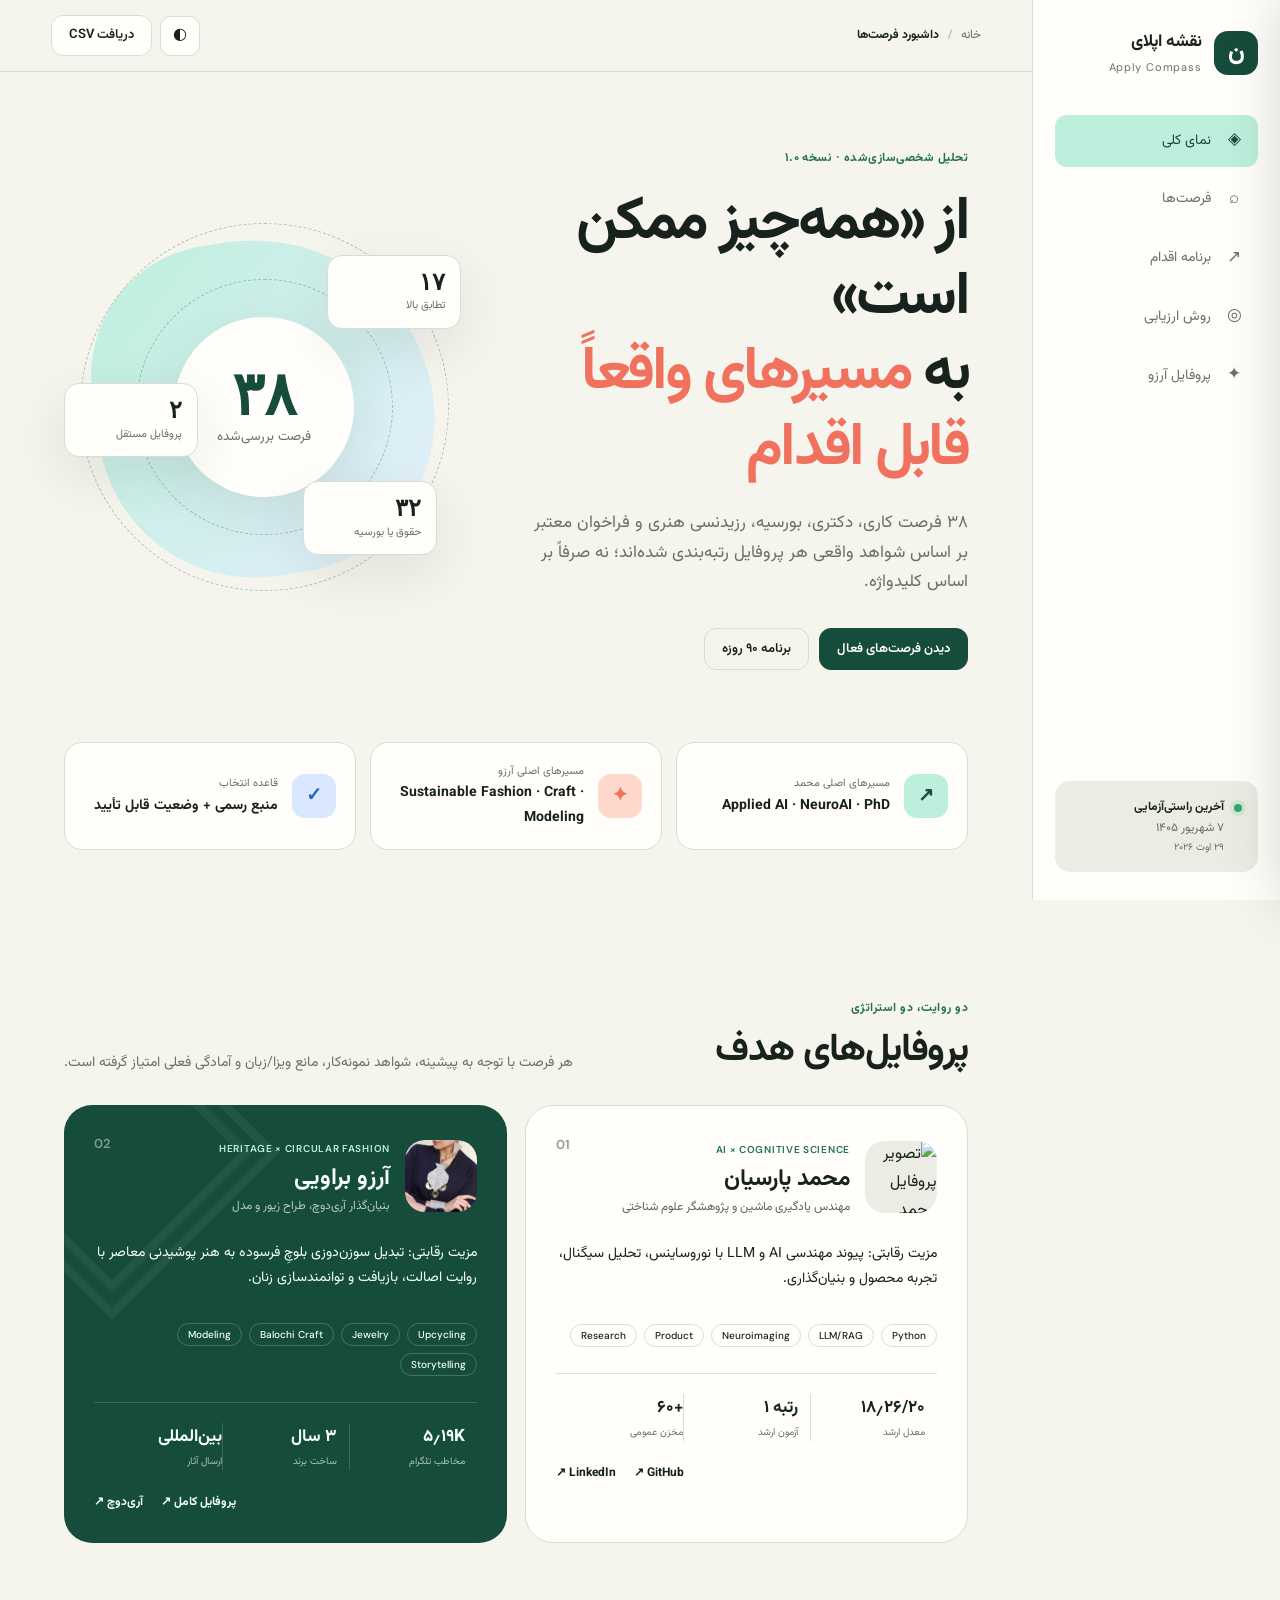
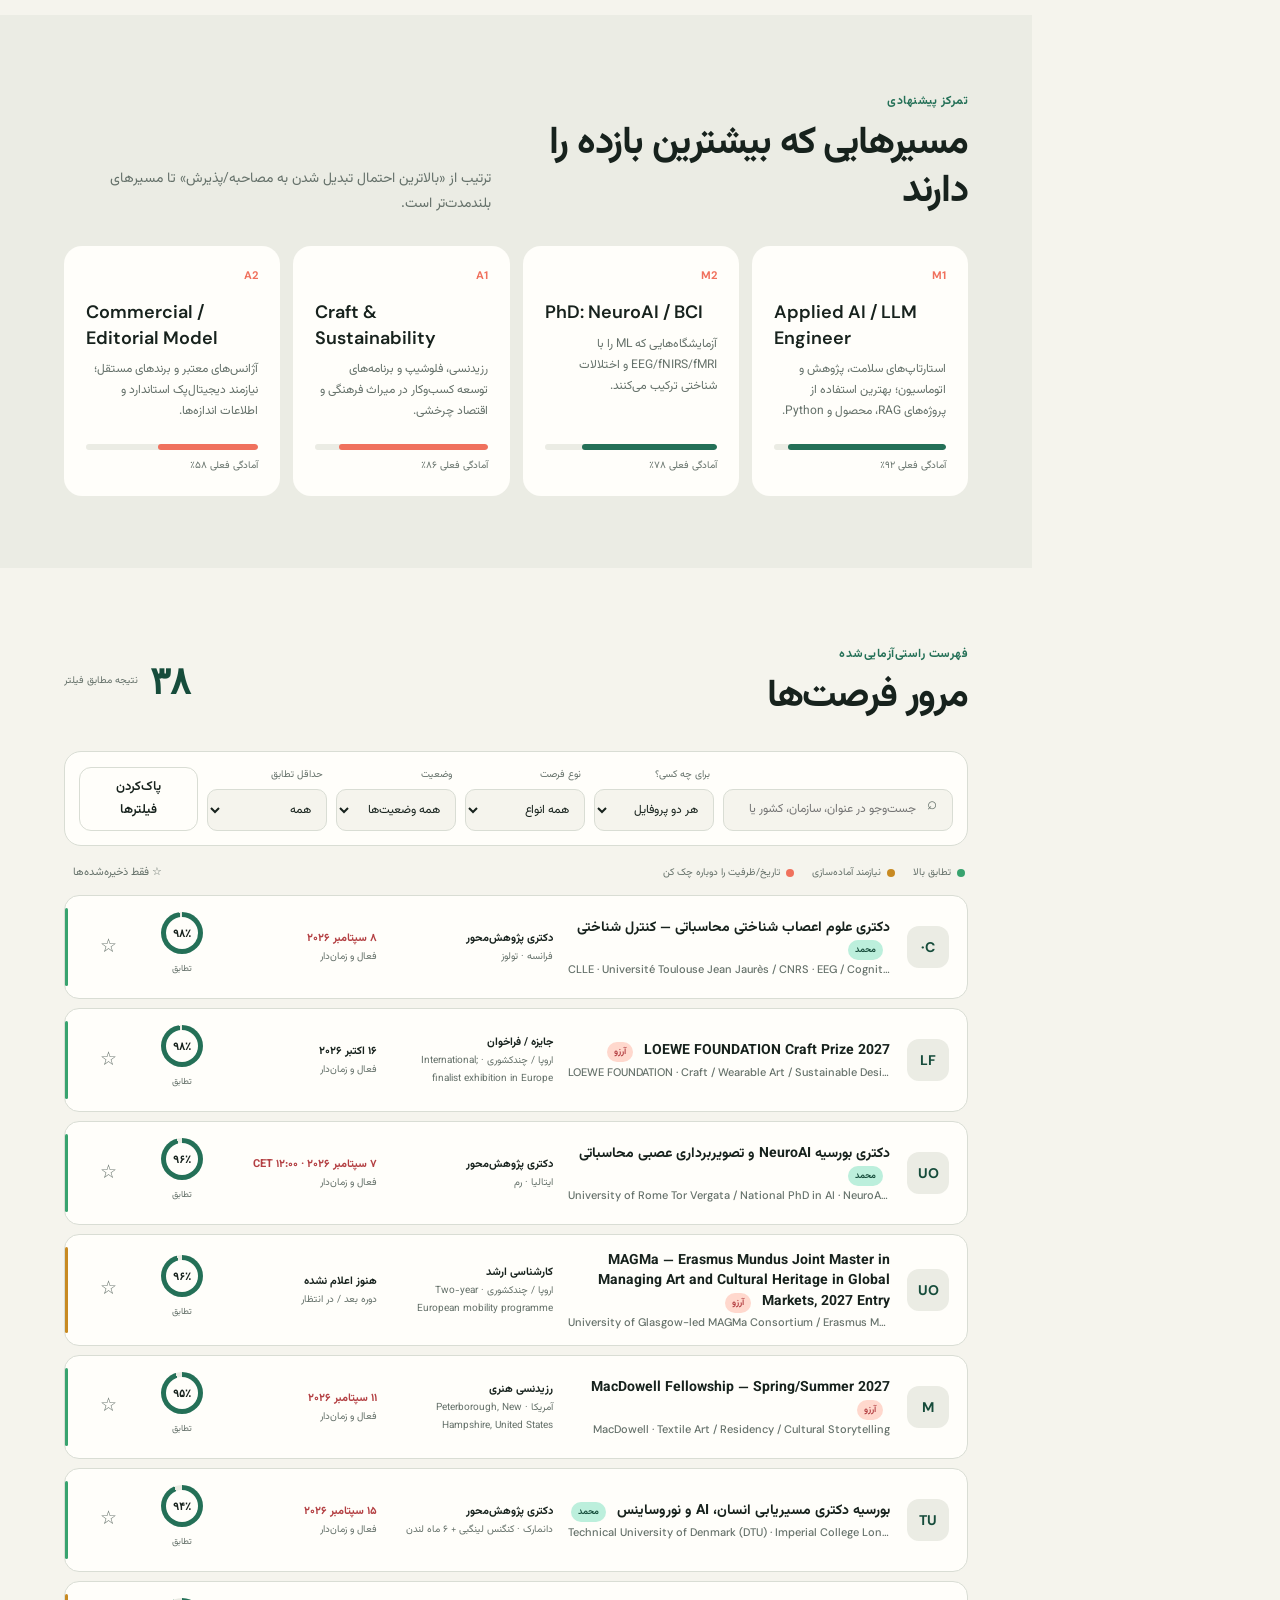
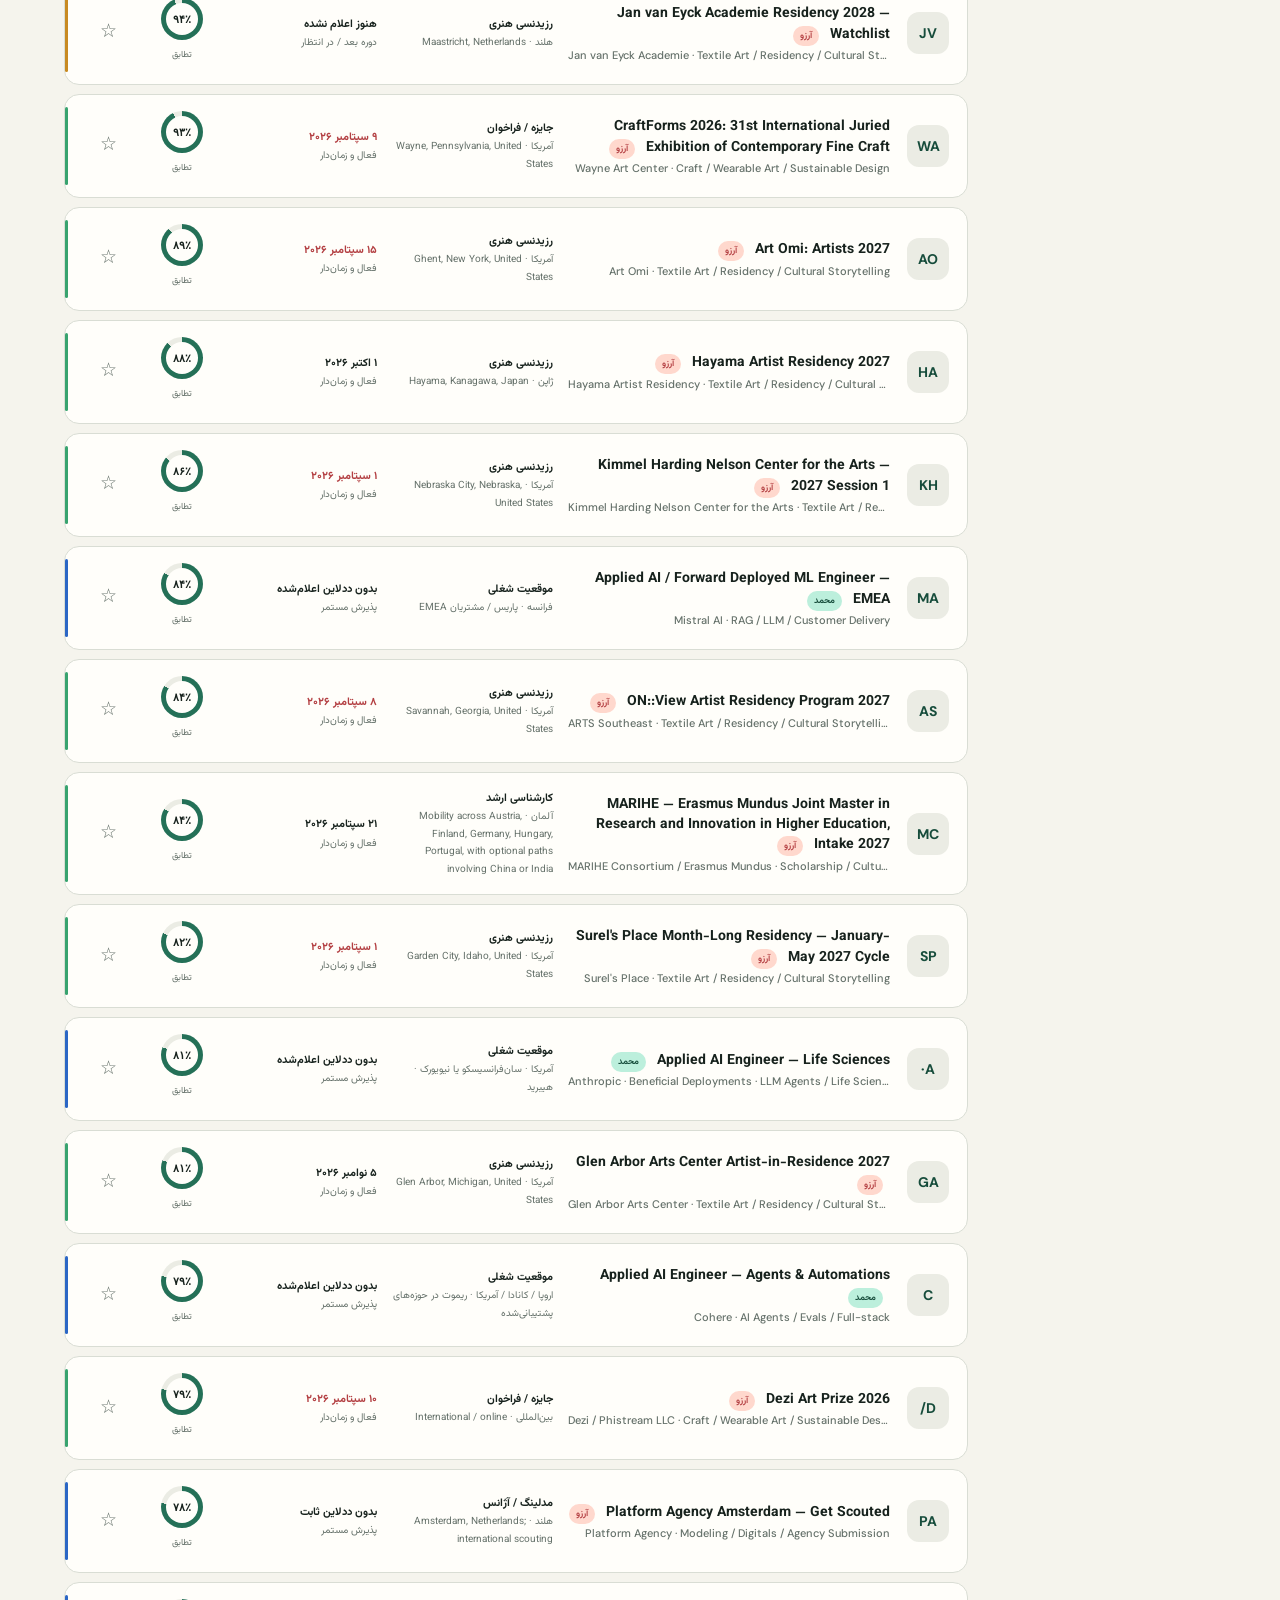
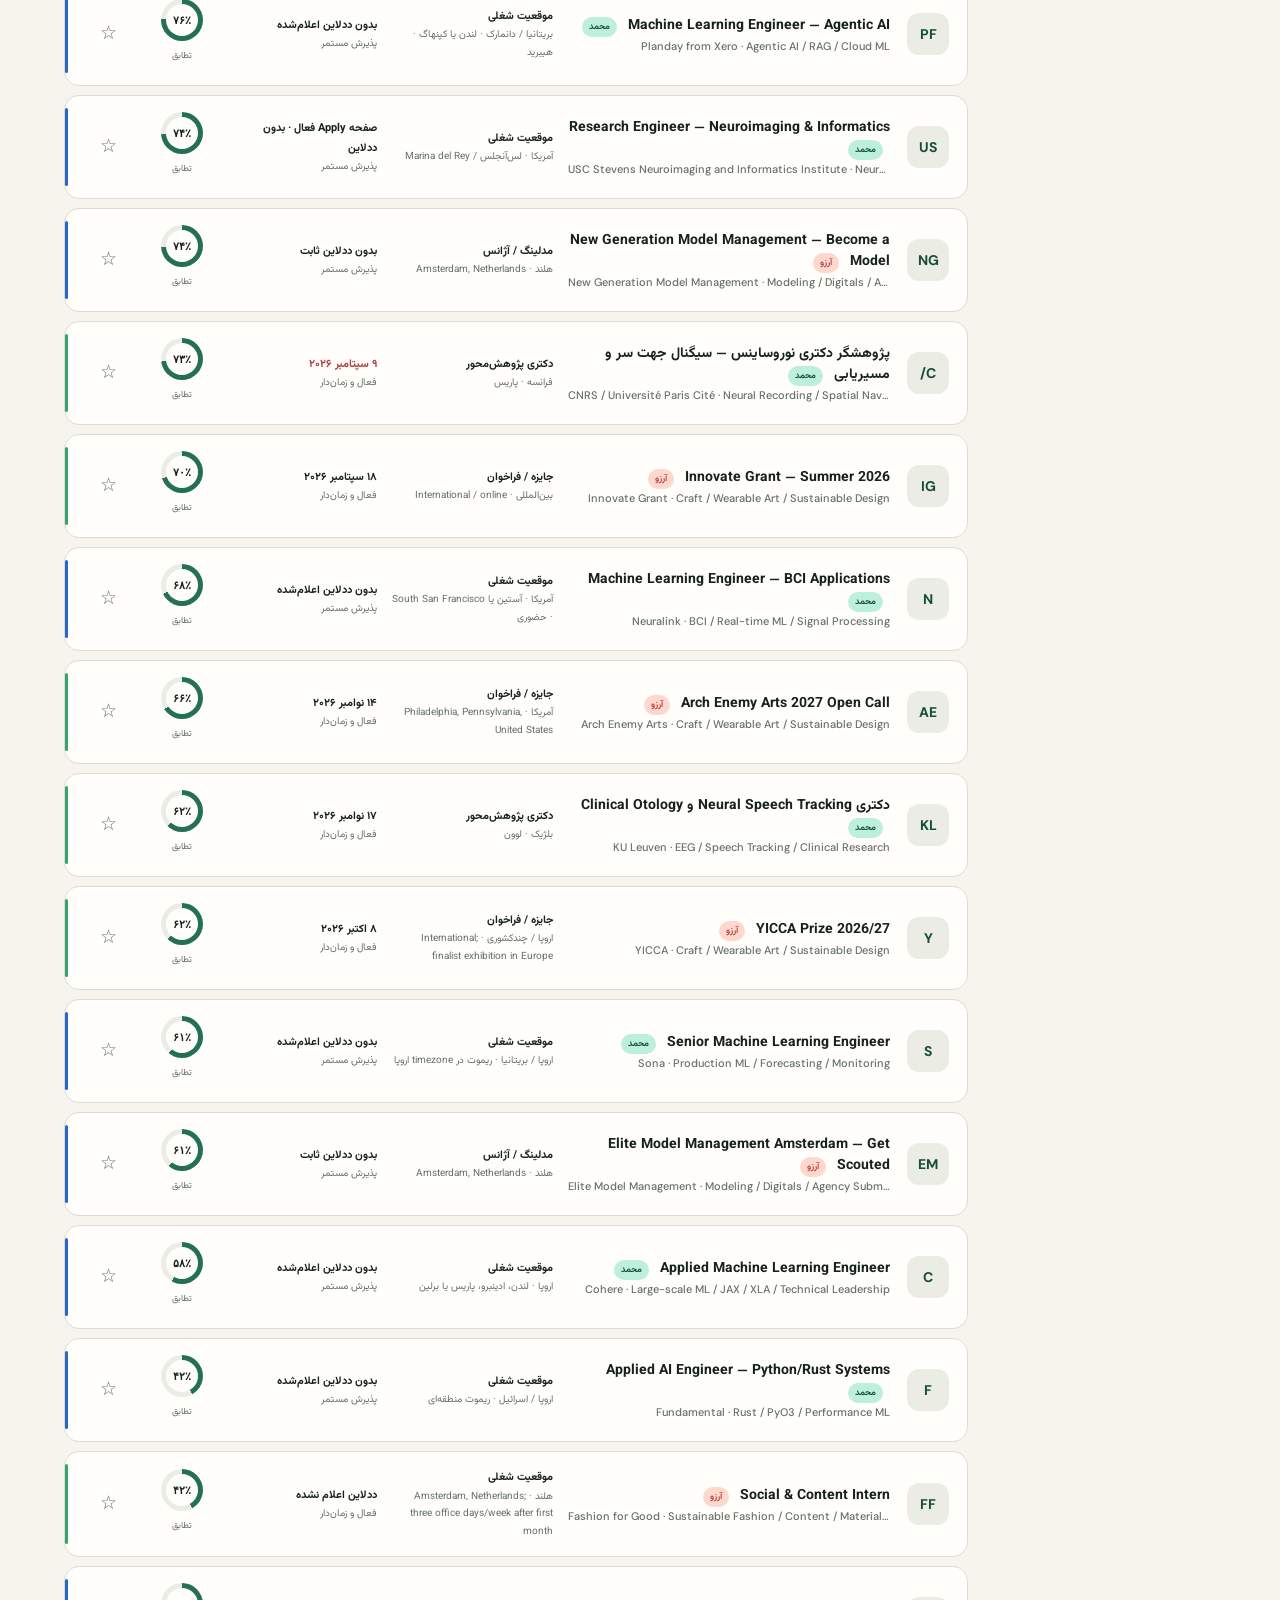
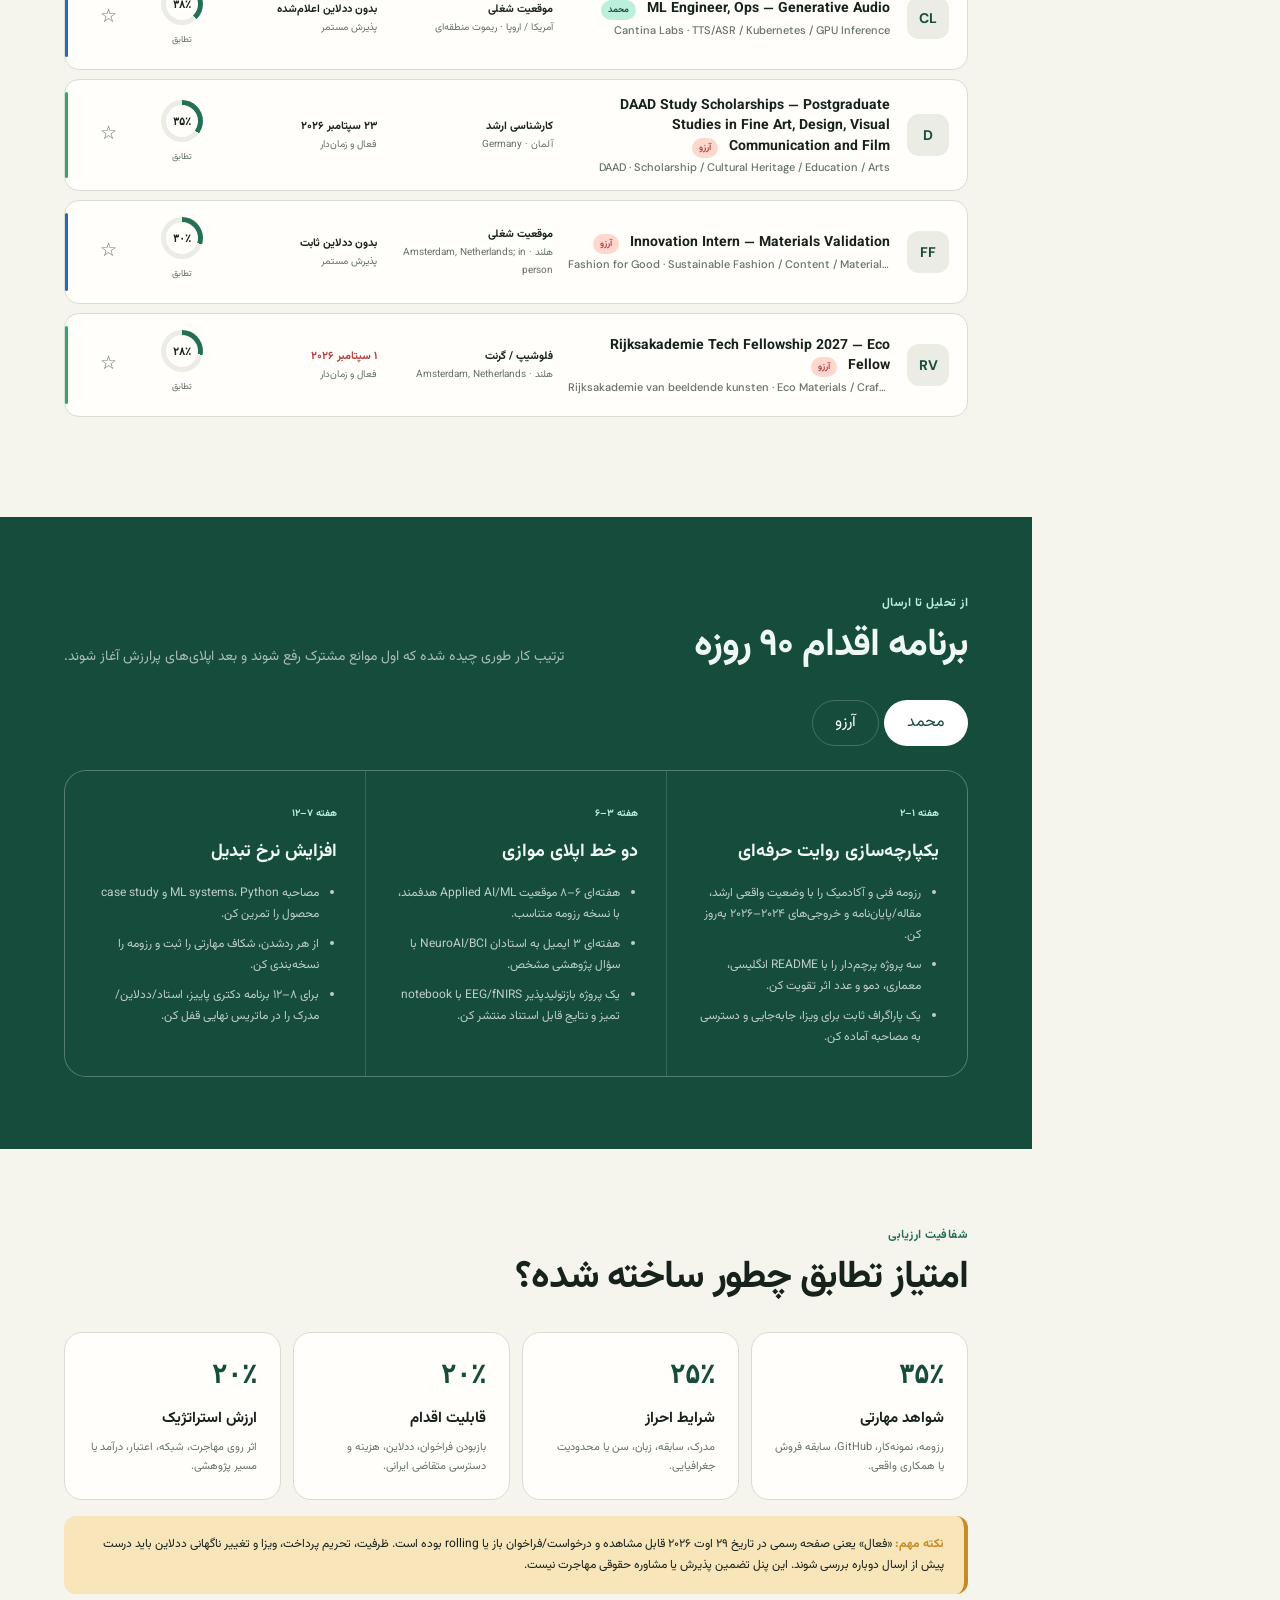
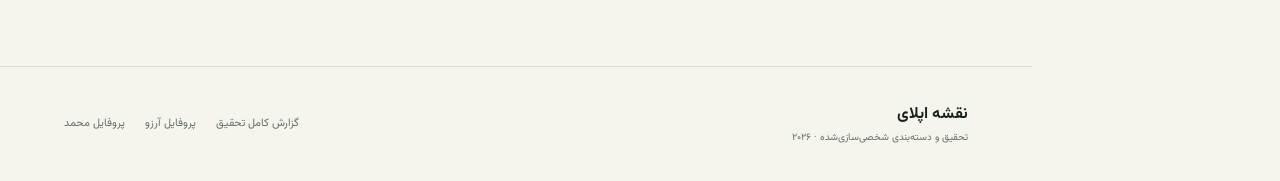
==== index.html @ d375c100 "Publish personalized application opportunity dashboard" ====
<!doctype html>
<html lang="fa" dir="rtl">
<head>
  <meta charset="utf-8">
  <meta name="viewport" content="width=device-width, initial-scale=1">
  <meta name="description" content="پنل تحلیل و پیگیری فرصت‌های کاری، تحصیلی و هنری برای محمد پارسیان و آرزو براویی">
  <title>نقشه اپلای | فرصت‌های محمد و آرزو</title>
  <link rel="preconnect" href="https://fonts.googleapis.com">
  <link rel="preconnect" href="https://fonts.gstatic.com" crossorigin>
  <link href="https://fonts.googleapis.com/css2?family=Vazirmatn:wght@300;400;500;600;700;800&family=DM+Sans:wght@400;500;600;700&display=swap" rel="stylesheet">
  <link rel="stylesheet" href="assets/styles.css">
  <script defer src="data/opportunities.js"></script>
  <script defer src="assets/app.js"></script>
</head>
<body data-page="dashboard">
  <a class="skip-link" href="#main">رفتن به محتوای اصلی</a>
  <div class="site-shell">
    <aside class="sidebar" aria-label="ناوبری اصلی">
      <a class="brand" href="#top" aria-label="نقشه اپلای">
        <span class="brand-mark" aria-hidden="true">ن</span>
        <span><strong>نقشه اپلای</strong><small>Apply Compass</small></span>
      </a>
      <nav class="side-nav">
        <a class="active" href="#overview"><span>◈</span> نمای کلی</a>
        <a href="#opportunities"><span>⌕</span> فرصت‌ها</a>
        <a href="#roadmap"><span>↗</span> برنامه اقدام</a>
        <a href="#method"><span>◎</span> روش ارزیابی</a>
        <a href="arzoo/"><span>✦</span> پروفایل آرزو</a>
      </nav>
      <div class="sidebar-note">
        <span class="live-dot"></span>
        <strong>آخرین راستی‌آزمایی</strong>
        <span>۷ شهریور ۱۴۰۵</span>
        <small>۲۹ اوت ۲۰۲۶</small>
      </div>
    </aside>

    <main id="main" class="main-content">
      <header id="top" class="topbar">
        <button class="menu-button" type="button" aria-label="باز کردن منو" aria-expanded="false">☰</button>
        <div class="breadcrumb"><span>خانه</span><b>/</b><strong>داشبورد فرصت‌ها</strong></div>
        <div class="top-actions">
          <button id="theme-toggle" class="icon-button" type="button" aria-label="تغییر پوسته">◐</button>
          <button id="export-button" class="button button-quiet" type="button">دریافت CSV</button>
        </div>
      </header>

      <section id="overview" class="hero section-block">
        <div class="hero-copy">
          <span class="eyebrow">تحلیل شخصی‌سازی‌شده · نسخه ۱.۰</span>
          <h1>از «همه‌چیز ممکن است»<br>به <em>مسیرهای واقعاً قابل اقدام</em></h1>
        <p>۳۸ فرصت کاری، دکتری، بورسیه، رزیدنسی هنری و فراخوان معتبر بر اساس شواهد واقعی هر پروفایل رتبه‌بندی شده‌اند؛ نه صرفاً بر اساس کلیدواژه.</p>
          <div class="hero-actions">
            <a class="button button-primary" href="#opportunities">دیدن فرصت‌های فعال</a>
            <a class="button button-ghost" href="#roadmap">برنامه ۹۰ روزه</a>
          </div>
        </div>
        <div class="hero-visual" aria-label="خلاصه آماری فرصت‌ها">
          <div class="orbit orbit-one"></div>
          <div class="orbit orbit-two"></div>
          <div class="hero-score">
            <span id="active-count">—</span>
            <small>فرصت بررسی‌شده</small>
          </div>
          <div class="floating-stat stat-a"><b id="high-fit-count">—</b><span>تطابق بالا</span></div>
          <div class="floating-stat stat-b"><b id="funded-count">—</b><span>حقوق یا بورسیه</span></div>
          <div class="floating-stat stat-c"><b>۲</b><span>پروفایل مستقل</span></div>
        </div>
      </section>

      <section class="metrics section-block" aria-label="شاخص‌های کلیدی">
        <article><span class="metric-icon mint">↗</span><div><small>مسیرهای اصلی محمد</small><strong>Applied AI · NeuroAI · PhD</strong></div></article>
        <article><span class="metric-icon coral">✦</span><div><small>مسیرهای اصلی آرزو</small><strong>Sustainable Fashion · Craft · Modeling</strong></div></article>
        <article><span class="metric-icon blue">✓</span><div><small>قاعده انتخاب</small><strong>منبع رسمی + وضعیت قابل تأیید</strong></div></article>
      </section>

      <section class="section-block">
        <div class="section-heading">
          <div><span class="eyebrow">دو روایت، دو استراتژی</span><h2>پروفایل‌های هدف</h2></div>
          <p>هر فرصت با توجه به پیشینه، شواهد نمونه‌کار، مانع ویزا/زبان و آمادگی فعلی امتیاز گرفته است.</p>
        </div>
        <div class="profile-grid">
          <article class="profile-card profile-mohammad">
            <div class="profile-top">
              <img src="https://avatars.githubusercontent.com/u/8004095?v=4" alt="تصویر پروفایل محمد پارسیان">
              <div><span class="profile-kicker">AI × Cognitive Science</span><h3>محمد پارسیان</h3><p>مهندس یادگیری ماشین و پژوهشگر علوم شناختی</p></div>
              <span class="profile-index">01</span>
            </div>
            <p class="profile-thesis">مزیت رقابتی: پیوند مهندسی AI و LLM با نوروساینس، تحلیل سیگنال، تجربه محصول و بنیان‌گذاری.</p>
            <div class="tag-row"><span>Python</span><span>LLM/RAG</span><span>Neuroimaging</span><span>Product</span><span>Research</span></div>
            <div class="evidence-row">
              <div><b>۱۸٫۲۶/۲۰</b><small>معدل ارشد</small></div><div><b>رتبه ۱</b><small>آزمون ارشد</small></div><div><b>+۶۰</b><small>مخزن عمومی</small></div>
            </div>
            <div class="profile-links"><a href="https://github.com/online6731" target="_blank" rel="noreferrer">GitHub ↗</a><a href="https://www.linkedin.com/in/m-parsian/" target="_blank" rel="noreferrer">LinkedIn ↗</a></div>
          </article>

          <article class="profile-card profile-arzoo">
            <div class="profile-top">
              <img src="assets/images/toranj-model.jpg" alt="نمونه زیور سوزندوزی آری‌دوچ">
              <div><span class="profile-kicker">Heritage × Circular Fashion</span><h3>آرزو براویی</h3><p>بنیان‌گذار آری‌دوچ، طراح زیور و مدل</p></div>
              <span class="profile-index">02</span>
            </div>
            <p class="profile-thesis">مزیت رقابتی: تبدیل سوزن‌دوزی بلوچِ فرسوده به هنر پوشیدنی معاصر با روایت اصالت، بازیافت و توانمندسازی زنان.</p>
            <div class="tag-row"><span>Upcycling</span><span>Jewelry</span><span>Balochi Craft</span><span>Modeling</span><span>Storytelling</span></div>
            <div class="evidence-row">
              <div><b>۵٫۱۹K</b><small>مخاطب تلگرام</small></div><div><b>۳ سال</b><small>ساخت برند</small></div><div><b>بین‌المللی</b><small>ارسال آثار</small></div>
            </div>
            <div class="profile-links"><a href="arzoo/">پروفایل کامل ↗</a><a href="https://t.me/Ariidoch" target="_blank" rel="noreferrer">آری‌دوچ ↗</a></div>
          </article>
        </div>
      </section>

      <section class="section-block strategy-section">
        <div class="section-heading">
          <div><span class="eyebrow">تمرکز پیشنهادی</span><h2>مسیرهایی که بیشترین بازده را دارند</h2></div>
          <p>ترتیب از «بالاترین احتمال تبدیل شدن به مصاحبه/پذیرش» تا مسیرهای بلندمدت‌تر است.</p>
        </div>
        <div class="lane-grid">
          <article class="lane-card"><span class="lane-no">M1</span><h3>Applied AI / LLM Engineer</h3><p>استارتاپ‌های سلامت، پژوهش و اتوماسیون؛ بهترین استفاده از پروژه‌های RAG، محصول و Python.</p><div class="meter"><i style="width:92%"></i></div><small>آمادگی فعلی ۹۲٪</small></article>
          <article class="lane-card"><span class="lane-no">M2</span><h3>PhD: NeuroAI / BCI</h3><p>آزمایشگاه‌هایی که ML را با EEG/fNIRS/fMRI و اختلالات شناختی ترکیب می‌کنند.</p><div class="meter"><i style="width:78%"></i></div><small>آمادگی فعلی ۷۸٪</small></article>
          <article class="lane-card"><span class="lane-no">A1</span><h3>Craft & Sustainability</h3><p>رزیدنسی، فلوشیپ و برنامه‌های توسعه کسب‌وکار در میراث فرهنگی و اقتصاد چرخشی.</p><div class="meter coral-meter"><i style="width:86%"></i></div><small>آمادگی فعلی ۸۶٪</small></article>
          <article class="lane-card"><span class="lane-no">A2</span><h3>Commercial / Editorial Model</h3><p>آژانس‌های معتبر و برندهای مستقل؛ نیازمند دیجیتال‌پک استاندارد و اطلاعات اندازه‌ها.</p><div class="meter coral-meter"><i style="width:58%"></i></div><small>آمادگی فعلی ۵۸٪</small></article>
        </div>
      </section>

      <section id="opportunities" class="section-block opportunities-section">
        <div class="section-heading opportunities-heading">
          <div><span class="eyebrow">فهرست راستی‌آزمایی‌شده</span><h2>مرور فرصت‌ها</h2></div>
          <div class="result-summary"><strong id="result-count">۰</strong><span>نتیجه مطابق فیلتر</span></div>
        </div>

        <div class="filter-panel" aria-label="فیلتر فرصت‌ها">
          <label class="search-field"><span>⌕</span><input id="search-input" type="search" placeholder="جست‌وجو در عنوان، سازمان، کشور یا مهارت…"></label>
          <label><span>برای چه کسی؟</span><select id="person-filter"><option value="all">هر دو پروفایل</option><option value="mohammad">محمد</option><option value="arzoo">آرزو</option></select></label>
          <label><span>نوع فرصت</span><select id="type-filter"><option value="all">همه انواع</option></select></label>
          <label><span>وضعیت</span><select id="status-filter"><option value="all">همه وضعیت‌ها</option><option value="open">فعال</option><option value="rolling">بدون ددلاین ثابت</option><option value="upcoming">دوره بعد / در انتظار</option></select></label>
          <label><span>حداقل تطابق</span><select id="fit-filter"><option value="0">همه</option><option value="70">۷۰٪ به بالا</option><option value="80">۸۰٪ به بالا</option><option value="90">۹۰٪ به بالا</option></select></label>
          <button id="reset-filters" class="button button-ghost" type="button">پاک‌کردن فیلترها</button>
        </div>

        <div class="legend-row">
          <span><i class="legend-dot high"></i> تطابق بالا</span>
          <span><i class="legend-dot medium"></i> نیازمند آماده‌سازی</span>
          <span><i class="legend-dot verify"></i> تاریخ/ظرفیت را دوباره چک کن</span>
          <button id="saved-only" type="button" aria-pressed="false">☆ فقط ذخیره‌شده‌ها</button>
        </div>

        <div id="opportunity-list" class="opportunity-list" aria-live="polite"></div>
        <div id="empty-state" class="empty-state" hidden><span>⌕</span><h3>فرصتی با این فیلتر پیدا نشد</h3><p>حداقل تطابق یا نوع فرصت را گسترده‌تر کن.</p></div>
      </section>

      <section id="roadmap" class="section-block roadmap-section">
        <div class="section-heading">
          <div><span class="eyebrow">از تحلیل تا ارسال</span><h2>برنامه اقدام ۹۰ روزه</h2></div>
          <p>ترتیب کار طوری چیده شده که اول موانع مشترک رفع شوند و بعد اپلای‌های پرارزش آغاز شوند.</p>
        </div>
        <div class="roadmap-tabs" role="tablist" aria-label="انتخاب برنامه شخصی">
          <button class="active" type="button" data-roadmap="mohammad" role="tab" aria-selected="true">محمد</button>
          <button type="button" data-roadmap="arzoo" role="tab" aria-selected="false">آرزو</button>
        </div>
        <div id="roadmap-mohammad" class="roadmap-content active">
          <article><span>هفته ۱–۲</span><h3>یکپارچه‌سازی روایت حرفه‌ای</h3><ul><li>رزومه فنی و آکادمیک را با وضعیت واقعی ارشد، مقاله/پایان‌نامه و خروجی‌های ۲۰۲۴–۲۰۲۶ به‌روز کن.</li><li>سه پروژه پرچم‌دار را با README انگلیسی، معماری، دمو و عدد اثر تقویت کن.</li><li>یک پاراگراف ثابت برای ویزا، جابه‌جایی و دسترسی به مصاحبه آماده کن.</li></ul></article>
          <article><span>هفته ۳–۶</span><h3>دو خط اپلای موازی</h3><ul><li>هفته‌ای ۶–۸ موقعیت Applied AI/ML هدفمند، با نسخه رزومه متناسب.</li><li>هفته‌ای ۳ ایمیل به استادان NeuroAI/BCI با سؤال پژوهشی مشخص.</li><li>یک پروژه بازتولیدپذیر EEG/fNIRS با notebook تمیز و نتایج قابل استناد منتشر کن.</li></ul></article>
          <article><span>هفته ۷–۱۲</span><h3>افزایش نرخ تبدیل</h3><ul><li>مصاحبه ML systems، Python و case study محصول را تمرین کن.</li><li>از هر ردشدن، شکاف مهارتی را ثبت و رزومه را نسخه‌بندی کن.</li><li>برای ۸–۱۲ برنامه دکتری پاییز، استاد/ددلاین/مدرک را در ماتریس نهایی قفل کن.</li></ul></article>
        </div>
        <div id="roadmap-arzoo" class="roadmap-content">
          <article><span>هفته ۱–۲</span><h3>ساخت بسته حرفه‌ای</h3><ul><li>پورتفولیوی ۱۲–۱۵ صفحه‌ای دو‌زبانه با سه مجموعه، فرایند بازیافت و شواهد فروش آماده شود.</li><li>برای مدلینگ، digitals بدون روتوش + قد و اندازه‌های استاندارد تهیه شود.</li><li>نام لاتین رسمی، سال دقیق تحصیل/کار و نقش در هر همکاری تثبیت شود.</li></ul></article>
          <article><span>هفته ۳–۶</span><h3>اعتبار بین‌المللی</h3><ul><li>برای رزیدنسی‌ها و فراخوان‌های craft/sustainability، یک artist statement ۳۰۰ کلمه‌ای بساز.</li><li>قیمت‌گذاری صادراتی، مواد، زمان ساخت و امکان عمده‌فروشی را به line sheet تبدیل کن.</li><li>فقط از فرم رسمی آژانس‌های مدلینگ اقدام کن؛ هیچ پرداخت اولیه یا قرارداد مبهم پذیرفته نشود.</li></ul></article>
          <article><span>هفته ۷–۱۲</span><h3>شبکه و فروش</h3><ul><li>هر هفته با ۱۰ concept store، گالری، stylist یا رسانه مد پایدار تماس شخصی‌سازی‌شده.</li><li>یک مجموعه capsule با داستان واحد و تصاویر editorial تولید کن.</li><li>برای برنامه‌های ارشد/فلوشیپ، مدرک زبان و ترجمه ریزنمرات را زمان‌بندی کن.</li></ul></article>
        </div>
      </section>

      <section id="method" class="section-block methodology">
        <div class="section-heading">
          <div><span class="eyebrow">شفافیت ارزیابی</span><h2>امتیاز تطابق چطور ساخته شده؟</h2></div>
        </div>
        <div class="method-grid">
          <article><b>۳۵٪</b><h3>شواهد مهارتی</h3><p>رزومه، نمونه‌کار، GitHub، سابقه فروش یا همکاری واقعی.</p></article>
          <article><b>۲۵٪</b><h3>شرایط احراز</h3><p>مدرک، سابقه، زبان، سن یا محدودیت جغرافیایی.</p></article>
          <article><b>۲۰٪</b><h3>قابلیت اقدام</h3><p>بازبودن فراخوان، ددلاین، هزینه و دسترسی متقاضی ایرانی.</p></article>
          <article><b>۲۰٪</b><h3>ارزش استراتژیک</h3><p>اثر روی مهاجرت، شبکه، اعتبار، درآمد یا مسیر پژوهشی.</p></article>
        </div>
        <div class="caveat"><strong>نکته مهم:</strong> «فعال» یعنی صفحه رسمی در تاریخ ۲۹ اوت ۲۰۲۶ قابل مشاهده و درخواست/فراخوان باز یا rolling بوده است. ظرفیت، تحریم پرداخت، ویزا و تغییر ناگهانی ددلاین باید درست پیش از ارسال دوباره بررسی شوند. این پنل تضمین پذیرش یا مشاوره حقوقی مهاجرت نیست.</div>
      </section>

      <footer class="footer">
        <div><strong>نقشه اپلای</strong><span>تحقیق و دسته‌بندی شخصی‌سازی‌شده · ۲۰۲۶</span></div>
        <div><a href="report/">گزارش کامل تحقیق</a><a href="arzoo/">پروفایل آرزو</a><a href="https://github.com/online6731" target="_blank" rel="noreferrer">پروفایل محمد</a></div>
      </footer>
    </main>
  </div>

  <div id="detail-overlay" class="detail-overlay" hidden></div>
  <aside id="detail-drawer" class="detail-drawer" aria-label="جزئیات فرصت" aria-hidden="true">
    <button id="drawer-close" class="drawer-close" type="button" aria-label="بستن جزئیات">×</button>
    <div id="drawer-content"></div>
  </aside>
</body>
</html>
---- assets/styles.css ----
:root {
  --ink: #17221d;
  --muted: #65716a;
  --paper: #f5f4ed;
  --surface: #fffefa;
  --surface-2: #ebece4;
  --line: #d9ddd4;
  --forest: #164c3b;
  --forest-2: #247057;
  --mint: #bcefdc;
  --coral: #f0715d;
  --coral-soft: #ffd8cd;
  --blue: #2b66c5;
  --blue-soft: #dae8ff;
  --amber: #c88a22;
  --amber-soft: #f8e5b9;
  --danger: #b33f42;
  --shadow: 0 18px 55px rgba(25, 45, 35, .09);
  --radius-lg: 28px;
  --radius-md: 18px;
  --sidebar: 248px;
}

* { box-sizing: border-box; }
html { scroll-behavior: smooth; }
body { margin: 0; color: var(--ink); background: var(--paper); font-family: "Vazirmatn", sans-serif; line-height: 1.75; }
body.dark { --ink:#edf5ef; --muted:#a9b7ae; --paper:#111814; --surface:#18221d; --surface-2:#202c26; --line:#314138; --forest:#7ed6b5; --forest-2:#9ce3c7; --mint:#234c3e; --coral-soft:#542e2b; --blue-soft:#243c63; --amber-soft:#534528; --shadow:0 18px 55px rgba(0,0,0,.28); }
a { color: inherit; text-decoration: none; }
button, input, select { font: inherit; }
button { color: inherit; }
.skip-link { position: fixed; inset: 10px auto auto 10px; z-index: 100; background: var(--ink); color: var(--surface); padding: 8px 14px; transform: translateY(-150%); }
.skip-link:focus { transform: translateY(0); }
.site-shell { min-height: 100vh; }
.sidebar { position: fixed; inset: 0 0 0 auto; width: var(--sidebar); padding: 28px 22px; background: var(--surface); border-left: 1px solid var(--line); display: flex; flex-direction: column; z-index: 30; }
.brand { display: flex; align-items: center; gap: 12px; margin-bottom: 38px; }
.brand-mark { width: 44px; aspect-ratio: 1; display: grid; place-items: center; border-radius: 14px; color: #fff; background: var(--forest); font-size: 24px; font-weight: 800; }
.brand strong, .brand small { display:block; }
.brand strong { font-size: 17px; }
.brand small { color:var(--muted); font-family:"DM Sans",sans-serif; font-size: 11px; letter-spacing:.08em; }
.side-nav { display:grid; gap:7px; }
.side-nav a { display:flex; gap:12px; align-items:center; padding:11px 13px; border-radius:12px; color:var(--muted); font-size:14px; transition:.2s ease; }
.side-nav a span { width:22px; text-align:center; font-size:17px; }
.side-nav a:hover, .side-nav a.active { background:var(--mint); color:var(--forest); }
.sidebar-note { margin-top:auto; padding:16px; border-radius:15px; background:var(--surface-2); display:grid; grid-template-columns:10px 1fr; column-gap:8px; font-size:12px; }
.sidebar-note strong { font-size:12px; }
.sidebar-note span:not(.live-dot), .sidebar-note small { grid-column:2; color:var(--muted); }
.live-dot { width:8px; height:8px; border-radius:50%; background:#35a86e; box-shadow:0 0 0 4px rgba(53,168,110,.13); margin-top:7px; }
.main-content { margin-right:var(--sidebar); }
.topbar { height:72px; padding:0 clamp(24px,4vw,64px); border-bottom:1px solid var(--line); display:flex; align-items:center; justify-content:space-between; position:sticky; top:0; background:color-mix(in srgb, var(--paper) 88%, transparent); backdrop-filter:blur(16px); z-index:20; }
.breadcrumb { display:flex; gap:9px; align-items:center; font-size:12px; color:var(--muted); }
.breadcrumb b { opacity:.45; }
.breadcrumb strong { color:var(--ink); }
.top-actions { display:flex; align-items:center; gap:8px; }
.icon-button, .menu-button { border:1px solid var(--line); background:var(--surface); border-radius:11px; width:40px; height:40px; cursor:pointer; }
.menu-button { display:none; }
.section-block { padding: 72px clamp(24px, 5vw, 76px); }
.hero { min-height:590px; display:grid; grid-template-columns:minmax(0,1.05fr) minmax(360px,.95fr); gap:60px; align-items:center; overflow:hidden; }
.eyebrow { color:var(--forest-2); font-size:12px; letter-spacing:.04em; font-weight:700; }
.hero h1 { font-size:clamp(38px,4.7vw,70px); line-height:1.25; letter-spacing:-.045em; margin:14px 0 22px; max-width:800px; }
.hero h1 em { color:var(--coral); font-style:normal; position:relative; }
.hero-copy > p { max-width:680px; color:var(--muted); font-size:17px; }
.hero-actions { display:flex; flex-wrap:wrap; gap:10px; margin-top:30px; }
.button { min-height:42px; display:inline-flex; align-items:center; justify-content:center; border:1px solid var(--line); border-radius:12px; padding:8px 17px; background:var(--surface); cursor:pointer; font-weight:600; font-size:13px; transition:.2s ease; }
.button:hover { transform:translateY(-1px); box-shadow:0 8px 20px rgba(25,45,35,.08); }
.button-primary { border-color:var(--forest); background:var(--forest); color:#fff; }
body.dark .button-primary { color:#102019; }
.button-ghost { background:transparent; }
.button-quiet { min-height:38px; }
.hero-visual { width:min(100%,520px); aspect-ratio:1; margin:auto; position:relative; display:grid; place-items:center; }
.hero-visual::before { content:""; position:absolute; inset:8%; border-radius:42% 58% 50% 50%; background:linear-gradient(135deg,var(--mint),color-mix(in srgb,var(--blue-soft) 70%,var(--surface))); transform:rotate(-8deg); }
.hero-score { position:relative; width:180px; height:180px; border-radius:50%; background:var(--surface); box-shadow:var(--shadow); display:grid; place-content:center; text-align:center; z-index:3; }
.hero-score span { font:700 60px/1 "DM Sans",sans-serif; color:var(--forest); }
.hero-score small { color:var(--muted); }
.orbit { position:absolute; border:1px dashed color-mix(in srgb,var(--forest) 30%,transparent); border-radius:50%; z-index:2; animation:spin 30s linear infinite; }
.orbit-one { inset:18%; }.orbit-two { inset:4%; animation-direction:reverse; }
.floating-stat { position:absolute; z-index:4; min-width:134px; padding:12px 15px; background:var(--surface); border:1px solid var(--line); border-radius:15px; box-shadow:var(--shadow); }
.floating-stat b,.floating-stat span { display:block; }.floating-stat b { font:700 24px/1.2 "DM Sans",sans-serif; }.floating-stat span { font-size:11px; color:var(--muted); }
.stat-a { top:12%; right:1%; }.stat-b { bottom:13%; right:7%; }.stat-c { left:0; top:44%; }
@keyframes spin { to { transform:rotate(360deg); } }
.metrics { padding-top:0; display:grid; grid-template-columns:repeat(3,1fr); gap:14px; }
.metrics article { background:var(--surface); border:1px solid var(--line); border-radius:var(--radius-md); padding:19px; display:flex; gap:14px; align-items:center; }
.metrics small,.metrics strong { display:block; }.metrics small { color:var(--muted); font-size:11px; }.metrics strong { font-size:14px; }
.metric-icon { width:44px; height:44px; border-radius:13px; display:grid; place-items:center; font-size:19px; font-weight:700; flex:0 0 auto; }.metric-icon.mint{background:var(--mint);color:var(--forest)}.metric-icon.coral{background:var(--coral-soft);color:var(--coral)}.metric-icon.blue{background:var(--blue-soft);color:var(--blue)}
.section-heading { display:flex; align-items:end; justify-content:space-between; gap:34px; margin-bottom:30px; }
.section-heading h2 { margin:5px 0 0; font-size:clamp(27px,3vw,42px); line-height:1.25; letter-spacing:-.03em; }
.section-heading > p { max-width:540px; margin:0; color:var(--muted); font-size:14px; }
.profile-grid { display:grid; grid-template-columns:1fr 1fr; gap:18px; }
.profile-card { border-radius:var(--radius-lg); padding:30px; position:relative; overflow:hidden; }
.profile-mohammad { background:var(--surface); border:1px solid var(--line); }
.profile-arzoo { background:var(--forest); color:#f4fff9; }
.profile-arzoo::after { content:""; position:absolute; width:180px; height:180px; border:28px double rgba(255,255,255,.05); transform:rotate(45deg); left:-70px; top:-70px; }
.profile-top { display:flex; align-items:center; gap:15px; position:relative; z-index:1; }
.profile-top img { width:72px; height:72px; object-fit:cover; border-radius:20px; background:var(--surface-2); }
.profile-top h3 { margin:1px 0 0; font-size:23px; line-height:1.3; }.profile-top p { margin:2px 0 0; font-size:12px; opacity:.7; }
.profile-kicker { font:600 10px/1.2 "DM Sans",sans-serif; letter-spacing:.07em; text-transform:uppercase; color:var(--forest-2); }
.profile-arzoo .profile-kicker { color:var(--mint); }
.profile-index { margin-right:auto; align-self:flex-start; font:600 13px "DM Sans",sans-serif; opacity:.45; }
.profile-thesis { min-height:64px; margin:24px 0 18px; font-size:14px; }
.tag-row { display:flex; gap:7px; flex-wrap:wrap; }
.tag-row span { border:1px solid var(--line); border-radius:100px; padding:4px 10px; font:500 10px "DM Sans",sans-serif; }
.profile-arzoo .tag-row span { border-color:rgba(255,255,255,.2); }
.evidence-row { display:grid; grid-template-columns:repeat(3,1fr); margin-top:26px; padding-top:20px; border-top:1px solid var(--line); }
.profile-arzoo .evidence-row { border-color:rgba(255,255,255,.16); }
.evidence-row div { padding:0 12px; border-left:1px solid var(--line); }.profile-arzoo .evidence-row div{border-color:rgba(255,255,255,.16)}.evidence-row div:last-child{border-left:0;padding-right:0}.evidence-row b,.evidence-row small{display:block}.evidence-row b{font-size:17px}.evidence-row small{font-size:10px;opacity:.65}
.profile-links { display:flex; justify-content:flex-end; gap:18px; margin-top:22px; font-size:12px; font-weight:700; }
.strategy-section { background:var(--surface-2); }
.lane-grid { display:grid; grid-template-columns:repeat(4,1fr); gap:13px; }
.lane-card { background:var(--surface); border-radius:var(--radius-md); padding:22px; min-height:250px; display:flex; flex-direction:column; }
.lane-no { font:700 11px "DM Sans",sans-serif; color:var(--coral); }.lane-card h3 { font:600 18px/1.4 "DM Sans",Vazirmatn,sans-serif; margin:18px 0 8px; direction:ltr; text-align:left; }.lane-card p { color:var(--muted); font-size:12px; margin:0; }.meter { height:6px; border-radius:5px; background:var(--surface-2); margin-top:auto; overflow:hidden; }.meter i{display:block;height:100%;background:var(--forest-2);border-radius:inherit}.coral-meter i{background:var(--coral)}.lane-card small{font-size:10px;color:var(--muted);margin-top:7px}
.opportunities-section { padding-bottom:100px; }
.opportunities-heading { align-items:center; }
.result-summary { display:flex; align-items:center; gap:12px; }.result-summary strong{font:700 38px "DM Sans",sans-serif;color:var(--forest)}.result-summary span{max-width:75px;font-size:10px;color:var(--muted);line-height:1.4}
.filter-panel { display:grid; grid-template-columns:minmax(230px,1.8fr) repeat(4,minmax(120px,1fr)) auto; gap:9px; align-items:end; background:var(--surface); border:1px solid var(--line); padding:14px; border-radius:17px; }
.filter-panel label { display:grid; gap:5px; }.filter-panel label>span { font-size:10px;color:var(--muted);padding-right:4px; }.filter-panel input,.filter-panel select { width:100%; min-height:42px; border:1px solid var(--line); border-radius:10px; background:var(--paper); color:var(--ink); padding:7px 11px; outline:none; font-size:12px; }.filter-panel input:focus,.filter-panel select:focus{border-color:var(--forest-2);box-shadow:0 0 0 3px color-mix(in srgb,var(--mint) 60%,transparent)}
.search-field { position:relative; }.search-field>span{position:absolute;right:12px;bottom:10px;font-size:17px!important;color:var(--muted)}.search-field input{padding-right:36px!important}
.legend-row { display:flex; flex-wrap:wrap; gap:18px; align-items:center; margin:16px 3px 12px; font-size:10px; color:var(--muted); }.legend-row>span{display:flex;align-items:center;gap:6px}.legend-dot{width:8px;height:8px;border-radius:50%;display:inline-block}.legend-dot.high{background:#38a36f}.legend-dot.medium{background:var(--amber)}.legend-dot.verify{background:var(--coral)}.legend-row button{margin-right:auto;border:0;background:transparent;color:var(--muted);cursor:pointer;font-size:11px}.legend-row button[aria-pressed="true"]{color:var(--coral);font-weight:700}
.opportunity-list { display:grid; gap:9px; }
.opportunity-card { background:var(--surface); border:1px solid var(--line); border-radius:15px; padding:16px 18px; display:grid; grid-template-columns:44px minmax(260px,1.5fr) minmax(120px,.75fr) minmax(110px,.65fr) 80px 44px; gap:15px; align-items:center; transition:.2s ease; position:relative; }
.opportunity-card:hover { border-color:color-mix(in srgb,var(--forest) 50%,var(--line)); transform:translateY(-1px); box-shadow:0 10px 25px rgba(25,45,35,.06); }
.org-mark { width:42px; height:42px; display:grid; place-items:center; border-radius:12px; background:var(--surface-2); color:var(--forest); font:700 14px "DM Sans",sans-serif; }
.opportunity-main { min-width:0; }.opportunity-main h3{font-size:14px;margin:0;line-height:1.45}.opportunity-main p{font:500 11px "DM Sans",Vazirmatn,sans-serif;margin:3px 0 0;color:var(--muted);white-space:nowrap;overflow:hidden;text-overflow:ellipsis;direction:ltr;text-align:right}.opportunity-main .person-label{font:600 9px Vazirmatn,sans-serif;margin-right:7px;padding:3px 7px;border-radius:30px;background:var(--mint);color:var(--forest)}.opportunity-main .person-label.arzoo{background:var(--coral-soft);color:var(--danger)}
.opportunity-meta b,.opportunity-deadline b{display:block;font-size:11px}.opportunity-meta span,.opportunity-deadline span{display:block;color:var(--muted);font-size:10px}.opportunity-deadline.urgent b{color:var(--danger)}
.fit-score { text-align:center; }.fit-score b{font:700 19px "DM Sans",sans-serif;display:block}.fit-score span{font-size:9px;color:var(--muted)}.fit-ring{--score:0;width:42px;height:42px;border-radius:50%;display:grid;place-items:center;margin:auto;background:conic-gradient(var(--forest-2) calc(var(--score)*1%),var(--surface-2) 0);position:relative}.fit-ring::before{content:"";position:absolute;inset:5px;border-radius:50%;background:var(--surface)}.fit-ring b{font-size:11px;position:relative}
.save-button { width:38px;height:38px;border:0;background:transparent;border-radius:10px;cursor:pointer;font-size:19px;color:var(--muted)}.save-button:hover,.save-button.saved{background:var(--coral-soft);color:var(--coral)}
.status-stripe { position:absolute;inset:12px auto 12px 0;width:3px;border-radius:5px;background:#38a36f}.status-stripe.rolling{background:var(--blue)}.status-stripe.upcoming{background:var(--amber)}
.empty-state { text-align:center;padding:70px 20px;color:var(--muted)}.empty-state>span{font-size:36px}.empty-state h3{color:var(--ink);margin:10px 0 0}.empty-state p{margin:4px 0}
.roadmap-section { background:var(--forest); color:#effaf4; }
.roadmap-section .eyebrow { color:var(--mint); }.roadmap-section .section-heading>p{color:rgba(255,255,255,.63)}
.roadmap-tabs { display:flex; gap:5px; margin-bottom:24px; }.roadmap-tabs button{padding:8px 22px;border:1px solid rgba(255,255,255,.2);border-radius:100px;background:transparent;color:#fff;cursor:pointer}.roadmap-tabs button.active{background:#fff;color:var(--forest)}
.roadmap-content { display:none; grid-template-columns:repeat(3,1fr); gap:1px; background:rgba(255,255,255,.15); border:1px solid rgba(255,255,255,.15); border-radius:22px; overflow:hidden; }.roadmap-content.active{display:grid}.roadmap-content article{background:var(--forest);padding:28px}.roadmap-content span{font-size:10px;color:var(--mint);font-weight:700}.roadmap-content h3{font-size:18px;margin:10px 0 15px}.roadmap-content ul{padding-right:18px;margin:0;color:rgba(255,255,255,.72);font-size:12px}.roadmap-content li+li{margin-top:9px}
.method-grid { display:grid;grid-template-columns:repeat(4,1fr);gap:12px}.method-grid article{padding:23px;background:var(--surface);border:1px solid var(--line);border-radius:var(--radius-md)}.method-grid b{font:700 27px "DM Sans",sans-serif;color:var(--forest)}.method-grid h3{font-size:15px;margin:12px 0 5px}.method-grid p{color:var(--muted);font-size:11px;margin:0}.caveat{margin-top:16px;padding:18px 20px;border-right:4px solid var(--amber);background:var(--amber-soft);border-radius:12px;font-size:12px}.caveat strong{color:var(--amber)}
.footer { padding:34px clamp(24px,5vw,76px);border-top:1px solid var(--line);display:flex;justify-content:space-between;gap:30px;align-items:center}.footer strong,.footer span{display:block}.footer span{font-size:10px;color:var(--muted)}.footer>div:last-child{display:flex;gap:20px;font-size:11px;color:var(--muted)}
.detail-overlay { position:fixed;inset:0;background:rgba(7,18,12,.52);z-index:79;backdrop-filter:blur(3px)}
.detail-drawer { position:fixed;inset:0 0 0 auto;width:min(520px,92vw);background:var(--surface);z-index:80;padding:30px;transform:translateX(105%);transition:.28s ease;overflow-y:auto;box-shadow:-20px 0 60px rgba(0,0,0,.2)}.detail-drawer.open{transform:translateX(0)}.drawer-close{position:absolute;top:20px;left:20px;border:1px solid var(--line);background:var(--paper);width:38px;height:38px;border-radius:50%;font-size:23px;cursor:pointer}.drawer-person{font-size:10px;color:var(--forest);font-weight:700}.drawer-title{font-size:27px;line-height:1.35;margin:12px 45px 4px 0}.drawer-org{font:500 13px "DM Sans",Vazirmatn,sans-serif;color:var(--muted);direction:ltr;text-align:right}.drawer-score{display:flex;align-items:center;gap:14px;padding:16px;background:var(--surface-2);border-radius:15px;margin:22px 0}.drawer-score strong{font:700 34px "DM Sans",sans-serif;color:var(--forest)}.drawer-score span{font-size:11px;color:var(--muted)}.drawer-section{padding:18px 0;border-top:1px solid var(--line)}.drawer-section h3{font-size:14px;margin:0 0 8px}.drawer-section p,.drawer-section li{font-size:12px;color:var(--muted)}.drawer-section ul{padding-right:18px}.drawer-grid{display:grid;grid-template-columns:1fr 1fr;gap:9px}.drawer-grid div{padding:12px;background:var(--paper);border-radius:10px}.drawer-grid b,.drawer-grid span{display:block}.drawer-grid b{font-size:11px}.drawer-grid span{font-size:10px;color:var(--muted)}.source-link{width:100%;margin-top:12px}
body.drawer-open { overflow:hidden; }

@media (max-width:1200px){.lane-grid{grid-template-columns:1fr 1fr}.filter-panel{grid-template-columns:1.5fr repeat(2,1fr)}.opportunity-card{grid-template-columns:44px minmax(220px,1.4fr) minmax(110px,.7fr) 75px 40px}.opportunity-deadline{display:none}}
@media (max-width:900px){:root{--sidebar:0px}.sidebar{transform:translateX(105%);width:250px;transition:.25s}.sidebar.open{transform:translateX(0)}.main-content{margin-right:0}.menu-button{display:block}.breadcrumb{display:none}.hero{grid-template-columns:1fr;gap:20px}.hero-visual{max-width:440px}.profile-grid,.metrics{grid-template-columns:1fr}.roadmap-content,.method-grid{grid-template-columns:1fr 1fr}.filter-panel{grid-template-columns:1fr 1fr}.search-field{grid-column:1/-1}.opportunity-card{grid-template-columns:42px minmax(0,1fr) 70px 40px}.opportunity-meta{display:none}}
@media (max-width:620px){.section-block{padding:52px 18px}.topbar{padding:0 16px}.top-actions .button{display:none}.hero{padding-top:45px}.hero h1{font-size:38px}.hero-copy>p{font-size:14px}.hero-visual{max-width:350px}.floating-stat{min-width:110px;padding:9px 11px}.stat-a{right:-5%}.stat-c{left:-4%}.section-heading{display:block}.section-heading>p{margin-top:12px}.profile-card{padding:22px}.profile-top img{width:58px;height:58px}.profile-top h3{font-size:19px}.evidence-row div{padding:0 7px}.evidence-row b{font-size:14px}.lane-grid,.method-grid{grid-template-columns:1fr}.filter-panel{grid-template-columns:1fr}.search-field{grid-column:auto}.opportunity-card{grid-template-columns:38px minmax(0,1fr) 38px;padding:14px 12px;gap:9px}.fit-score{display:none}.org-mark{width:36px;height:36px}.opportunity-main h3{font-size:12px}.roadmap-content{grid-template-columns:1fr}.footer{display:block}.footer>div:last-child{margin-top:15px;flex-wrap:wrap}.drawer-grid{grid-template-columns:1fr}}
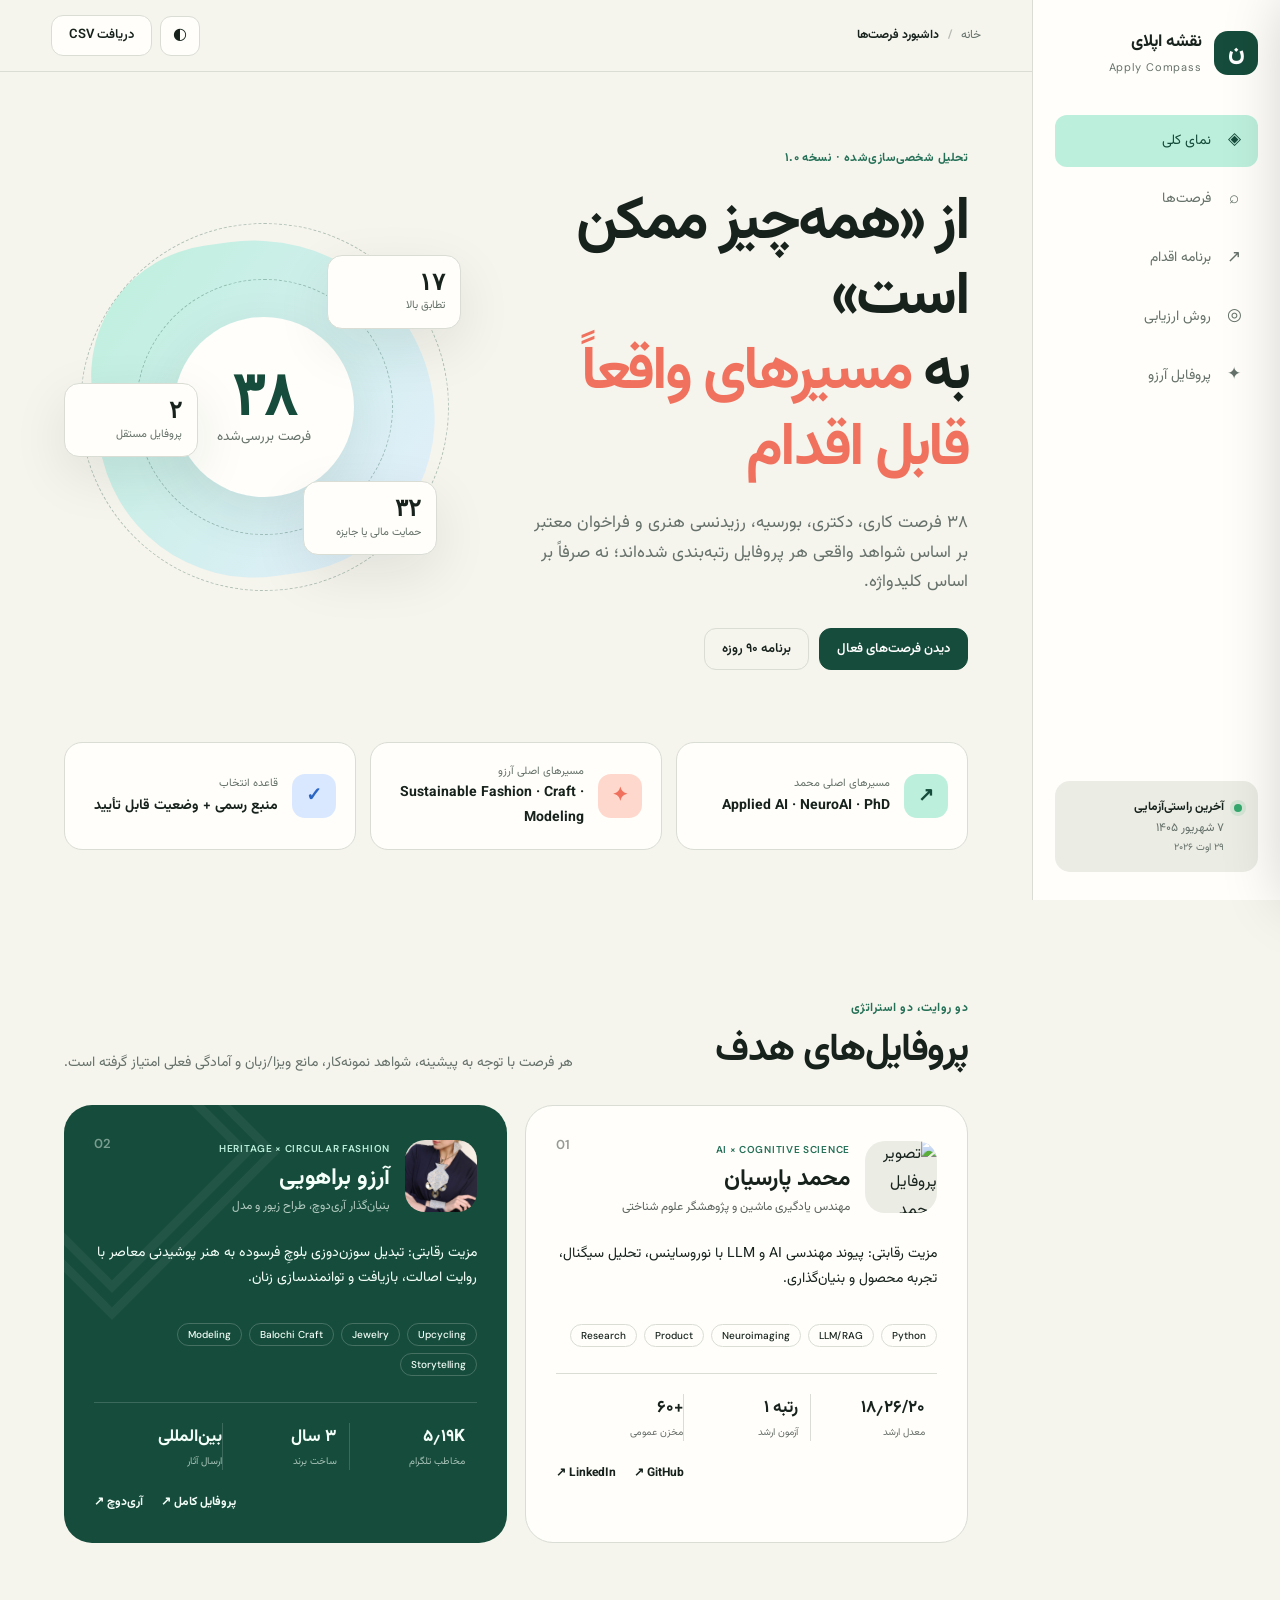
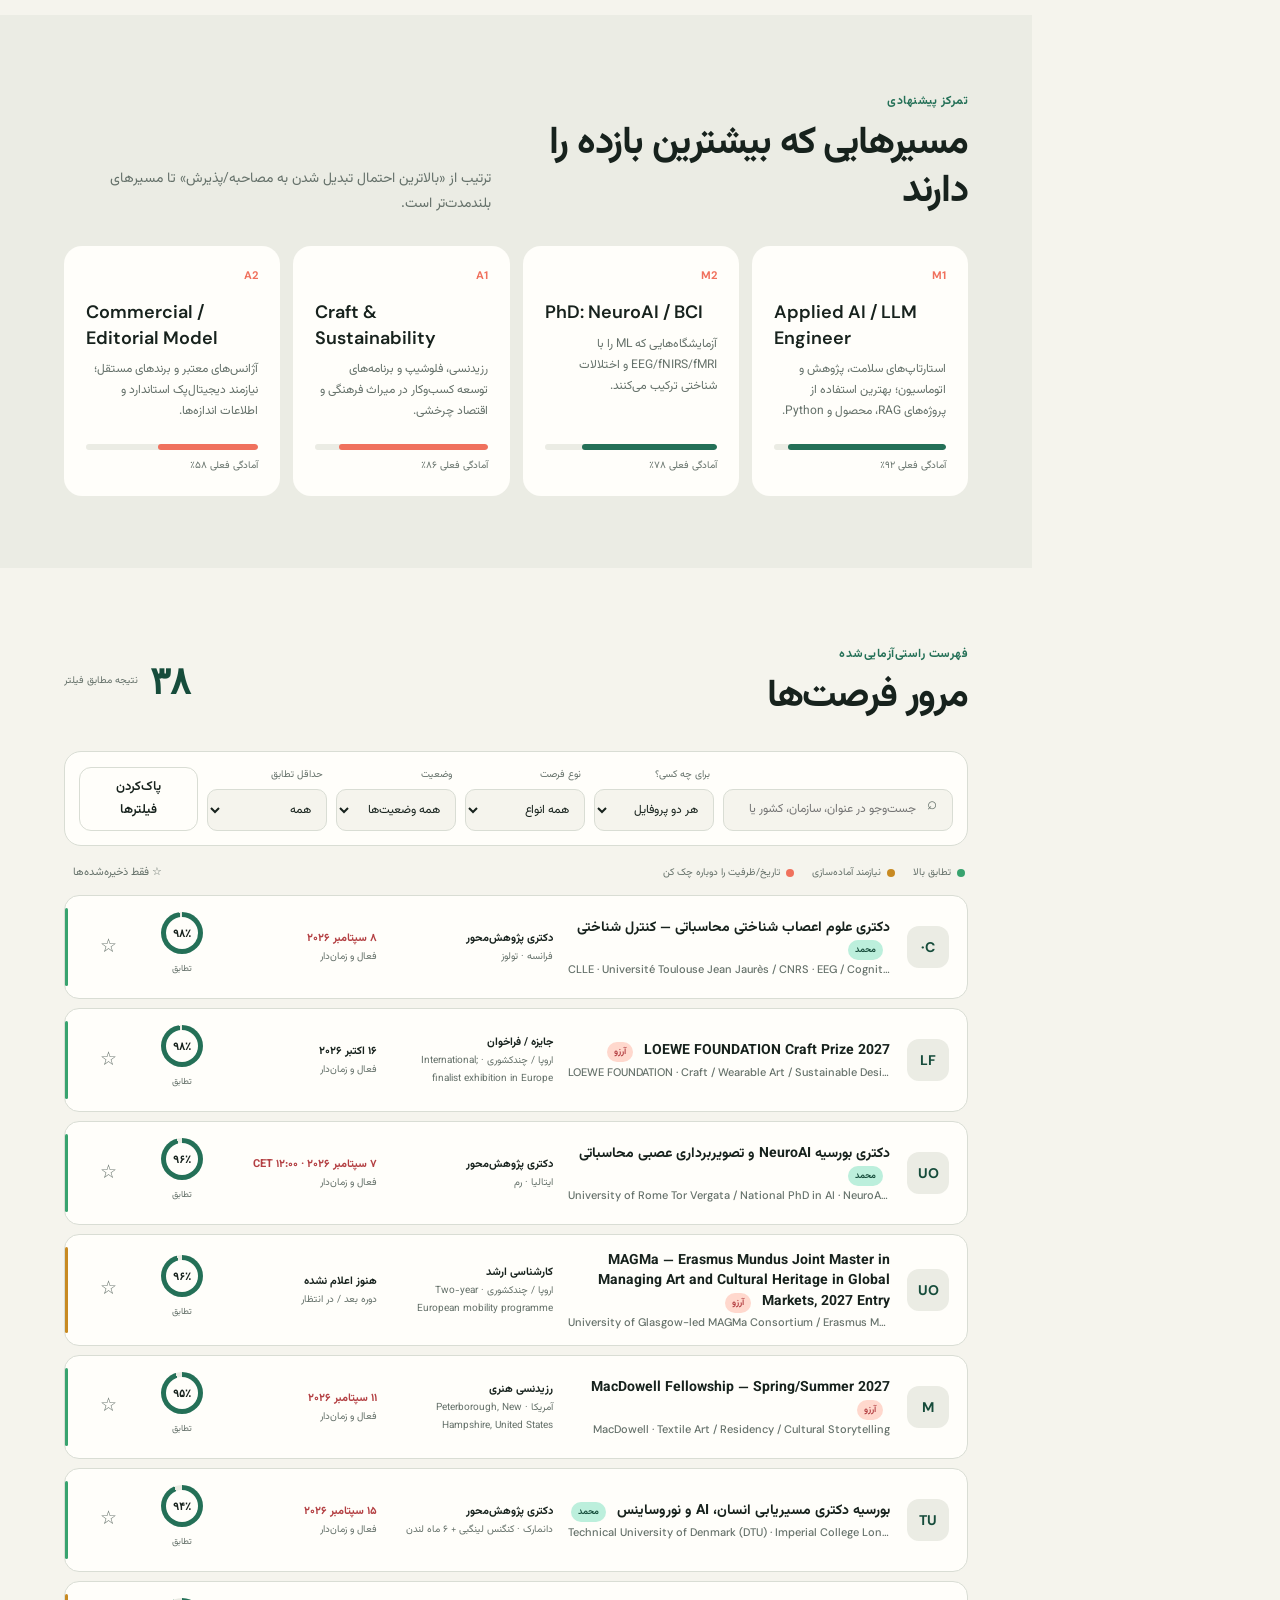
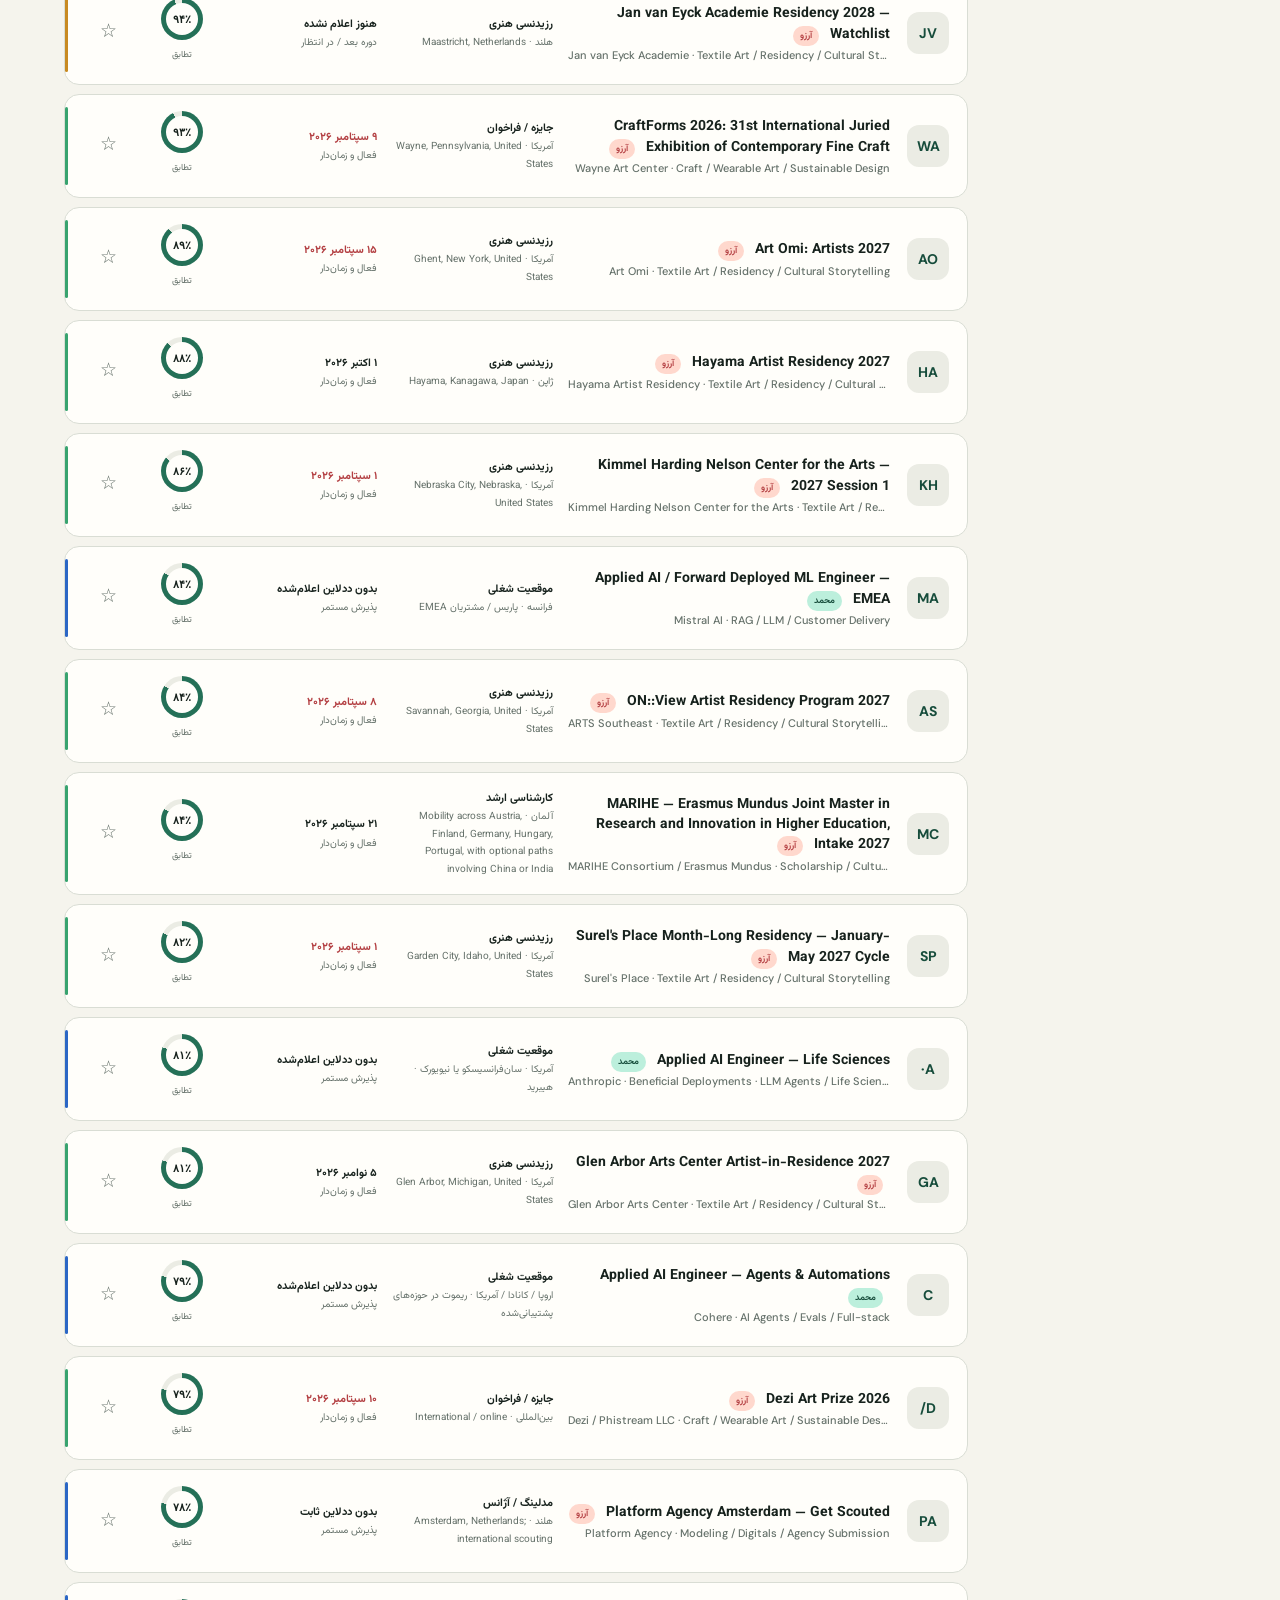
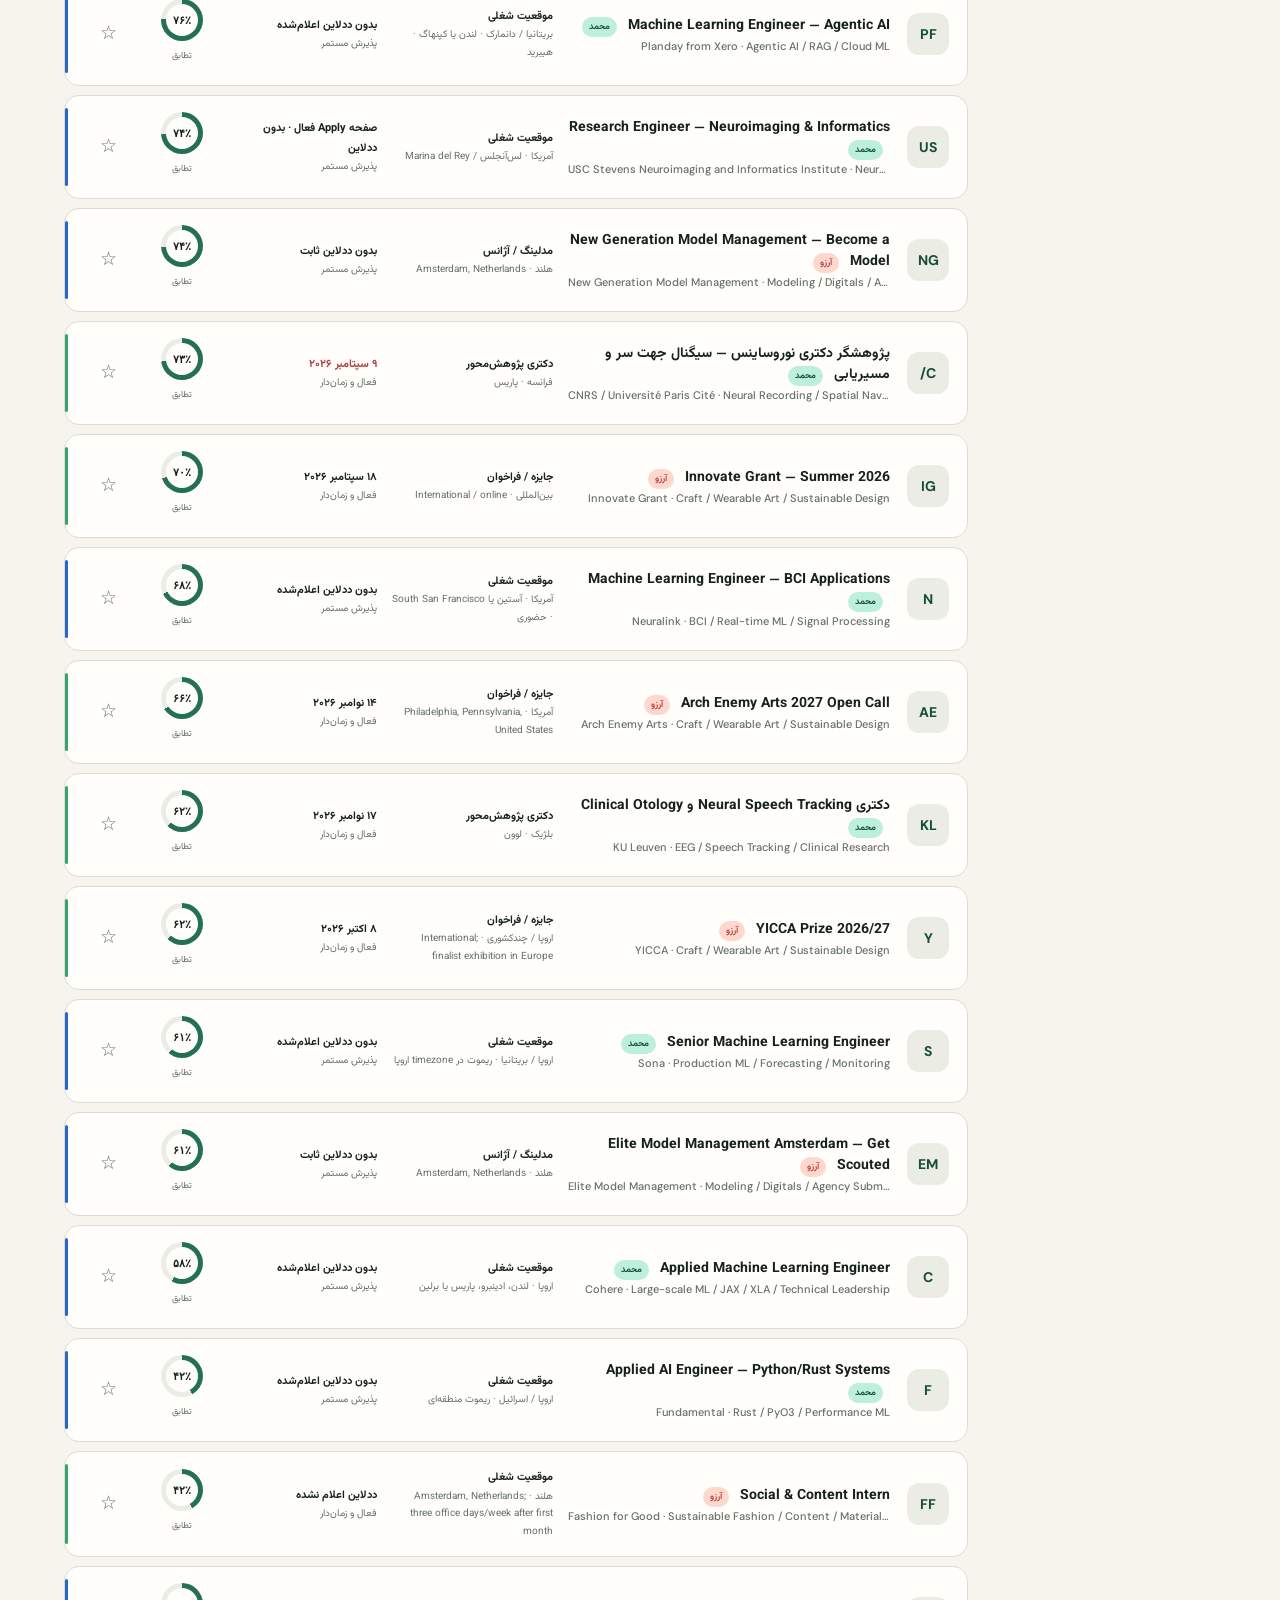
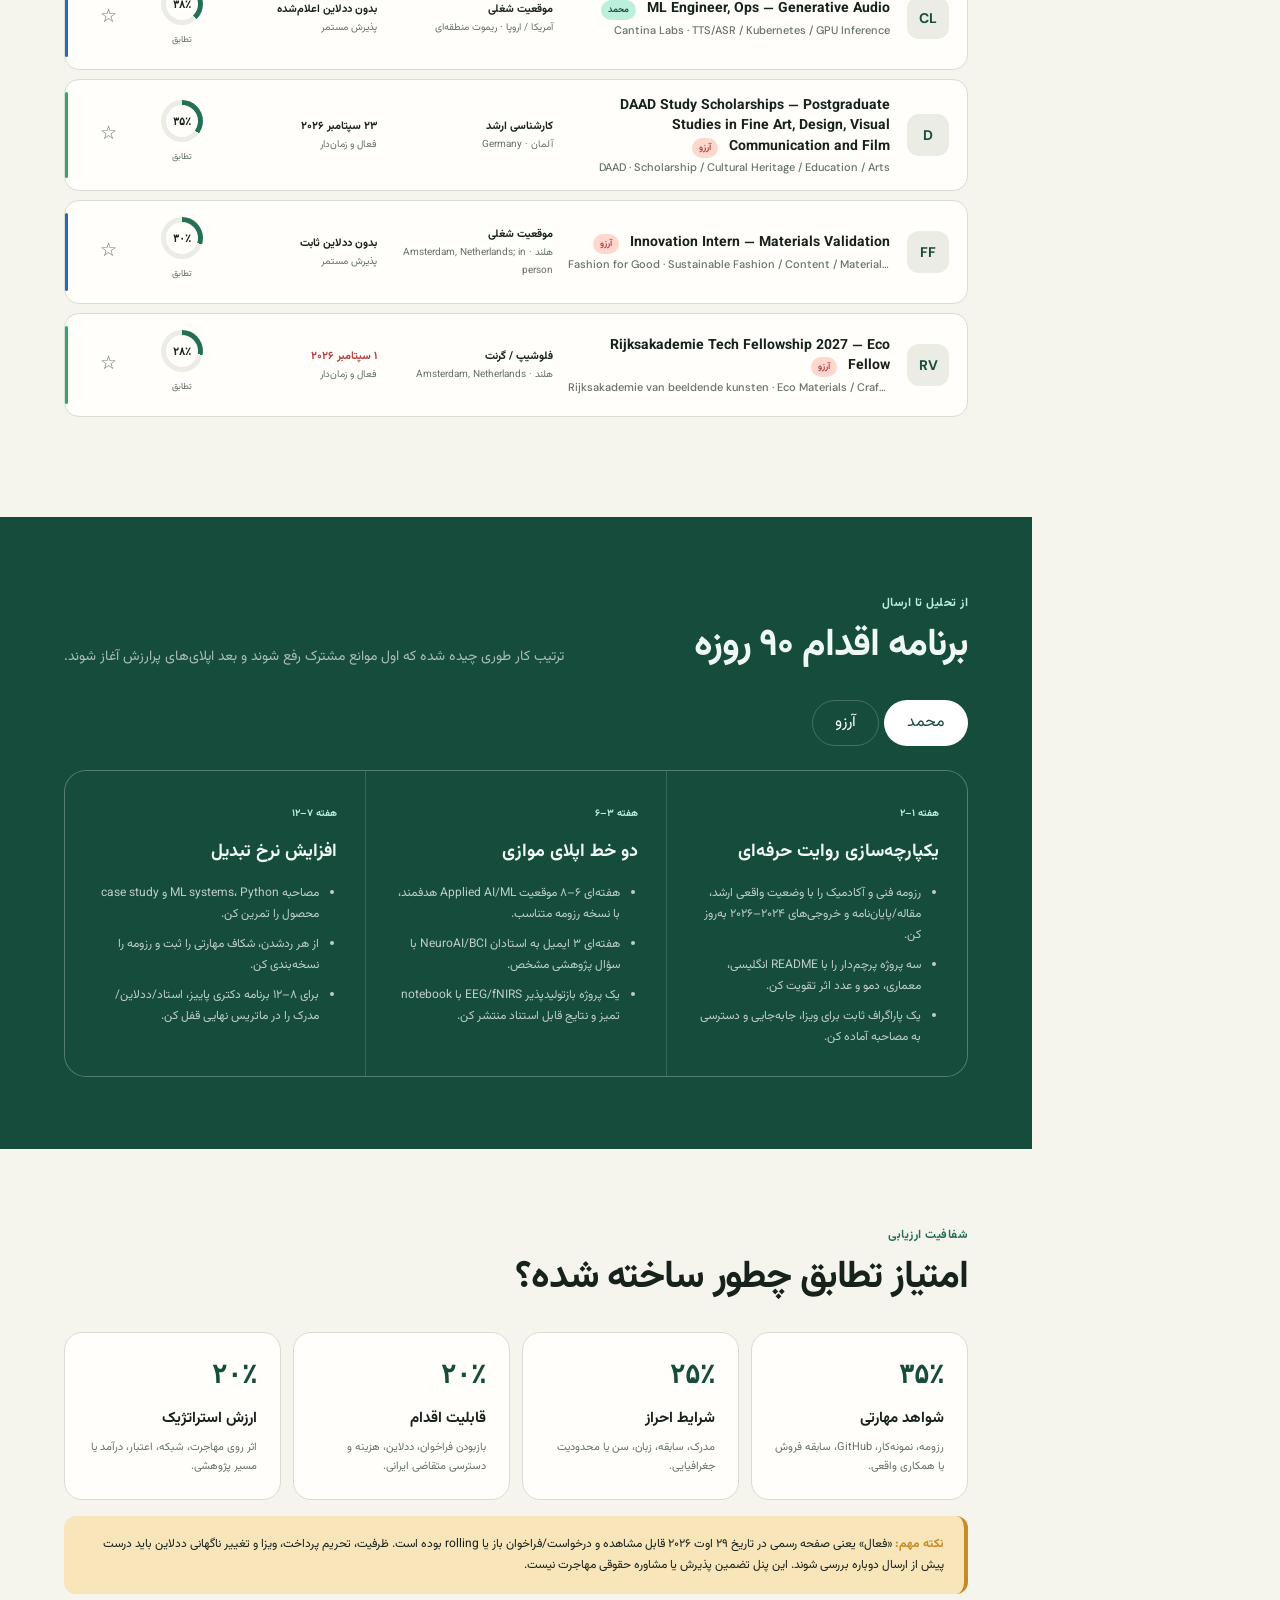
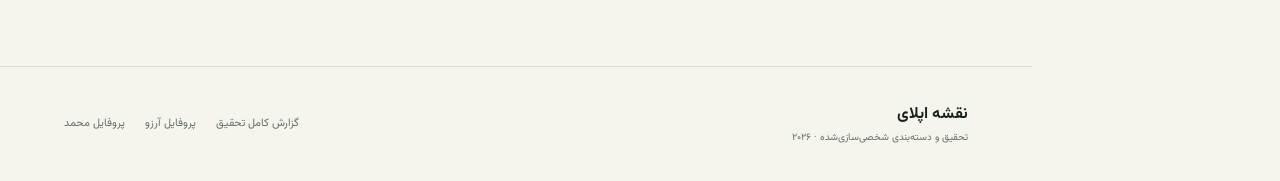
==== commit 70007fa4: "Refine public naming and opportunity deadlines" ====
--- a/index.html
+++ b/index.html
@@ -3,7 +3,7 @@
 <head>
   <meta charset="utf-8">
   <meta name="viewport" content="width=device-width, initial-scale=1">
-  <meta name="description" content="پنل تحلیل و پیگیری فرصت‌های کاری، تحصیلی و هنری برای محمد پارسیان و آرزو براویی">
+  <meta name="description" content="پنل تحلیل و پیگیری فرصت‌های کاری، تحصیلی و هنری برای محمد پارسیان و آرزو براهویی">
   <title>نقشه اپلای | فرصت‌های محمد و آرزو</title>
   <link rel="preconnect" href="https://fonts.googleapis.com">
   <link rel="preconnect" href="https://fonts.gstatic.com" crossorigin>
@@ -63,7 +63,7 @@
             <small>فرصت بررسی‌شده</small>
           </div>
           <div class="floating-stat stat-a"><b id="high-fit-count">—</b><span>تطابق بالا</span></div>
-          <div class="floating-stat stat-b"><b id="funded-count">—</b><span>حقوق یا بورسیه</span></div>
+          <div class="floating-stat stat-b"><b id="funded-count">—</b><span>حمایت مالی یا جایزه</span></div>
           <div class="floating-stat stat-c"><b>۲</b><span>پروفایل مستقل</span></div>
         </div>
       </section>
@@ -97,7 +97,7 @@
           <article class="profile-card profile-arzoo">
             <div class="profile-top">
               <img src="assets/images/toranj-model.jpg" alt="نمونه زیور سوزندوزی آری‌دوچ">
-              <div><span class="profile-kicker">Heritage × Circular Fashion</span><h3>آرزو براویی</h3><p>بنیان‌گذار آری‌دوچ، طراح زیور و مدل</p></div>
+              <div><span class="profile-kicker">Heritage × Circular Fashion</span><h3>آرزو براهویی</h3><p>بنیان‌گذار آری‌دوچ، طراح زیور و مدل</p></div>
               <span class="profile-index">02</span>
             </div>
             <p class="profile-thesis">مزیت رقابتی: تبدیل سوزن‌دوزی بلوچِ فرسوده به هنر پوشیدنی معاصر با روایت اصالت، بازیافت و توانمندسازی زنان.</p>
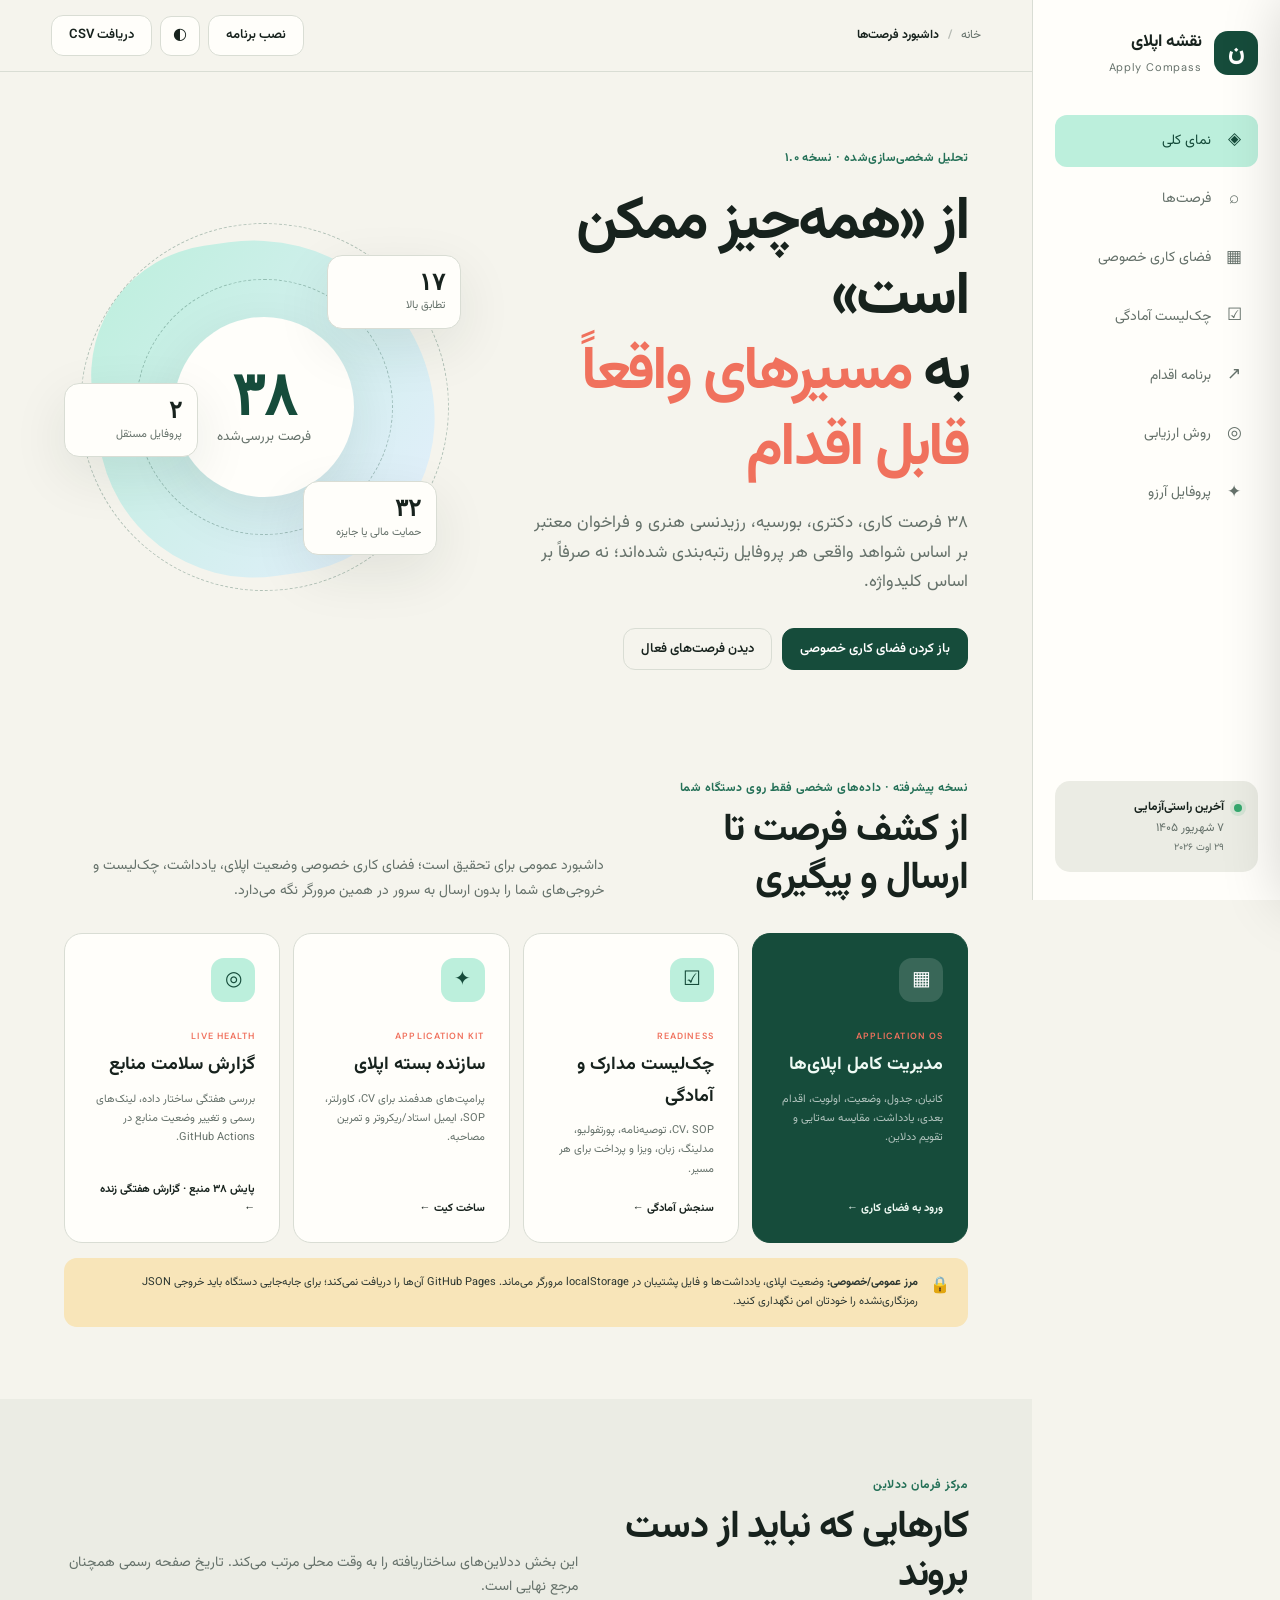
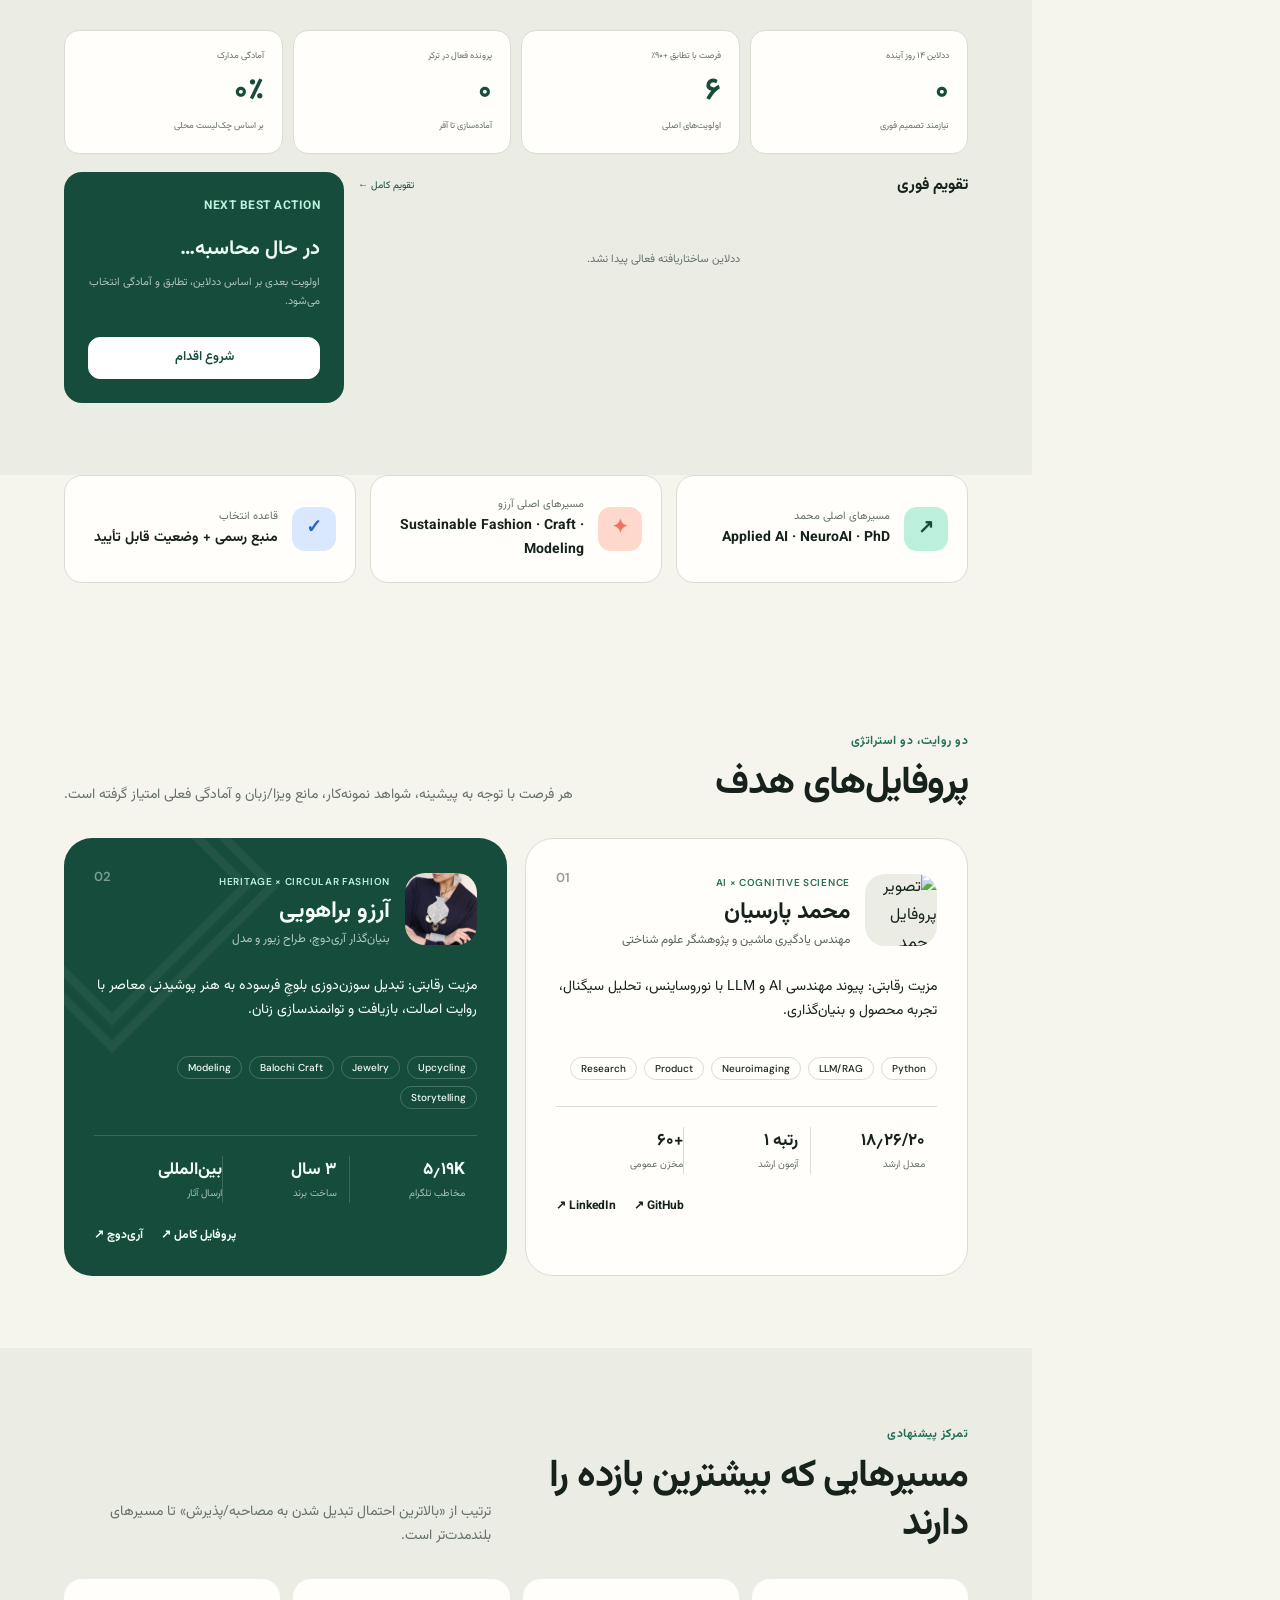
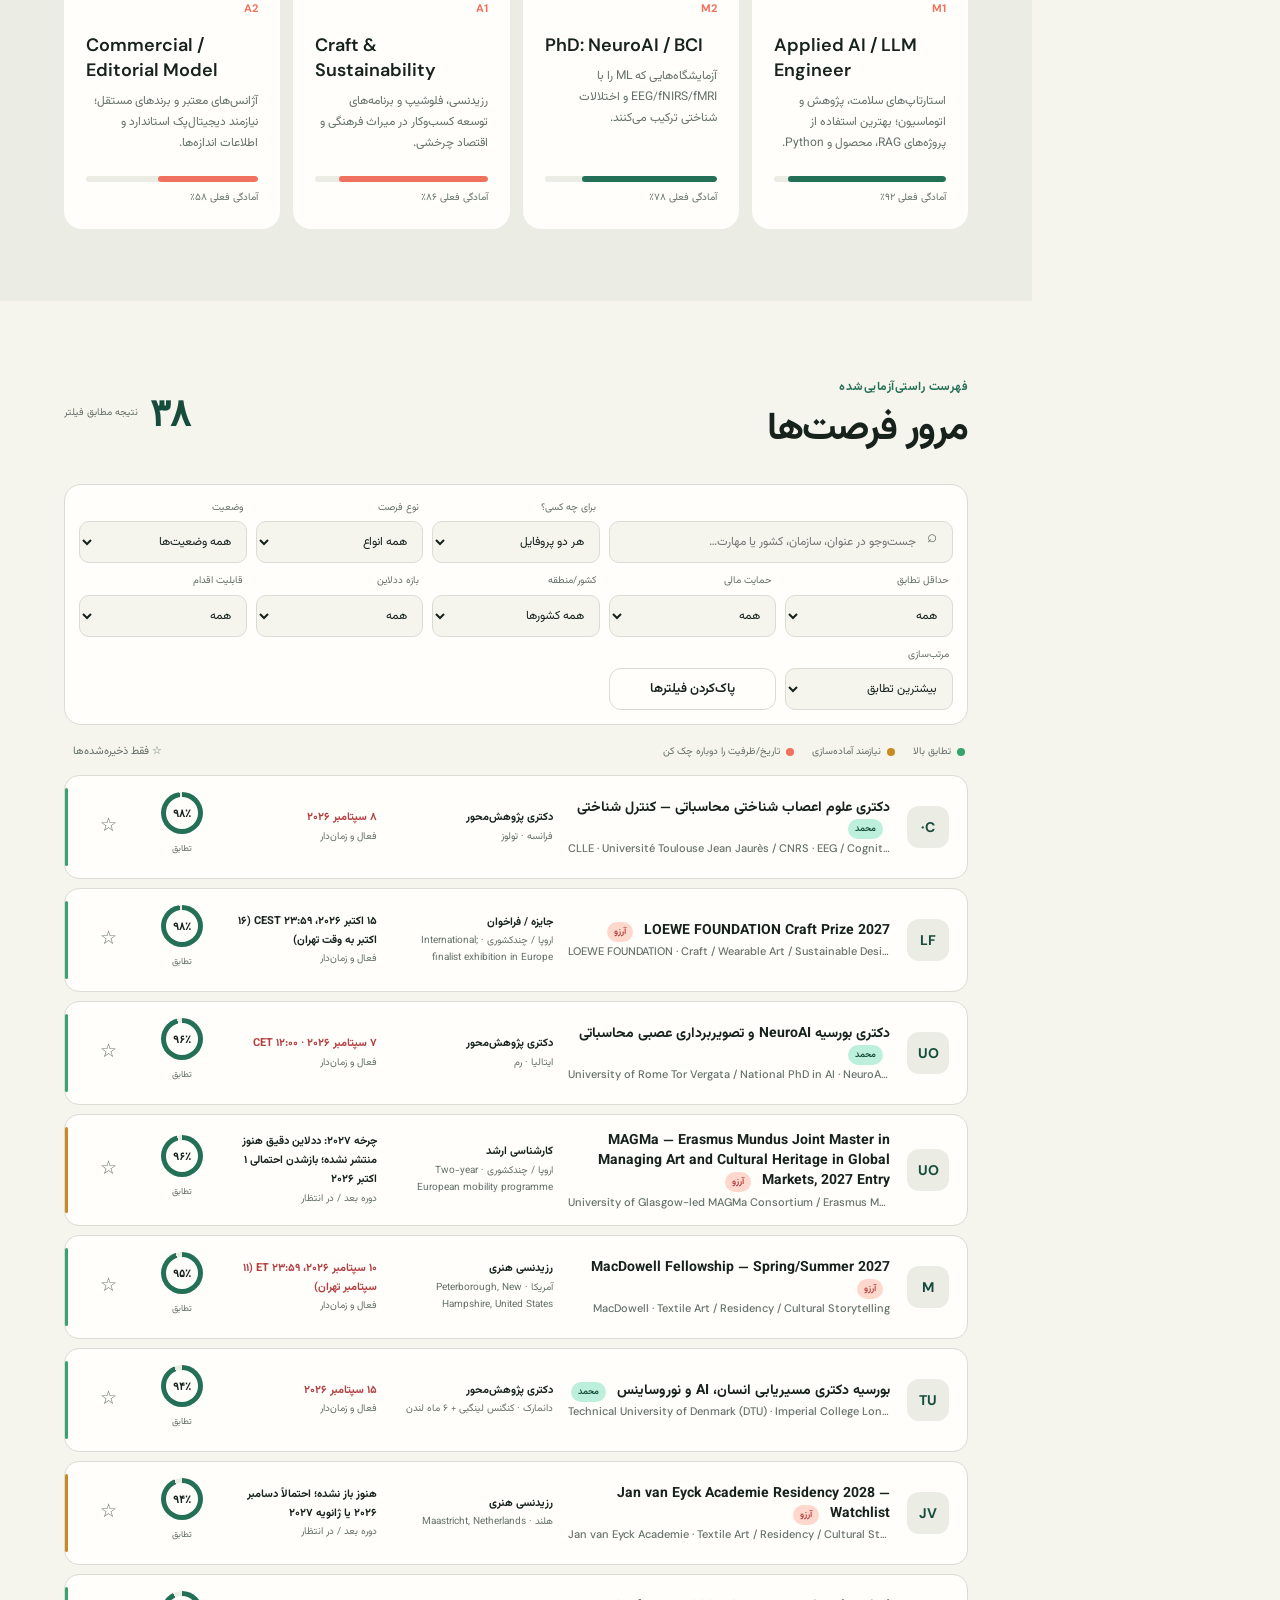
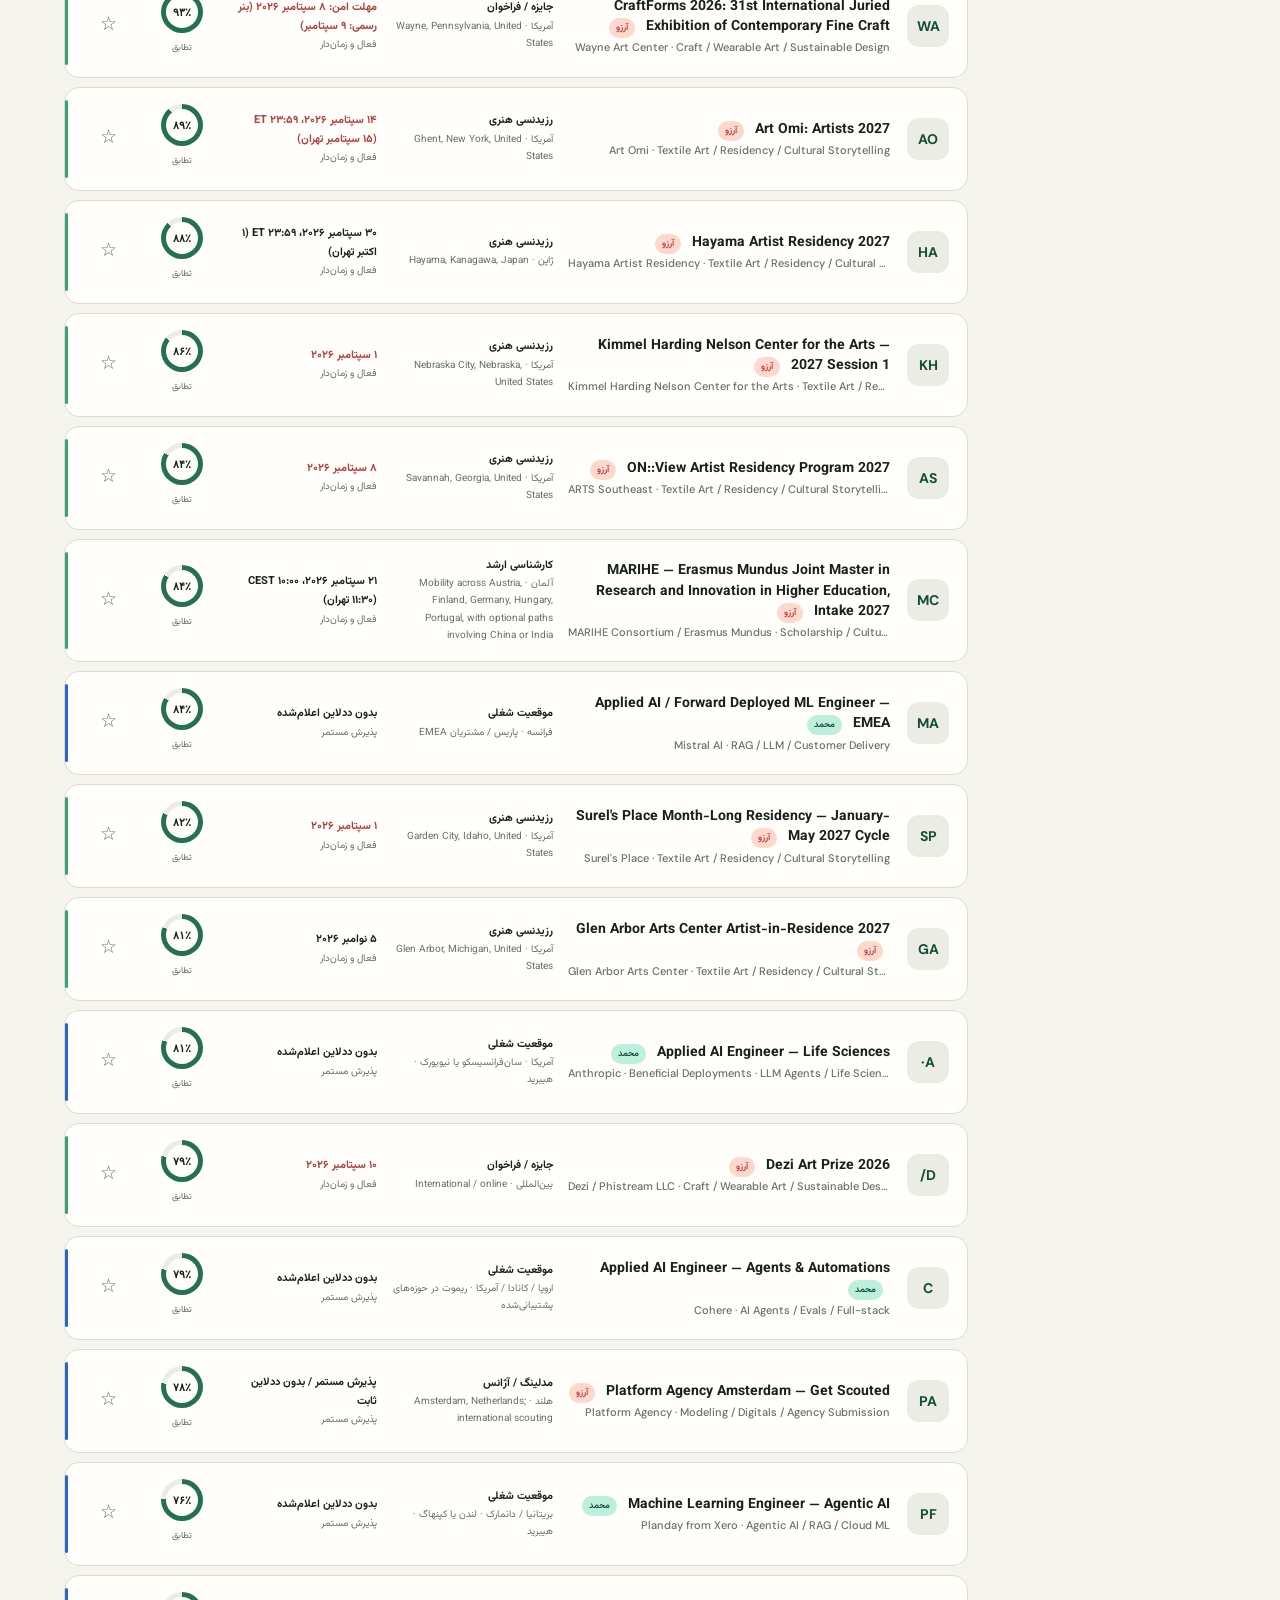
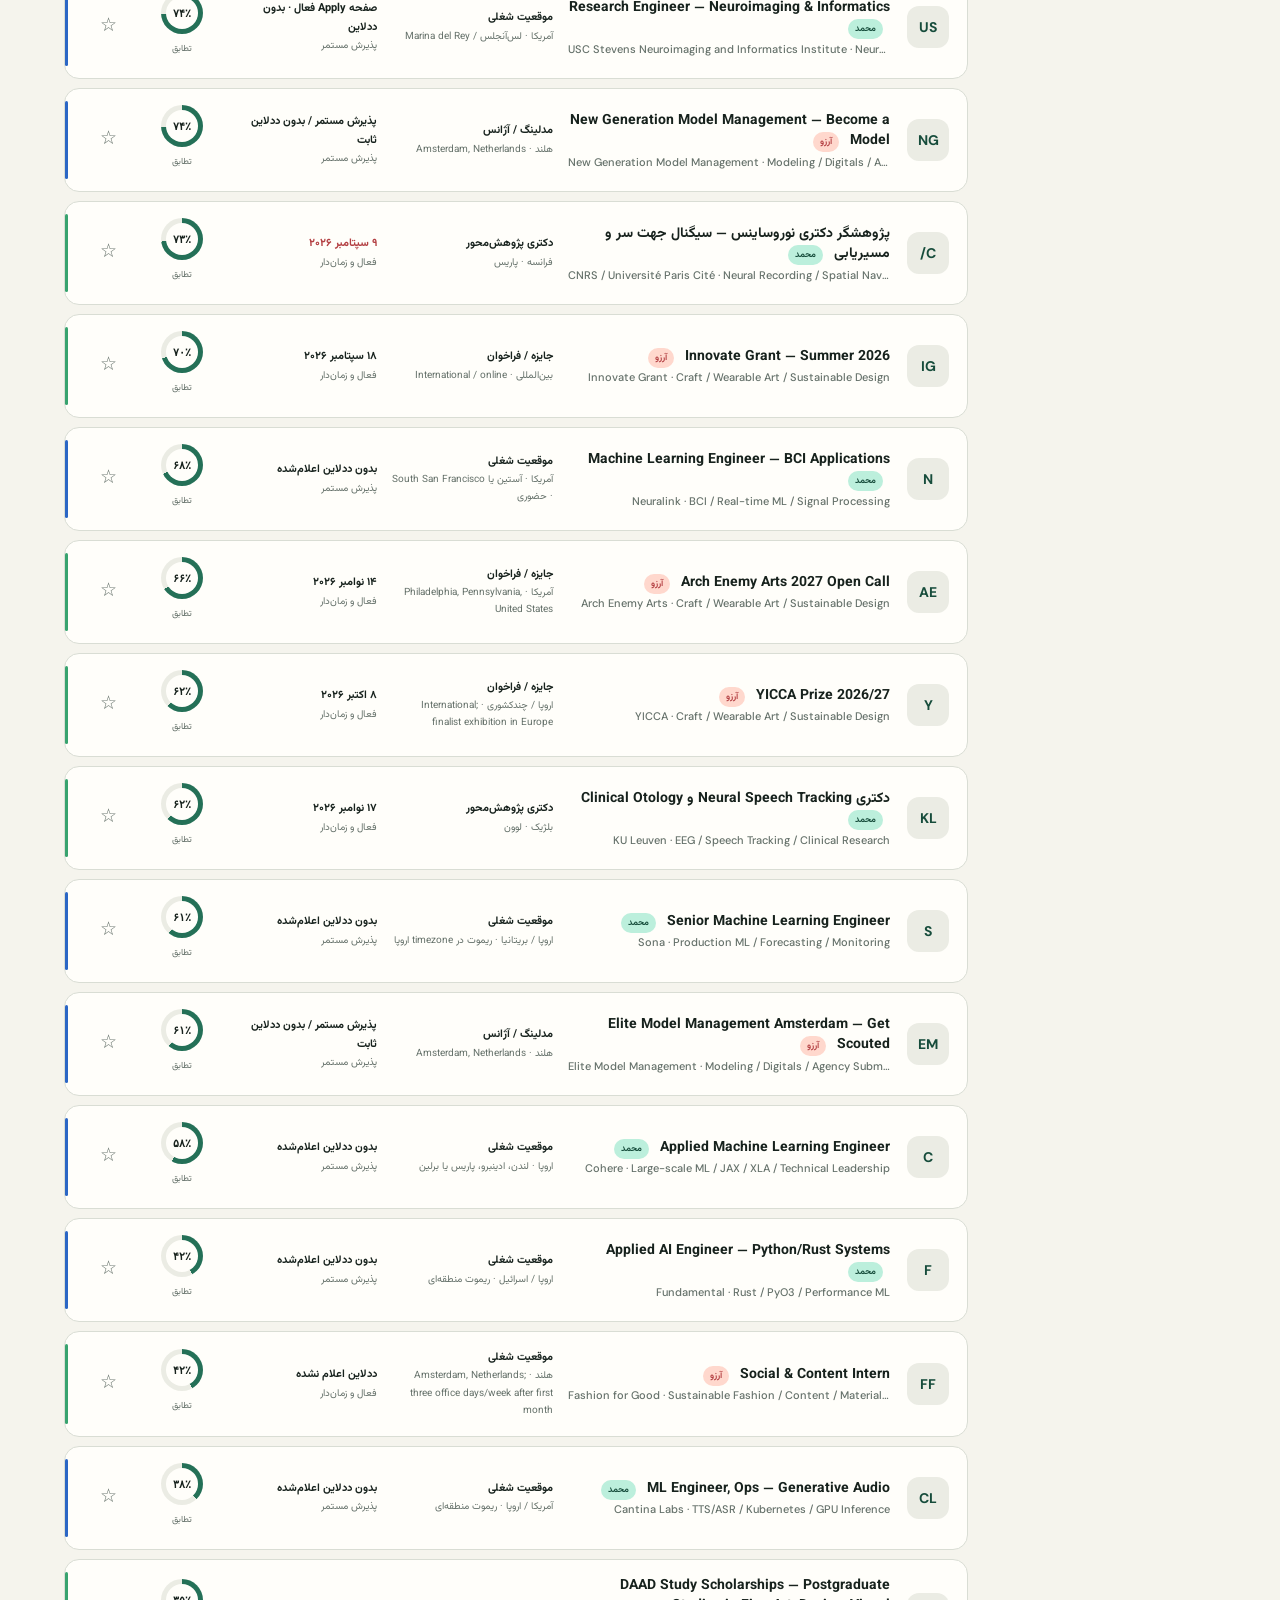
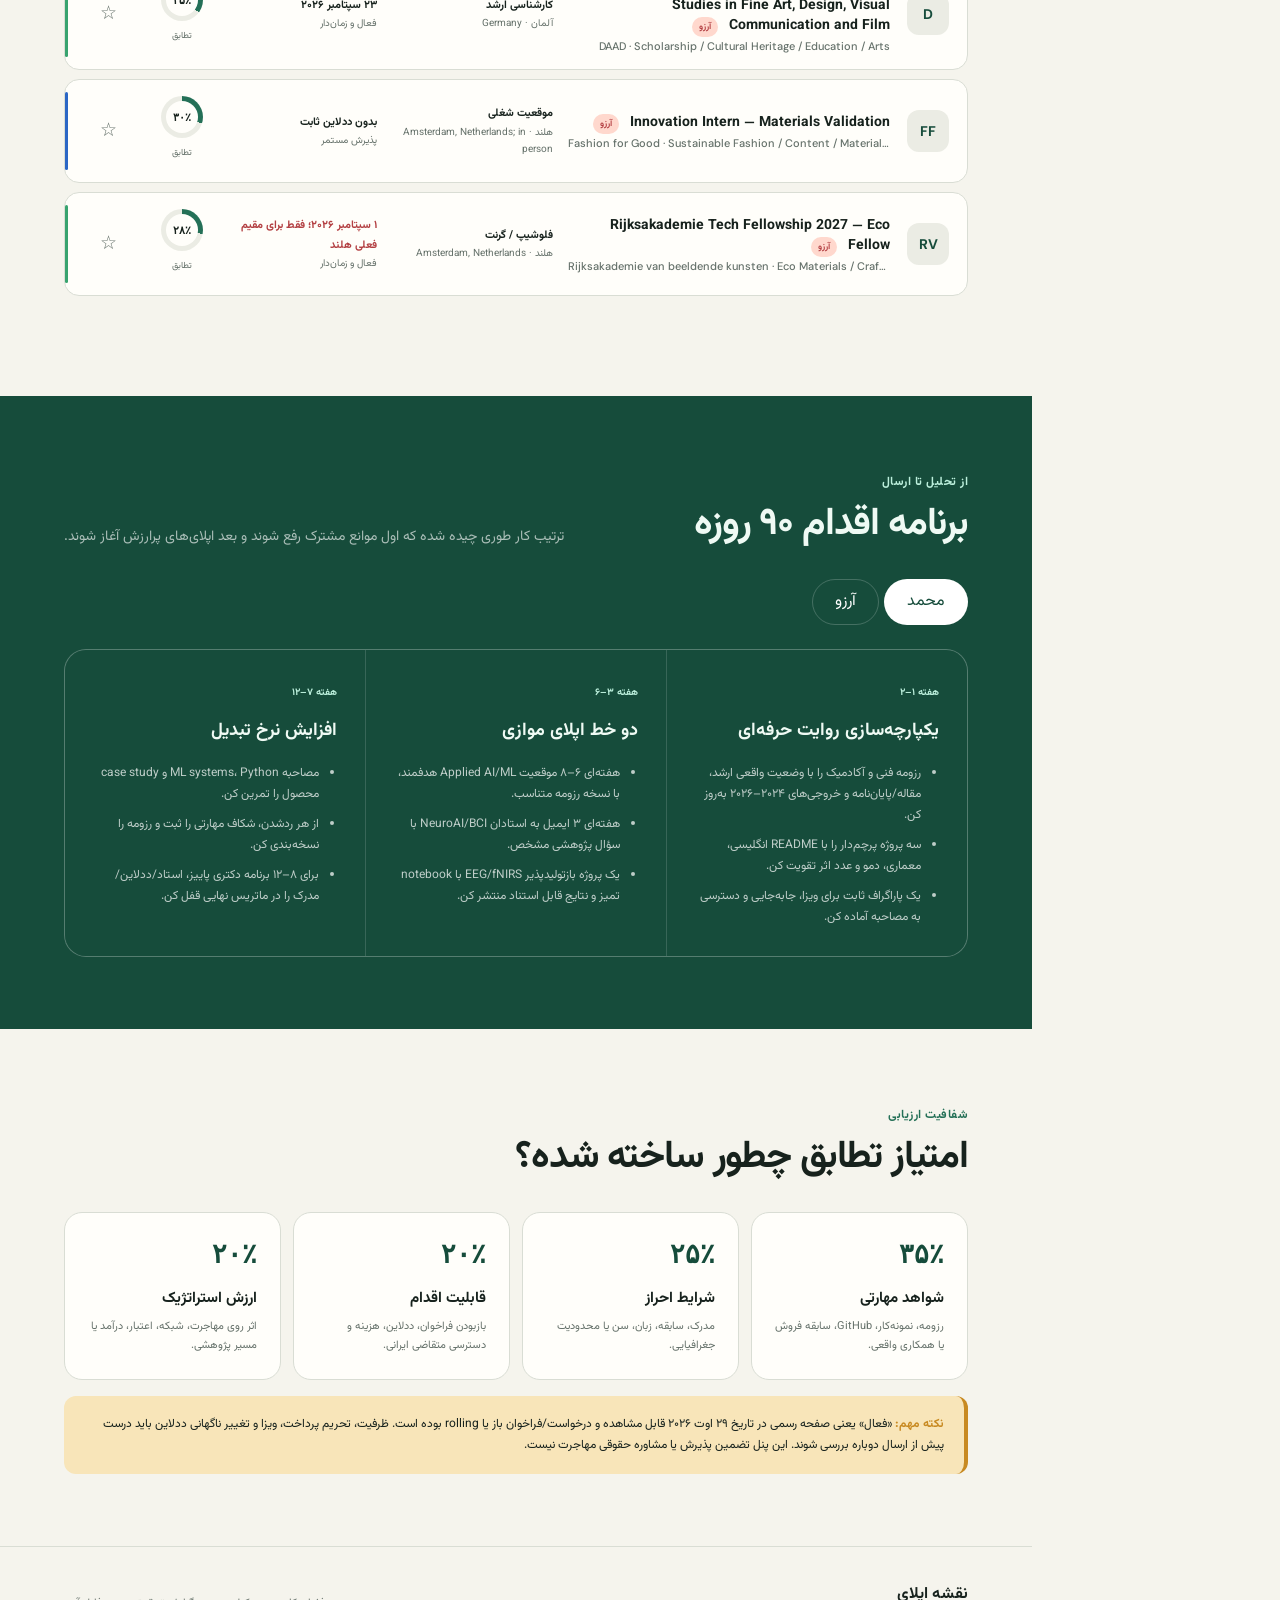
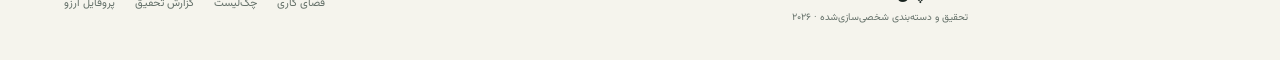
==== commit efc23943: "Upgrade dashboard to application management system" ====
--- a/index.html
+++ b/index.html
@@ -3,14 +3,21 @@
 <head>
   <meta charset="utf-8">
   <meta name="viewport" content="width=device-width, initial-scale=1">
+  <meta name="theme-color" content="#164c3b">
   <meta name="description" content="پنل تحلیل و پیگیری فرصت‌های کاری، تحصیلی و هنری برای محمد پارسیان و آرزو براهویی">
   <title>نقشه اپلای | فرصت‌های محمد و آرزو</title>
+  <link rel="manifest" href="manifest.webmanifest">
+  <link rel="icon" href="assets/icons/icon-192.png" type="image/png">
+  <link rel="apple-touch-icon" href="assets/icons/icon-192.png">
   <link rel="preconnect" href="https://fonts.googleapis.com">
   <link rel="preconnect" href="https://fonts.gstatic.com" crossorigin>
   <link href="https://fonts.googleapis.com/css2?family=Vazirmatn:wght@300;400;500;600;700;800&family=DM+Sans:wght@400;500;600;700&display=swap" rel="stylesheet">
   <link rel="stylesheet" href="assets/styles.css">
   <script defer src="data/opportunities.js"></script>
+  <script defer src="data/deadlines.js"></script>
+  <script defer src="data/application-config.js"></script>
   <script defer src="assets/app.js"></script>
+  <script defer src="assets/pwa.js"></script>
 </head>
 <body data-page="dashboard">
   <a class="skip-link" href="#main">رفتن به محتوای اصلی</a>
@@ -23,6 +30,8 @@
       <nav class="side-nav">
         <a class="active" href="#overview"><span>◈</span> نمای کلی</a>
         <a href="#opportunities"><span>⌕</span> فرصت‌ها</a>
+        <a href="workspace/"><span>▦</span> فضای کاری خصوصی</a>
+        <a href="checklists/"><span>☑</span> چک‌لیست آمادگی</a>
         <a href="#roadmap"><span>↗</span> برنامه اقدام</a>
         <a href="#method"><span>◎</span> روش ارزیابی</a>
         <a href="arzoo/"><span>✦</span> پروفایل آرزو</a>
@@ -40,6 +49,7 @@
         <button class="menu-button" type="button" aria-label="باز کردن منو" aria-expanded="false">☰</button>
         <div class="breadcrumb"><span>خانه</span><b>/</b><strong>داشبورد فرصت‌ها</strong></div>
         <div class="top-actions">
+          <button id="install-app" class="button button-quiet" type="button" hidden>نصب برنامه</button>
           <button id="theme-toggle" class="icon-button" type="button" aria-label="تغییر پوسته">◐</button>
           <button id="export-button" class="button button-quiet" type="button">دریافت CSV</button>
         </div>
@@ -51,8 +61,8 @@
           <h1>از «همه‌چیز ممکن است»<br>به <em>مسیرهای واقعاً قابل اقدام</em></h1>
         <p>۳۸ فرصت کاری، دکتری، بورسیه، رزیدنسی هنری و فراخوان معتبر بر اساس شواهد واقعی هر پروفایل رتبه‌بندی شده‌اند؛ نه صرفاً بر اساس کلیدواژه.</p>
           <div class="hero-actions">
-            <a class="button button-primary" href="#opportunities">دیدن فرصت‌های فعال</a>
-            <a class="button button-ghost" href="#roadmap">برنامه ۹۰ روزه</a>
+            <a class="button button-primary" href="workspace/">باز کردن فضای کاری خصوصی</a>
+            <a class="button button-ghost" href="#opportunities">دیدن فرصت‌های فعال</a>
           </div>
         </div>
         <div class="hero-visual" aria-label="خلاصه آماری فرصت‌ها">
@@ -68,6 +78,45 @@
         </div>
       </section>
 
+      <section class="section-block command-center" aria-label="ابزارهای اجرایی اپلای">
+        <div class="section-heading">
+          <div><span class="eyebrow">نسخه پیشرفته · داده‌های شخصی فقط روی دستگاه شما</span><h2>از کشف فرصت تا ارسال و پیگیری</h2></div>
+          <p>داشبورد عمومی برای تحقیق است؛ فضای کاری خصوصی وضعیت اپلای، یادداشت، چک‌لیست و خروجی‌های شما را بدون ارسال به سرور در همین مرورگر نگه می‌دارد.</p>
+        </div>
+        <div class="command-grid">
+          <a class="command-card primary-command" href="workspace/">
+            <span class="command-icon">▦</span><small>APPLICATION OS</small><h3>مدیریت کامل اپلای‌ها</h3><p>کانبان، جدول، وضعیت، اولویت، اقدام بعدی، یادداشت، مقایسه سه‌تایی و تقویم ددلاین.</p><b>ورود به فضای کاری ←</b>
+          </a>
+          <a class="command-card" href="checklists/">
+            <span class="command-icon">☑</span><small>READINESS</small><h3>چک‌لیست مدارک و آمادگی</h3><p>CV، SOP، توصیه‌نامه، پورتفولیو، مدلینگ، زبان، ویزا و پرداخت برای هر مسیر.</p><b>سنجش آمادگی ←</b>
+          </a>
+          <a class="command-card" href="workspace/#application-kit">
+            <span class="command-icon">✦</span><small>APPLICATION KIT</small><h3>سازنده بسته اپلای</h3><p>پرامپت‌های هدفمند برای CV، کاورلتر، SOP، ایمیل استاد/ریکروتر و تمرین مصاحبه.</p><b>ساخت کیت ←</b>
+          </a>
+          <a class="command-card" href="health/">
+            <span class="command-icon">◎</span><small>LIVE HEALTH</small><h3>گزارش سلامت منابع</h3><p>بررسی هفتگی ساختار داده، لینک‌های رسمی و تغییر وضعیت منابع در GitHub Actions.</p><b id="health-card-status">در حال خواندن گزارش…</b>
+          </a>
+        </div>
+        <div class="privacy-strip"><span>🔒</span><p><strong>مرز عمومی/خصوصی:</strong> وضعیت اپلای، یادداشت‌ها و فایل پشتیبان در localStorage مرورگر می‌ماند. GitHub Pages آن‌ها را دریافت نمی‌کند؛ برای جابه‌جایی دستگاه باید خروجی JSON رمزنگاری‌نشده را خودتان امن نگهداری کنید.</p></div>
+      </section>
+
+      <section id="intelligence" class="section-block intelligence-section">
+        <div class="section-heading">
+          <div><span class="eyebrow">مرکز فرمان ددلاین</span><h2>کارهایی که نباید از دست بروند</h2></div>
+          <p>این بخش ددلاین‌های ساختاریافته را به وقت محلی مرتب می‌کند. تاریخ صفحه رسمی همچنان مرجع نهایی است.</p>
+        </div>
+        <div class="intelligence-metrics">
+          <article><small>ددلاین ۱۴ روز آینده</small><strong id="deadline-14-count">—</strong><span>نیازمند تصمیم فوری</span></article>
+          <article><small>فرصت با تطابق +۹۰٪</small><strong id="top-fit-live-count">—</strong><span>اولویت‌های اصلی</span></article>
+          <article><small>پرونده فعال در ترکر</small><strong id="tracker-count">—</strong><span>آماده‌سازی تا آفر</span></article>
+          <article><small>آمادگی مدارک</small><strong id="readiness-count">—</strong><span>بر اساس چک‌لیست محلی</span></article>
+        </div>
+        <div class="intelligence-layout">
+          <div><div class="subheading"><h3>تقویم فوری</h3><a href="workspace/#deadlines">تقویم کامل ←</a></div><div id="urgent-deadline-list" class="urgent-deadline-list"></div></div>
+          <aside class="next-best-panel"><span class="eyebrow">NEXT BEST ACTION</span><h3 id="next-best-title">در حال محاسبه…</h3><p id="next-best-copy">اولویت بعدی بر اساس ددلاین، تطابق و آمادگی انتخاب می‌شود.</p><a id="next-best-link" class="button button-primary" href="workspace/">شروع اقدام</a></aside>
+        </div>
+      </section>
+
       <section class="metrics section-block" aria-label="شاخص‌های کلیدی">
         <article><span class="metric-icon mint">↗</span><div><small>مسیرهای اصلی محمد</small><strong>Applied AI · NeuroAI · PhD</strong></div></article>
         <article><span class="metric-icon coral">✦</span><div><small>مسیرهای اصلی آرزو</small><strong>Sustainable Fashion · Craft · Modeling</strong></div></article>
@@ -135,6 +184,11 @@
           <label><span>نوع فرصت</span><select id="type-filter"><option value="all">همه انواع</option></select></label>
           <label><span>وضعیت</span><select id="status-filter"><option value="all">همه وضعیت‌ها</option><option value="open">فعال</option><option value="rolling">بدون ددلاین ثابت</option><option value="upcoming">دوره بعد / در انتظار</option></select></label>
           <label><span>حداقل تطابق</span><select id="fit-filter"><option value="0">همه</option><option value="70">۷۰٪ به بالا</option><option value="80">۸۰٪ به بالا</option><option value="90">۹۰٪ به بالا</option></select></label>
+          <label><span>حمایت مالی</span><select id="funding-filter"><option value="all">همه</option><option value="funded">بورسیه/جایزه</option><option value="salary">حقوق</option><option value="self-funded">بدون پوشش روشن</option></select></label>
+          <label><span>کشور/منطقه</span><select id="country-filter"><option value="all">همه کشورها</option></select></label>
+          <label><span>بازه ددلاین</span><select id="deadline-filter"><option value="all">همه</option><option value="14">۱۴ روز آینده</option><option value="30">۳۰ روز آینده</option><option value="90">۹۰ روز آینده</option><option value="rolling">بدون ددلاین ثابت</option><option value="upcoming">دوره آینده</option></select></label>
+          <label><span>قابلیت اقدام</span><select id="feasibility-filter"><option value="all">همه</option><option value="now">قابل اقدام اکنون</option><option value="conditional">مشروط/پس از جابه‌جایی</option><option value="upcoming">برای آماده‌سازی</option></select></label>
+          <label><span>مرتب‌سازی</span><select id="sort-filter"><option value="fit">بیشترین تطابق</option><option value="deadline">نزدیک‌ترین ددلاین</option><option value="fit-asc">کمترین تطابق</option></select></label>
           <button id="reset-filters" class="button button-ghost" type="button">پاک‌کردن فیلترها</button>
         </div>
 
@@ -185,7 +239,7 @@
 
       <footer class="footer">
         <div><strong>نقشه اپلای</strong><span>تحقیق و دسته‌بندی شخصی‌سازی‌شده · ۲۰۲۶</span></div>
-        <div><a href="report/">گزارش کامل تحقیق</a><a href="arzoo/">پروفایل آرزو</a><a href="https://github.com/online6731" target="_blank" rel="noreferrer">پروفایل محمد</a></div>
+        <div><a href="workspace/">فضای کاری</a><a href="checklists/">چک‌لیست</a><a href="report/">گزارش تحقیق</a><a href="arzoo/">پروفایل آرزو</a></div>
       </footer>
     </main>
   </div>
--- a/assets/styles.css
+++ b/assets/styles.css
@@ -81,6 +81,8 @@
 .metrics article { background:var(--surface); border:1px solid var(--line); border-radius:var(--radius-md); padding:19px; display:flex; gap:14px; align-items:center; }
 .metrics small,.metrics strong { display:block; }.metrics small { color:var(--muted); font-size:11px; }.metrics strong { font-size:14px; }
 .metric-icon { width:44px; height:44px; border-radius:13px; display:grid; place-items:center; font-size:19px; font-weight:700; flex:0 0 auto; }.metric-icon.mint{background:var(--mint);color:var(--forest)}.metric-icon.coral{background:var(--coral-soft);color:var(--coral)}.metric-icon.blue{background:var(--blue-soft);color:var(--blue)}
+.command-center{padding-top:32px}.command-grid{display:grid;grid-template-columns:repeat(4,1fr);gap:13px}.command-card{min-height:250px;padding:24px;border:1px solid var(--line);border-radius:var(--radius-md);background:var(--surface);display:flex;flex-direction:column;transition:.2s ease}.command-card:hover{transform:translateY(-3px);box-shadow:var(--shadow);border-color:color-mix(in srgb,var(--forest) 45%,var(--line))}.command-card.primary-command{background:var(--forest);color:#effaf4;border-color:var(--forest)}.command-icon{width:44px;height:44px;display:grid;place-items:center;border-radius:13px;background:var(--mint);color:var(--forest);font-size:20px}.primary-command .command-icon{background:rgba(255,255,255,.15);color:#fff}.command-card small{font:600 9px "DM Sans",sans-serif;letter-spacing:.12em;color:var(--coral);margin-top:28px}.command-card h3{font-size:18px;margin:8px 0}.command-card p{font-size:11px;color:var(--muted);margin:0}.primary-command p{color:rgba(255,255,255,.67)}.command-card b{font-size:11px;margin-top:auto;padding-top:20px}.privacy-strip{display:flex;gap:12px;align-items:start;margin-top:15px;padding:15px 18px;background:var(--amber-soft);border-radius:13px}.privacy-strip p{font-size:11px;margin:0;color:color-mix(in srgb,var(--ink) 75%,var(--muted))}.tracked-label{display:inline-block;margin-right:6px;padding:2px 7px;border-radius:30px;background:var(--blue-soft);color:var(--blue);font-size:8px}.drawer-actions{display:grid;grid-template-columns:1fr 1fr;gap:8px;margin-top:14px}.drawer-actions .button{width:100%}
+.intelligence-section{background:var(--surface-2)}.intelligence-metrics{display:grid;grid-template-columns:repeat(4,1fr);gap:10px;margin-bottom:18px}.intelligence-metrics article{padding:18px;background:var(--surface);border-radius:15px;border:1px solid var(--line)}.intelligence-metrics small,.intelligence-metrics strong,.intelligence-metrics span{display:block}.intelligence-metrics small{font-size:9px;color:var(--muted)}.intelligence-metrics strong{font:700 31px "DM Sans",Vazirmatn,sans-serif;margin:3px 0;color:var(--forest)}.intelligence-metrics span{font-size:9px;color:var(--muted)}.intelligence-layout{display:grid;grid-template-columns:minmax(0,1.45fr) minmax(280px,.55fr);gap:14px}.subheading{display:flex;align-items:center;justify-content:space-between;margin-bottom:9px}.subheading h3{margin:0;font-size:16px}.subheading a{font-size:10px;color:var(--forest)}.urgent-deadline-list{display:grid;gap:7px}.urgent-item{display:grid;grid-template-columns:48px minmax(0,1fr) auto;gap:12px;align-items:center;padding:11px 13px;background:var(--surface);border:1px solid var(--line);border-radius:13px}.urgent-item:hover{border-color:var(--forest-2)}.urgent-days{width:43px;height:43px;border-radius:12px;display:grid;place-content:center;text-align:center;background:var(--amber-soft);color:#79561b}.urgent-days.critical{background:var(--coral-soft);color:var(--danger)}.urgent-days b{font:700 15px "DM Sans",sans-serif;line-height:1}.urgent-days small{font-size:8px}.urgent-item h4{margin:0;font-size:11px;white-space:nowrap;overflow:hidden;text-overflow:ellipsis}.urgent-item p{margin:2px 0 0;font-size:9px;color:var(--muted);white-space:nowrap;overflow:hidden;text-overflow:ellipsis}.urgent-item>strong{font:700 13px "DM Sans",sans-serif;color:var(--forest)}.next-best-panel{padding:24px;background:var(--forest);color:#effaf4;border-radius:var(--radius-md);display:flex;flex-direction:column}.next-best-panel .eyebrow{color:var(--mint)}.next-best-panel h3{font-size:20px;line-height:1.5;margin:17px 0 9px}.next-best-panel p{font-size:11px;color:rgba(255,255,255,.66);margin:0 0 25px}.next-best-panel .button{margin-top:auto;background:#fff;color:var(--forest);border-color:#fff}.intelligence-empty{padding:30px;color:var(--muted);font-size:11px;text-align:center}
 .section-heading { display:flex; align-items:end; justify-content:space-between; gap:34px; margin-bottom:30px; }
 .section-heading h2 { margin:5px 0 0; font-size:clamp(27px,3vw,42px); line-height:1.25; letter-spacing:-.03em; }
 .section-heading > p { max-width:540px; margin:0; color:var(--muted); font-size:14px; }
@@ -110,7 +112,7 @@
 .opportunities-section { padding-bottom:100px; }
 .opportunities-heading { align-items:center; }
 .result-summary { display:flex; align-items:center; gap:12px; }.result-summary strong{font:700 38px "DM Sans",sans-serif;color:var(--forest)}.result-summary span{max-width:75px;font-size:10px;color:var(--muted);line-height:1.4}
-.filter-panel { display:grid; grid-template-columns:minmax(230px,1.8fr) repeat(4,minmax(120px,1fr)) auto; gap:9px; align-items:end; background:var(--surface); border:1px solid var(--line); padding:14px; border-radius:17px; }
+.filter-panel { display:grid; grid-template-columns:repeat(5,minmax(120px,1fr)); gap:9px; align-items:end; background:var(--surface); border:1px solid var(--line); padding:14px; border-radius:17px; }.filter-panel .search-field{grid-column:span 2}.filter-panel>button{align-self:end}
 .filter-panel label { display:grid; gap:5px; }.filter-panel label>span { font-size:10px;color:var(--muted);padding-right:4px; }.filter-panel input,.filter-panel select { width:100%; min-height:42px; border:1px solid var(--line); border-radius:10px; background:var(--paper); color:var(--ink); padding:7px 11px; outline:none; font-size:12px; }.filter-panel input:focus,.filter-panel select:focus{border-color:var(--forest-2);box-shadow:0 0 0 3px color-mix(in srgb,var(--mint) 60%,transparent)}
 .search-field { position:relative; }.search-field>span{position:absolute;right:12px;bottom:10px;font-size:17px!important;color:var(--muted)}.search-field input{padding-right:36px!important}
 .legend-row { display:flex; flex-wrap:wrap; gap:18px; align-items:center; margin:16px 3px 12px; font-size:10px; color:var(--muted); }.legend-row>span{display:flex;align-items:center;gap:6px}.legend-dot{width:8px;height:8px;border-radius:50%;display:inline-block}.legend-dot.high{background:#38a36f}.legend-dot.medium{background:var(--amber)}.legend-dot.verify{background:var(--coral)}.legend-row button{margin-right:auto;border:0;background:transparent;color:var(--muted);cursor:pointer;font-size:11px}.legend-row button[aria-pressed="true"]{color:var(--coral);font-weight:700}
@@ -134,7 +136,6 @@
 .detail-drawer { position:fixed;inset:0 0 0 auto;width:min(520px,92vw);background:var(--surface);z-index:80;padding:30px;transform:translateX(105%);transition:.28s ease;overflow-y:auto;box-shadow:-20px 0 60px rgba(0,0,0,.2)}.detail-drawer.open{transform:translateX(0)}.drawer-close{position:absolute;top:20px;left:20px;border:1px solid var(--line);background:var(--paper);width:38px;height:38px;border-radius:50%;font-size:23px;cursor:pointer}.drawer-person{font-size:10px;color:var(--forest);font-weight:700}.drawer-title{font-size:27px;line-height:1.35;margin:12px 45px 4px 0}.drawer-org{font:500 13px "DM Sans",Vazirmatn,sans-serif;color:var(--muted);direction:ltr;text-align:right}.drawer-score{display:flex;align-items:center;gap:14px;padding:16px;background:var(--surface-2);border-radius:15px;margin:22px 0}.drawer-score strong{font:700 34px "DM Sans",sans-serif;color:var(--forest)}.drawer-score span{font-size:11px;color:var(--muted)}.drawer-section{padding:18px 0;border-top:1px solid var(--line)}.drawer-section h3{font-size:14px;margin:0 0 8px}.drawer-section p,.drawer-section li{font-size:12px;color:var(--muted)}.drawer-section ul{padding-right:18px}.drawer-grid{display:grid;grid-template-columns:1fr 1fr;gap:9px}.drawer-grid div{padding:12px;background:var(--paper);border-radius:10px}.drawer-grid b,.drawer-grid span{display:block}.drawer-grid b{font-size:11px}.drawer-grid span{font-size:10px;color:var(--muted)}.source-link{width:100%;margin-top:12px}
 body.drawer-open { overflow:hidden; }
 
-@media (max-width:1200px){.lane-grid{grid-template-columns:1fr 1fr}.filter-panel{grid-template-columns:1.5fr repeat(2,1fr)}.opportunity-card{grid-template-columns:44px minmax(220px,1.4fr) minmax(110px,.7fr) 75px 40px}.opportunity-deadline{display:none}}
-@media (max-width:900px){:root{--sidebar:0px}.sidebar{transform:translateX(105%);width:250px;transition:.25s}.sidebar.open{transform:translateX(0)}.main-content{margin-right:0}.menu-button{display:block}.breadcrumb{display:none}.hero{grid-template-columns:1fr;gap:20px}.hero-visual{max-width:440px}.profile-grid,.metrics{grid-template-columns:1fr}.roadmap-content,.method-grid{grid-template-columns:1fr 1fr}.filter-panel{grid-template-columns:1fr 1fr}.search-field{grid-column:1/-1}.opportunity-card{grid-template-columns:42px minmax(0,1fr) 70px 40px}.opportunity-meta{display:none}}
-@media (max-width:620px){.section-block{padding:52px 18px}.topbar{padding:0 16px}.top-actions .button{display:none}.hero{padding-top:45px}.hero h1{font-size:38px}.hero-copy>p{font-size:14px}.hero-visual{max-width:350px}.floating-stat{min-width:110px;padding:9px 11px}.stat-a{right:-5%}.stat-c{left:-4%}.section-heading{display:block}.section-heading>p{margin-top:12px}.profile-card{padding:22px}.profile-top img{width:58px;height:58px}.profile-top h3{font-size:19px}.evidence-row div{padding:0 7px}.evidence-row b{font-size:14px}.lane-grid,.method-grid{grid-template-columns:1fr}.filter-panel{grid-template-columns:1fr}.search-field{grid-column:auto}.opportunity-card{grid-template-columns:38px minmax(0,1fr) 38px;padding:14px 12px;gap:9px}.fit-score{display:none}.org-mark{width:36px;height:36px}.opportunity-main h3{font-size:12px}.roadmap-content{grid-template-columns:1fr}.footer{display:block}.footer>div:last-child{margin-top:15px;flex-wrap:wrap}.drawer-grid{grid-template-columns:1fr}}
-
+@media (max-width:1200px){.lane-grid,.command-grid{grid-template-columns:1fr 1fr}.intelligence-metrics{grid-template-columns:1fr 1fr}.filter-panel{grid-template-columns:repeat(3,1fr)}.opportunity-card{grid-template-columns:44px minmax(220px,1.4fr) minmax(110px,.7fr) 75px 40px}.opportunity-deadline{display:none}}
+@media (max-width:900px){:root{--sidebar:0px}.sidebar{transform:translateX(105%);width:250px;transition:.25s}.sidebar.open{transform:translateX(0)}.main-content{margin-right:0}.menu-button{display:block}.breadcrumb{display:none}.hero{grid-template-columns:1fr;gap:20px}.hero-visual{max-width:440px}.profile-grid,.metrics{grid-template-columns:1fr}.roadmap-content,.method-grid{grid-template-columns:1fr 1fr}.filter-panel{grid-template-columns:1fr 1fr}.filter-panel .search-field{grid-column:1/-1}.intelligence-layout{grid-template-columns:1fr}.opportunity-card{grid-template-columns:42px minmax(0,1fr) 70px 40px}.opportunity-meta{display:none}}
+@media (max-width:620px){.section-block{padding:52px 18px}.topbar{padding:0 16px}.top-actions .button{display:none}.hero{padding-top:45px}.hero h1{font-size:38px}.hero-copy>p{font-size:14px}.hero-visual{max-width:350px}.floating-stat{min-width:110px;padding:9px 11px}.stat-a{right:-5%}.stat-c{left:-4%}.section-heading{display:block}.section-heading>p{margin-top:12px}.profile-card{padding:22px}.profile-top img{width:58px;height:58px}.profile-top h3{font-size:19px}.evidence-row div{padding:0 7px}.evidence-row b{font-size:14px}.lane-grid,.method-grid,.command-grid,.intelligence-metrics{grid-template-columns:1fr}.filter-panel{grid-template-columns:1fr}.filter-panel .search-field{grid-column:auto}.opportunity-card{grid-template-columns:38px minmax(0,1fr) 38px;padding:14px 12px;gap:9px}.fit-score{display:none}.org-mark{width:36px;height:36px}.opportunity-main h3{font-size:12px}.roadmap-content{grid-template-columns:1fr}.footer{display:block}.footer>div:last-child{margin-top:15px;flex-wrap:wrap}.drawer-grid,.drawer-actions{grid-template-columns:1fr}.urgent-item{grid-template-columns:42px minmax(0,1fr)}.urgent-item>strong{display:none}}
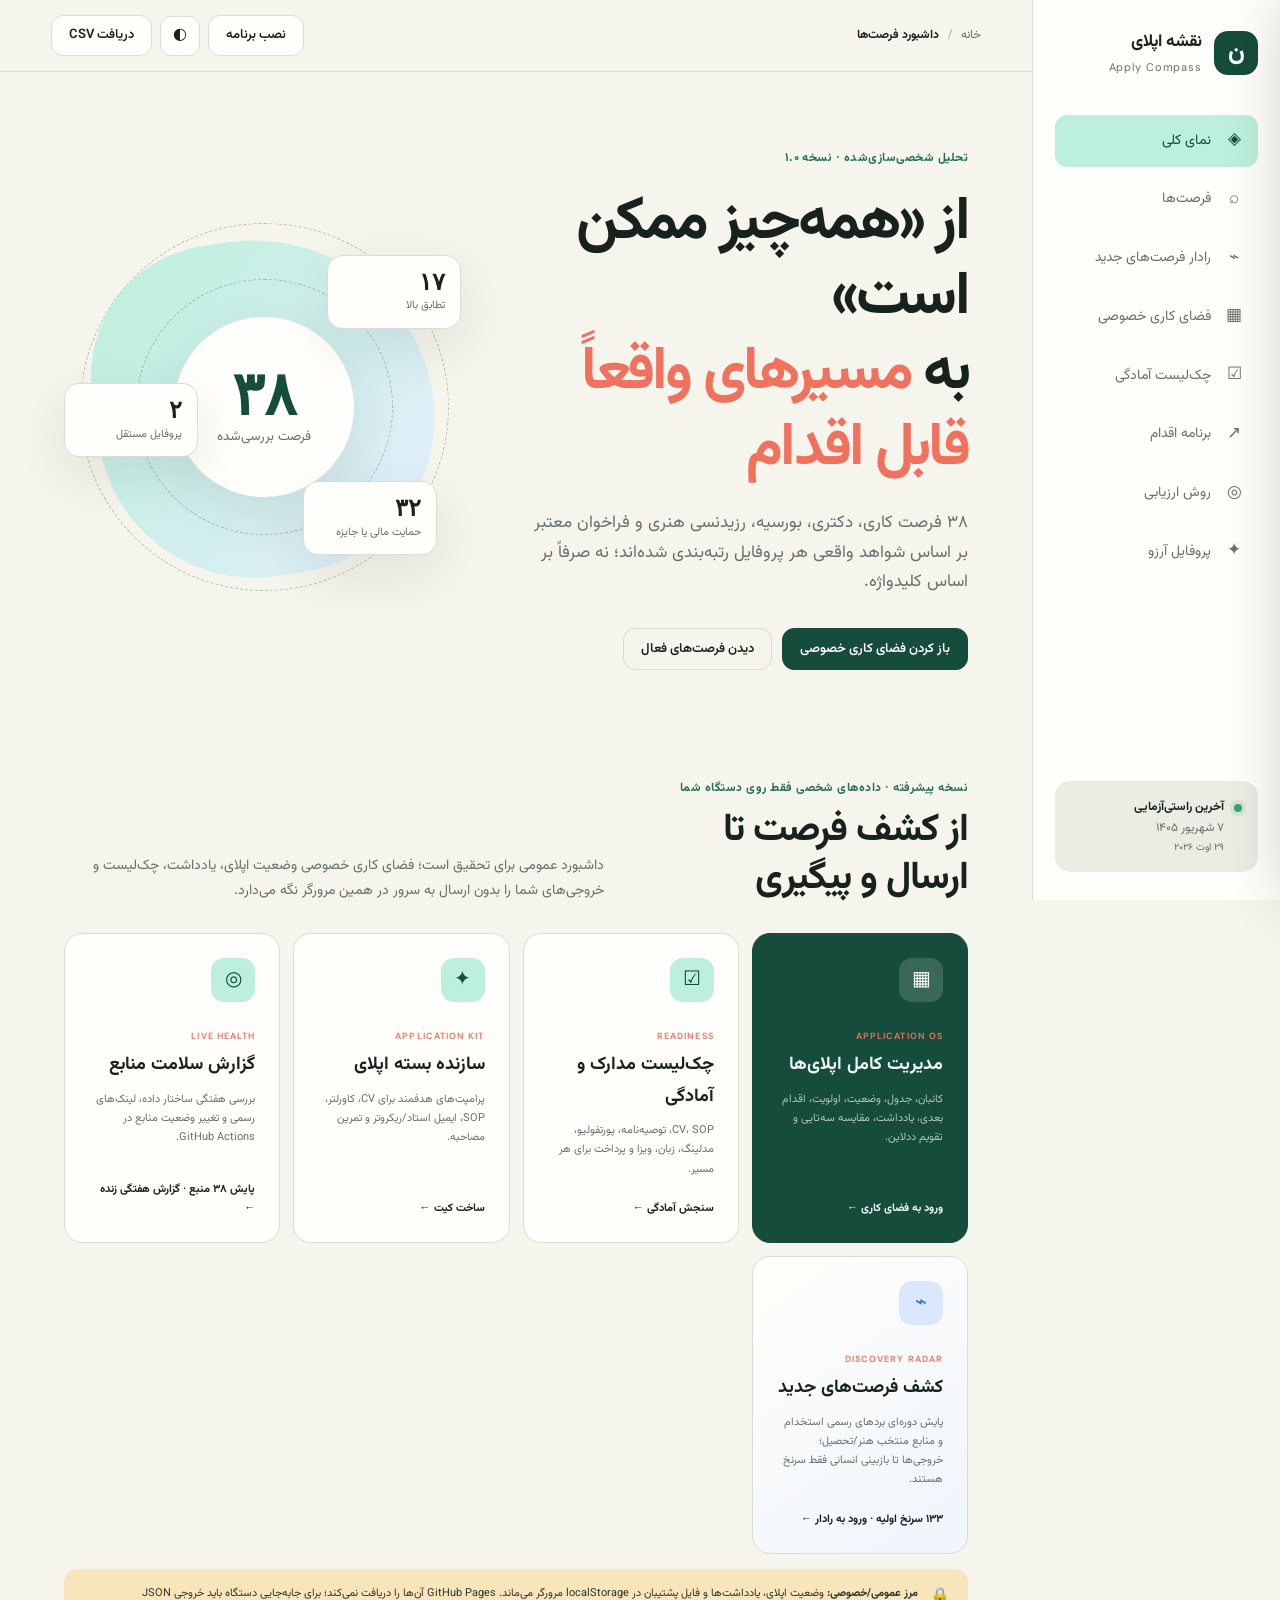
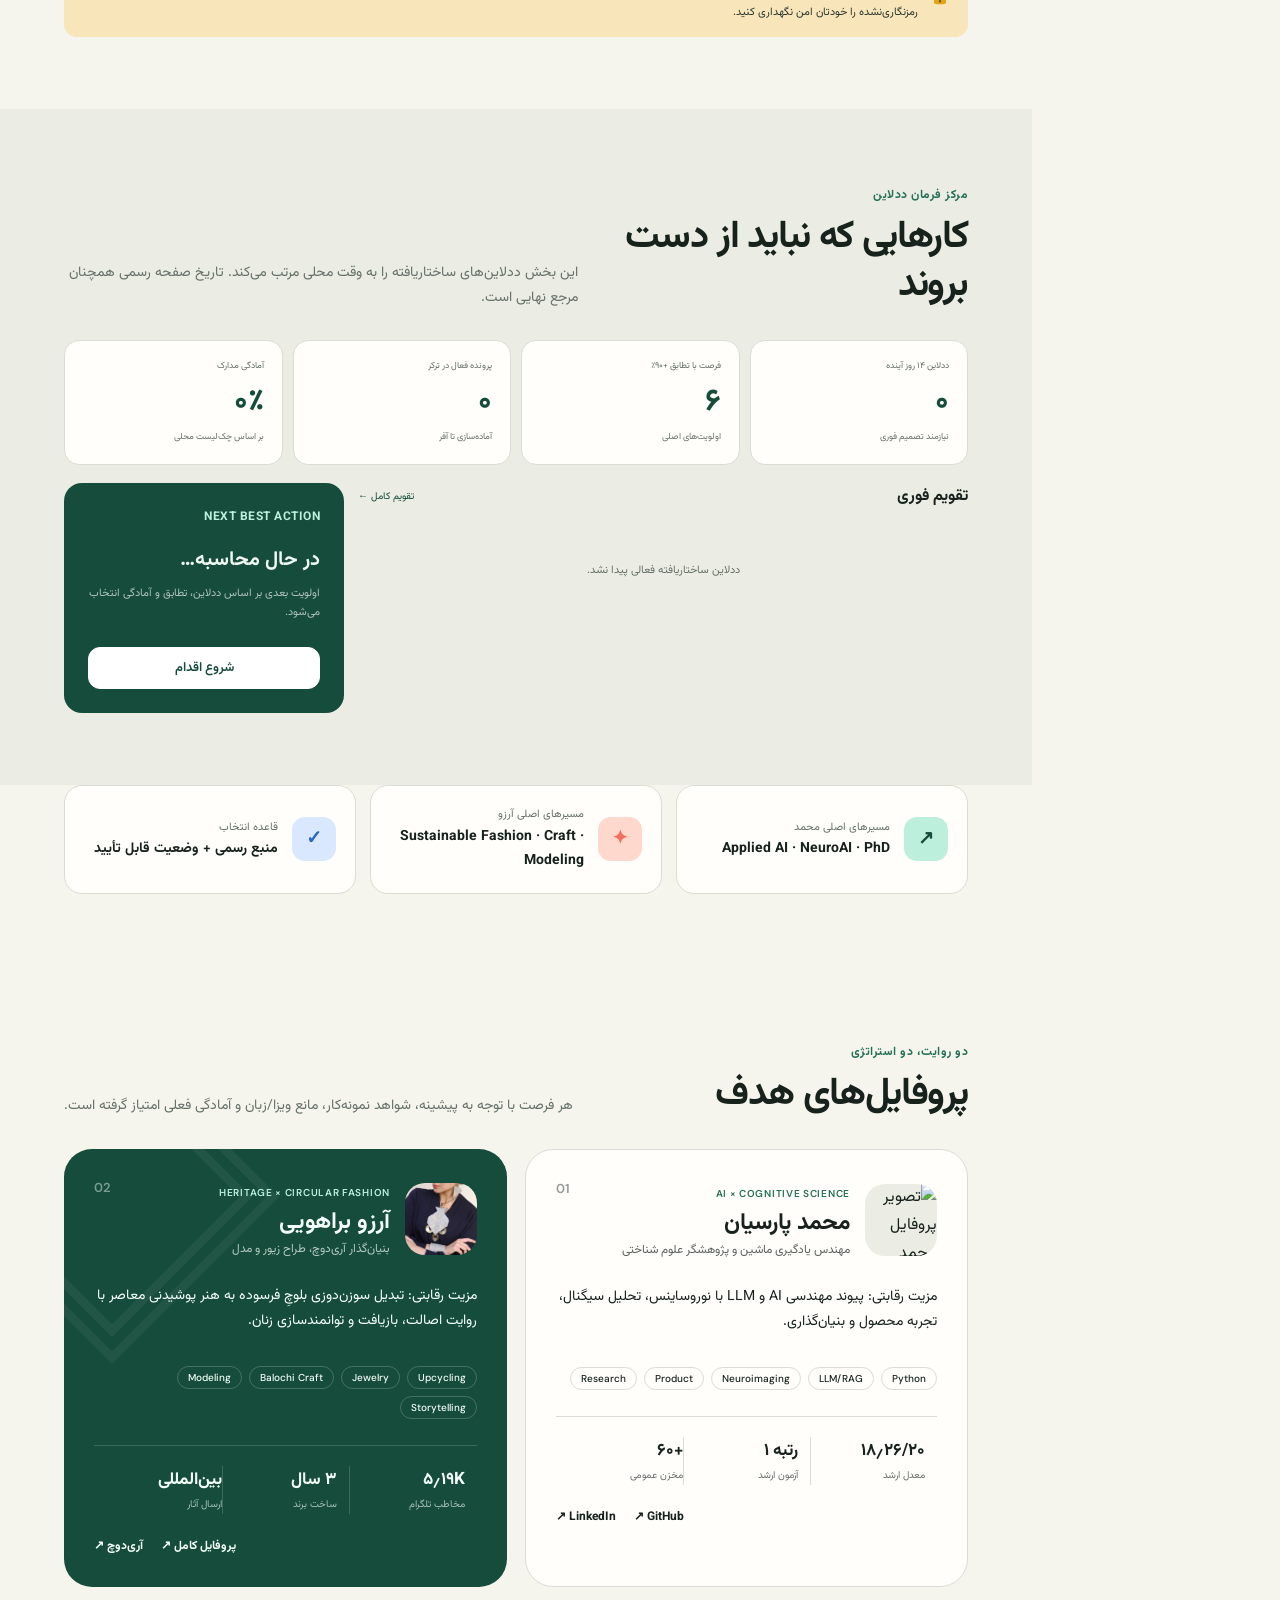
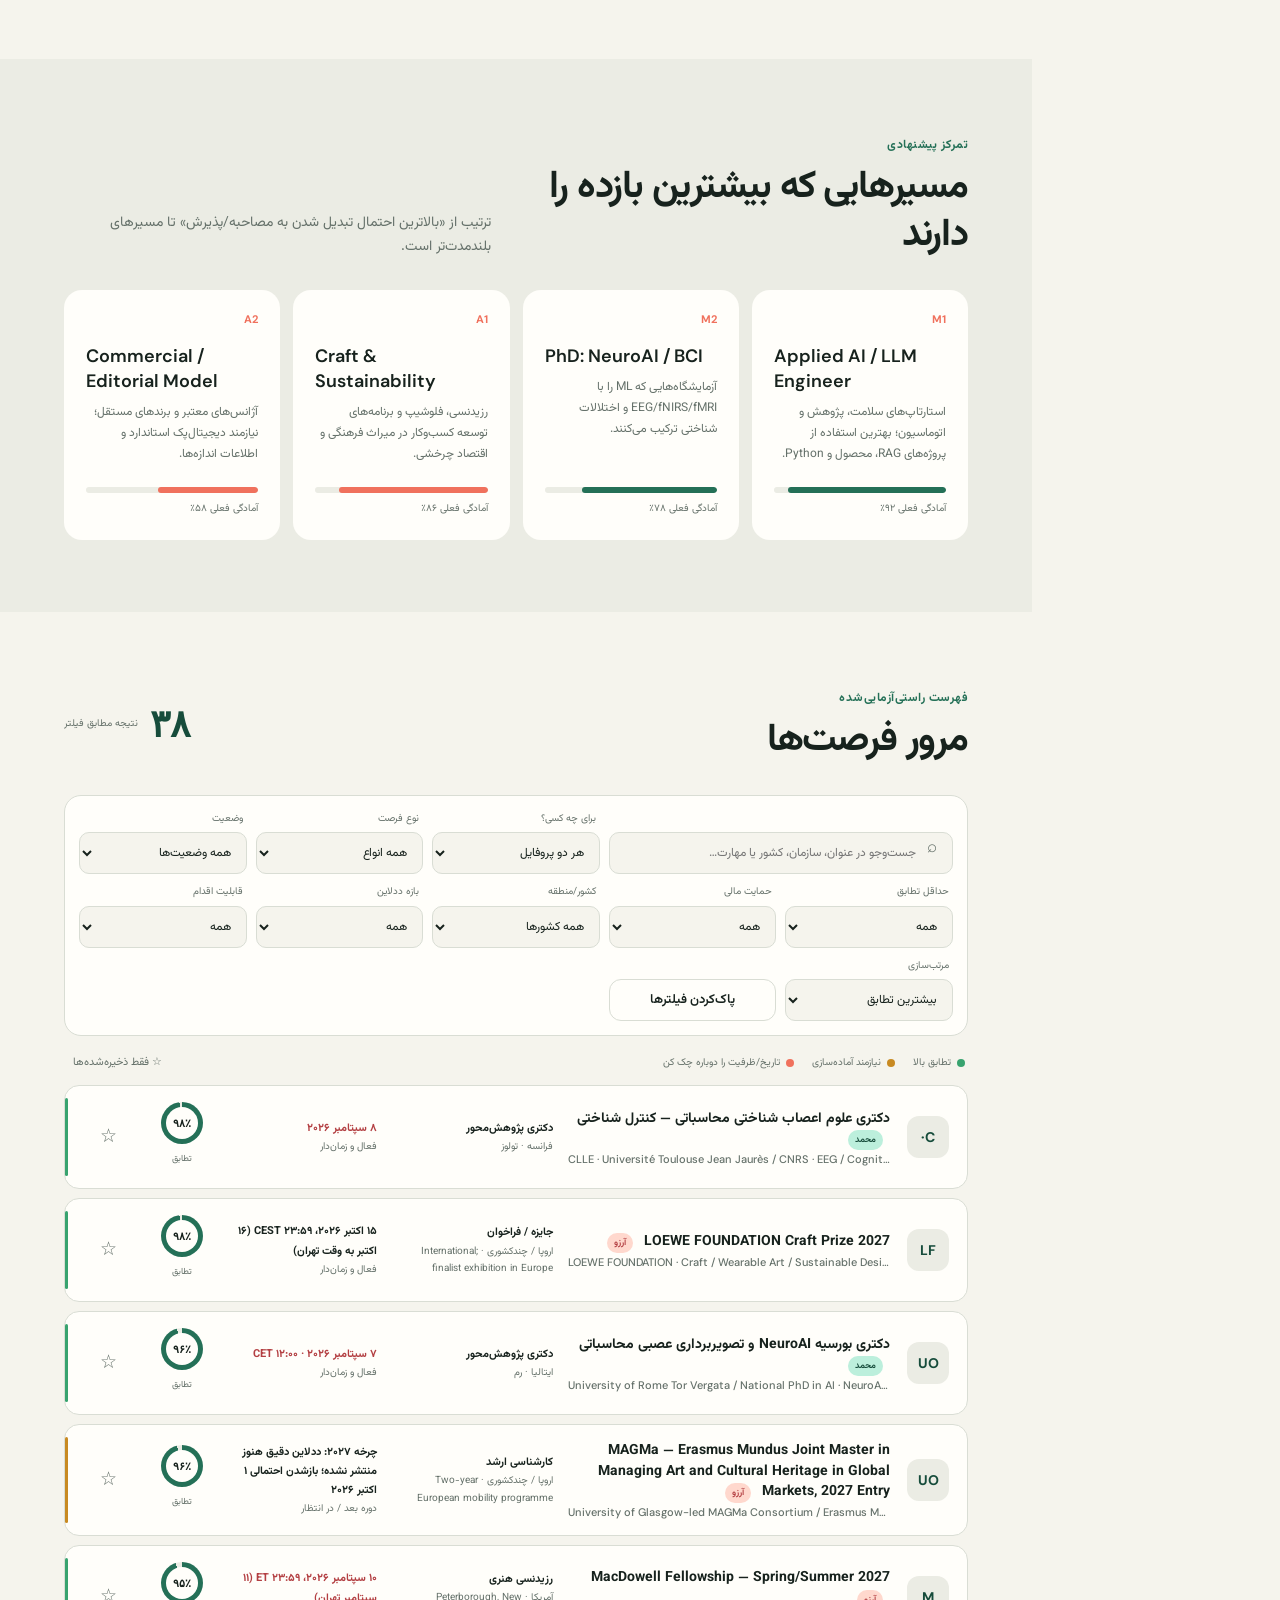
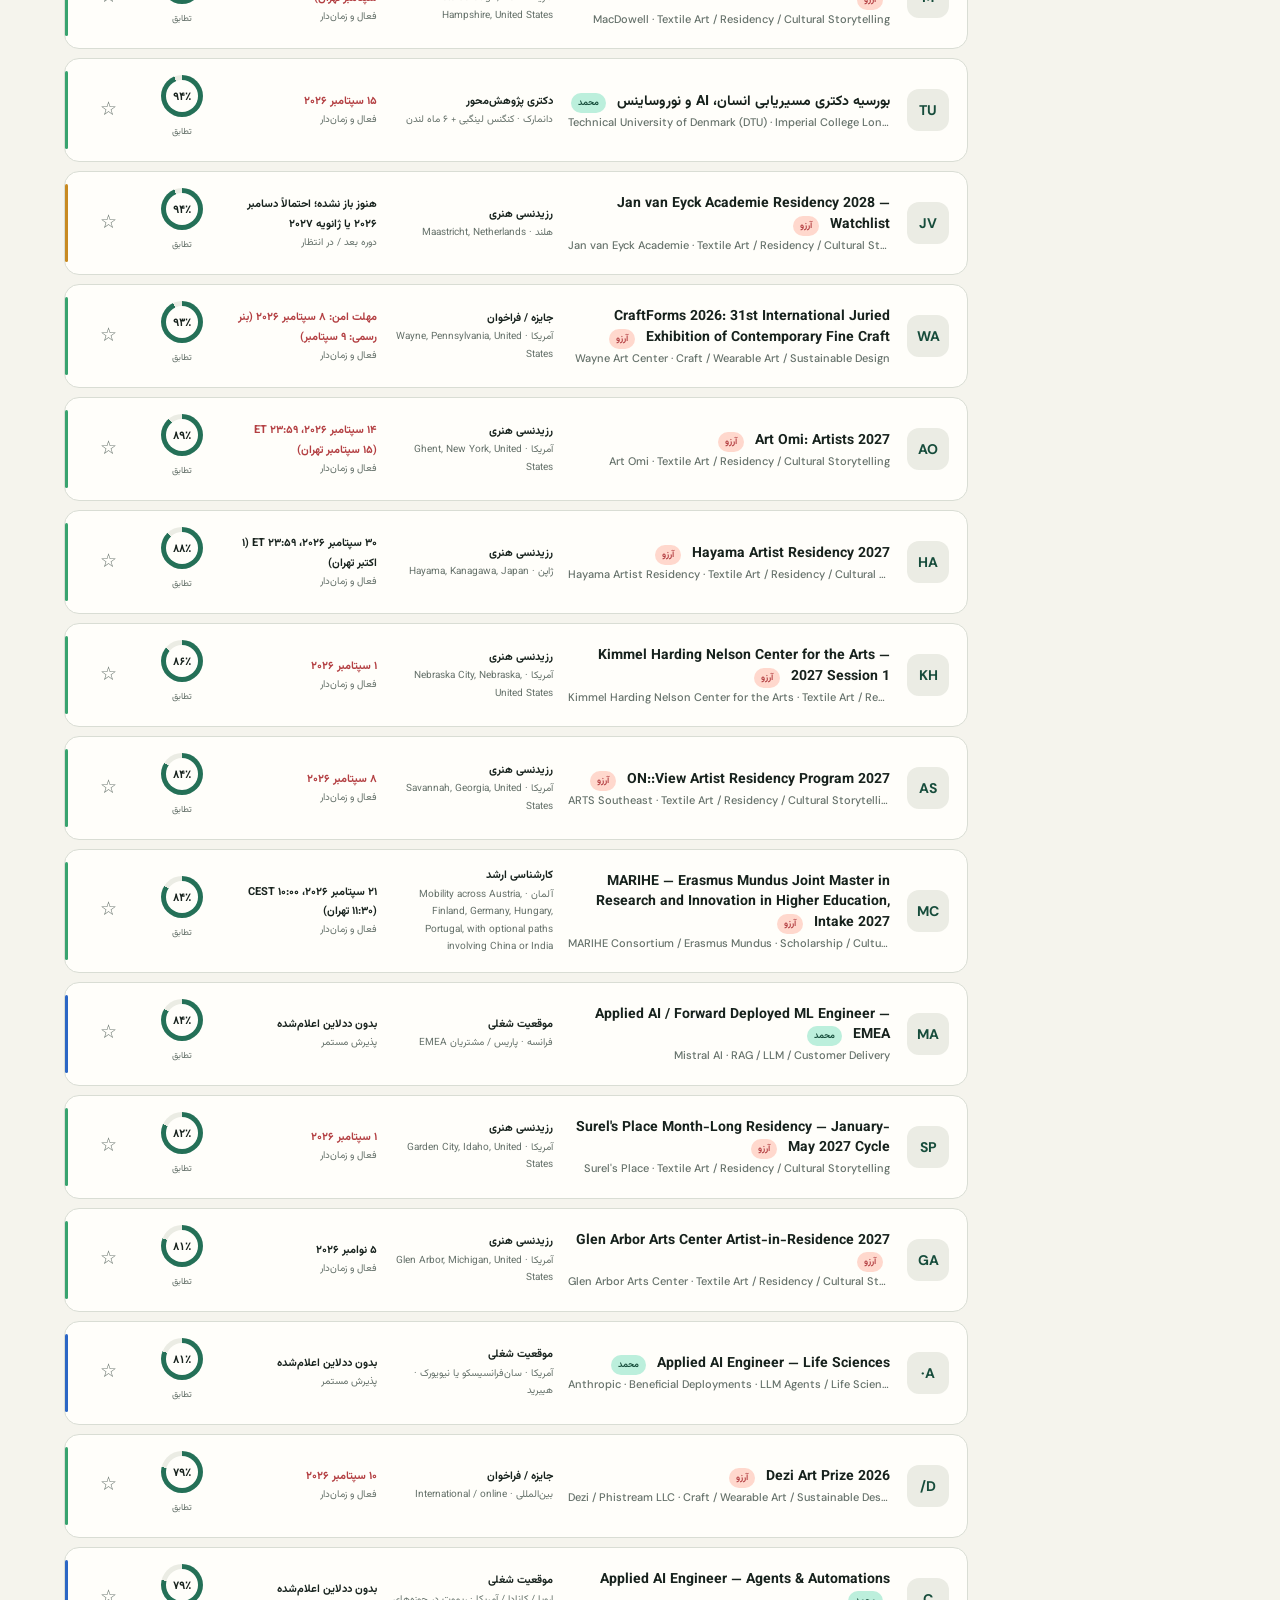
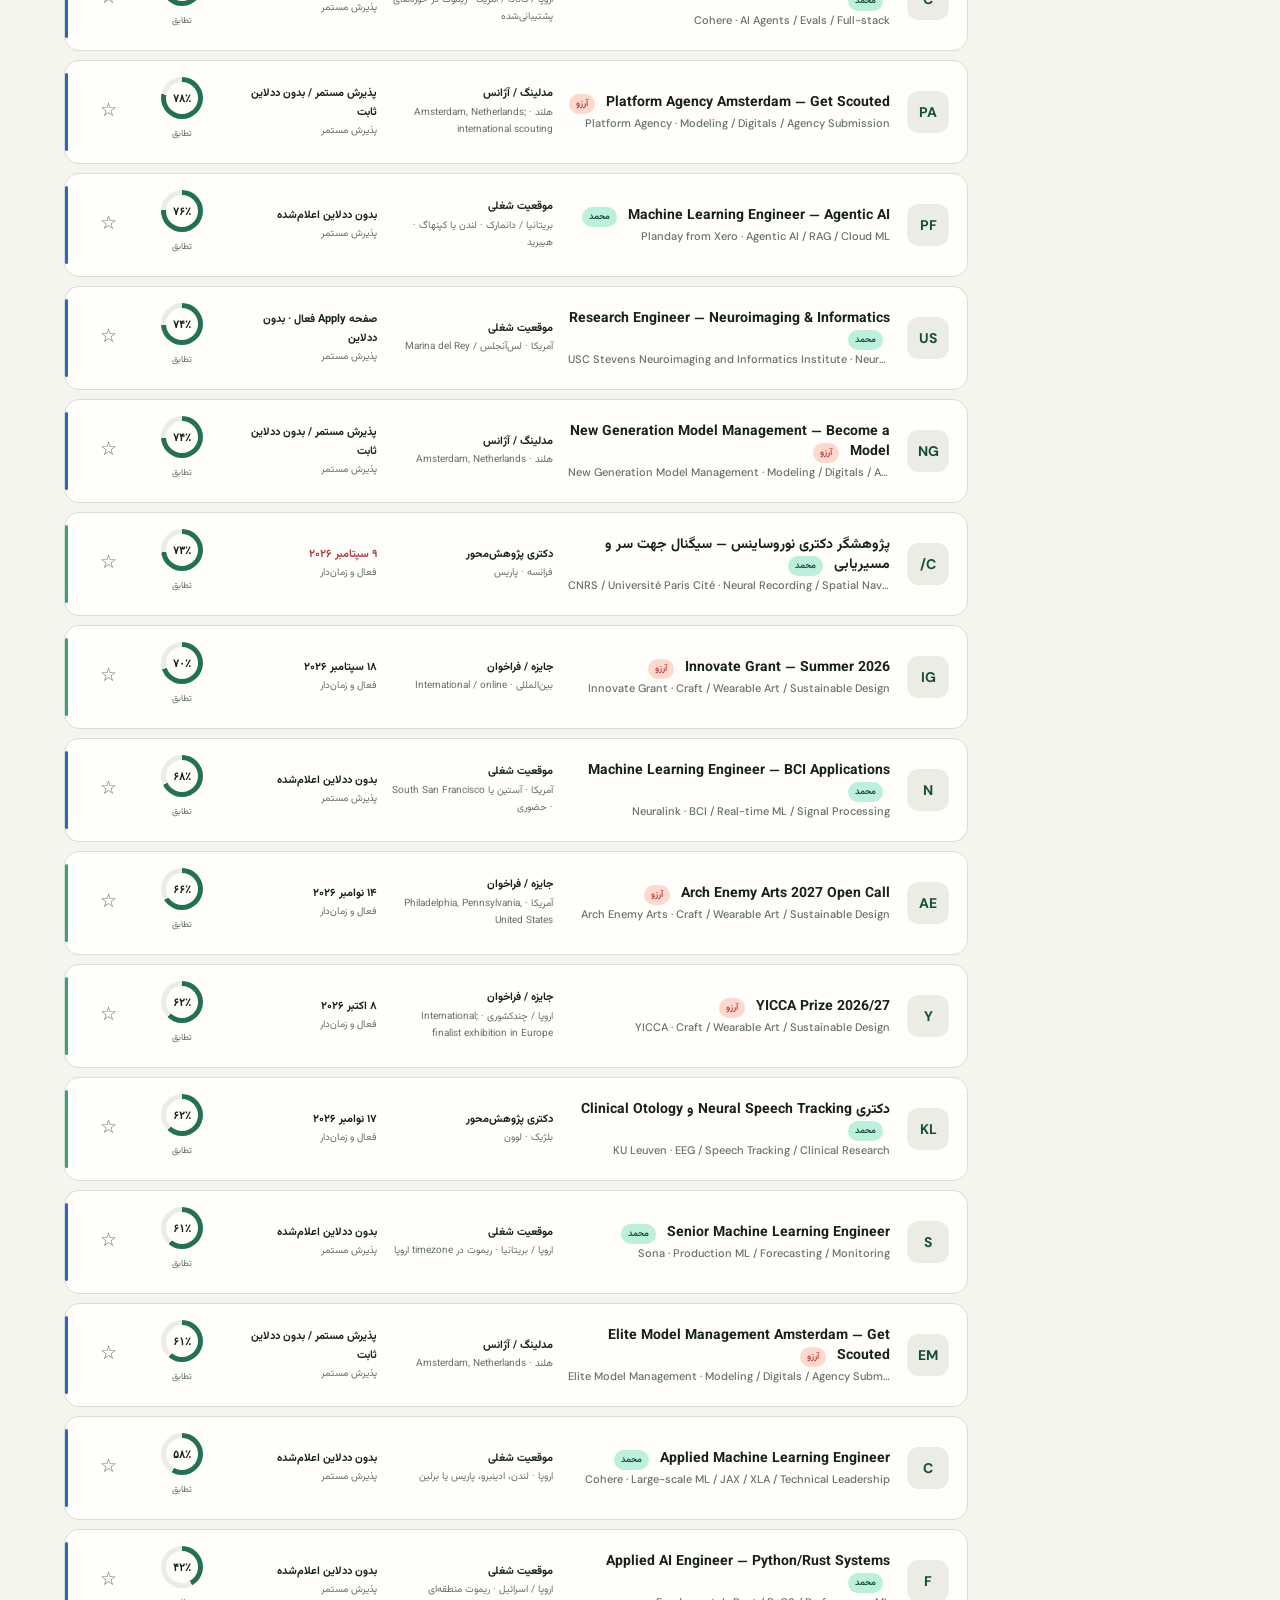
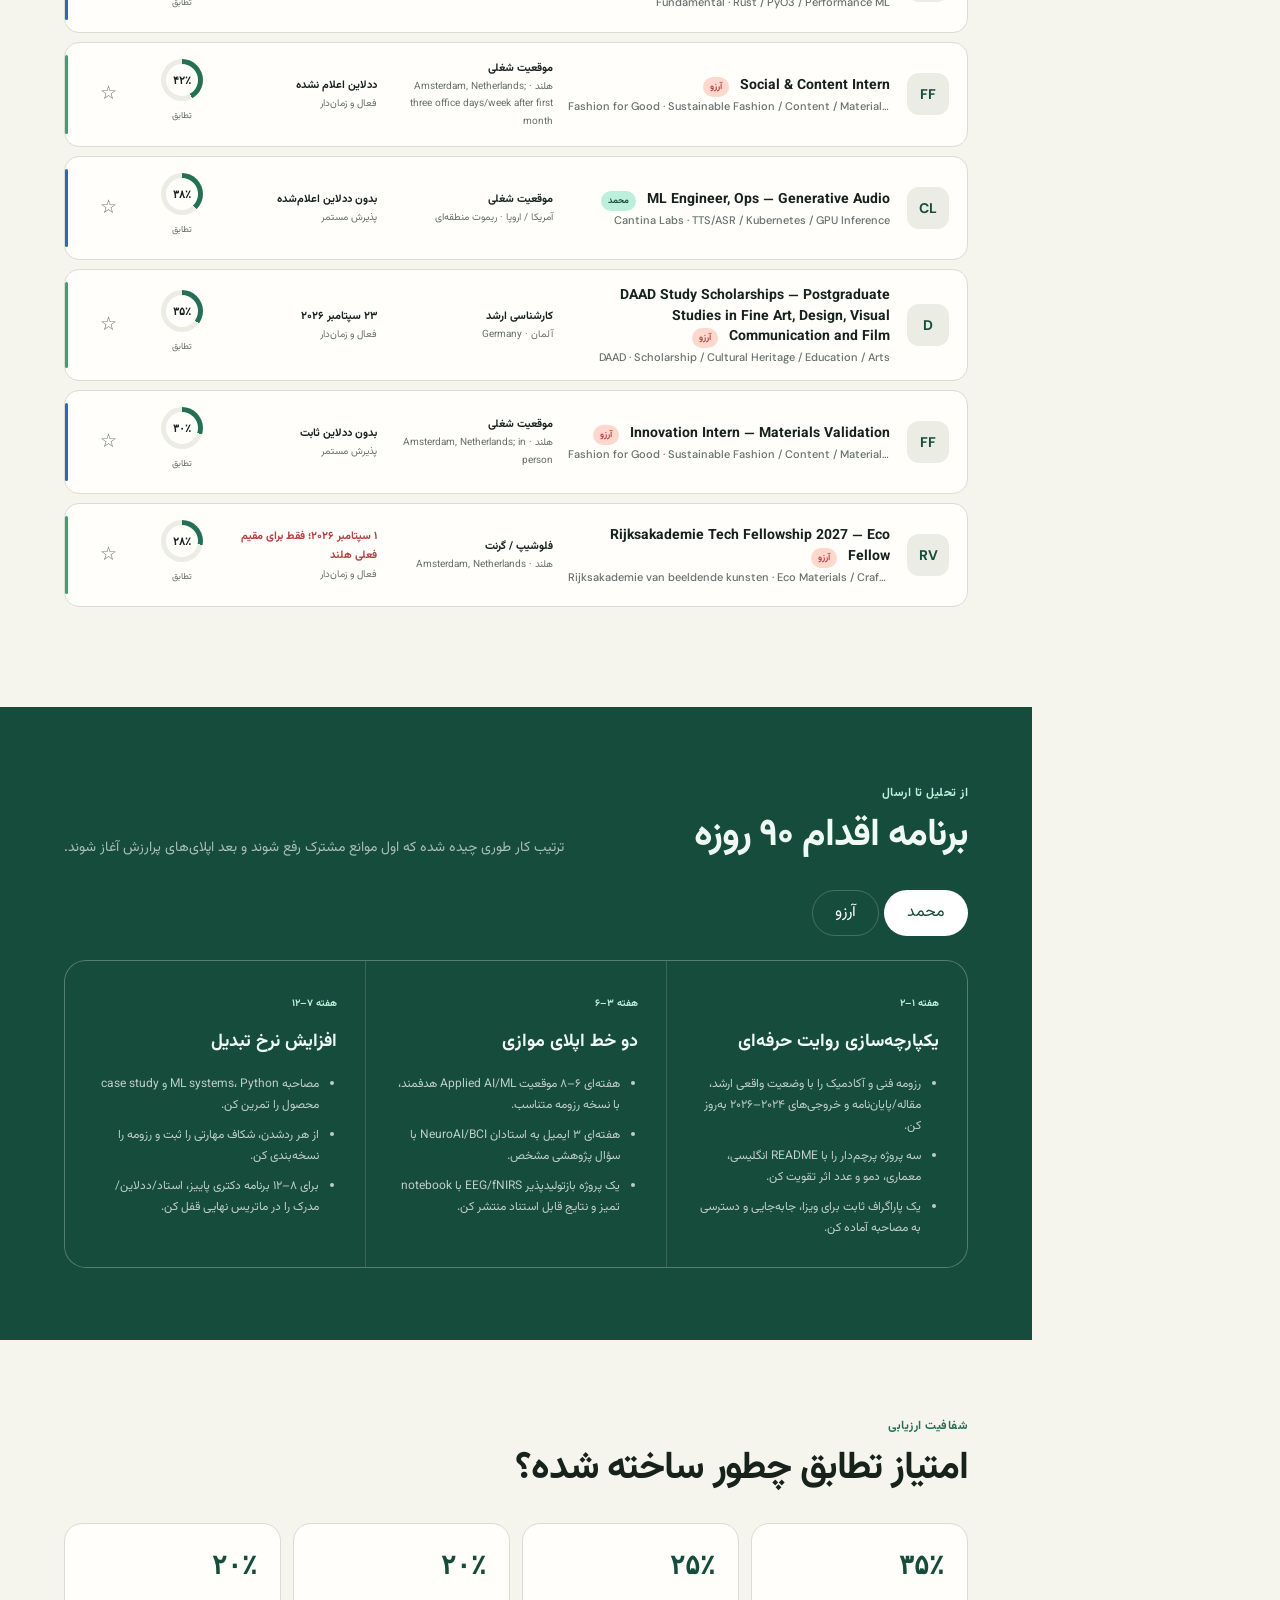
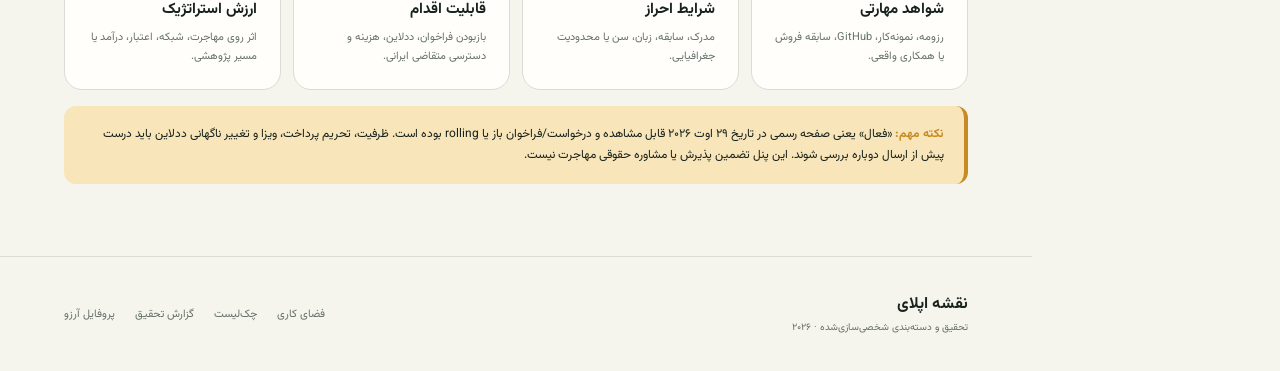
==== commit 4d2e3645: "Add automated opportunity discovery radar" ====
--- a/index.html
+++ b/index.html
@@ -30,6 +30,7 @@
       <nav class="side-nav">
         <a class="active" href="#overview"><span>◈</span> نمای کلی</a>
         <a href="#opportunities"><span>⌕</span> فرصت‌ها</a>
+        <a href="radar/"><span>⌁</span> رادار فرصت‌های جدید</a>
         <a href="workspace/"><span>▦</span> فضای کاری خصوصی</a>
         <a href="checklists/"><span>☑</span> چک‌لیست آمادگی</a>
         <a href="#roadmap"><span>↗</span> برنامه اقدام</a>
@@ -96,6 +97,9 @@
           <a class="command-card" href="health/">
             <span class="command-icon">◎</span><small>LIVE HEALTH</small><h3>گزارش سلامت منابع</h3><p>بررسی هفتگی ساختار داده، لینک‌های رسمی و تغییر وضعیت منابع در GitHub Actions.</p><b id="health-card-status">در حال خواندن گزارش…</b>
           </a>
+          <a class="command-card radar-command" href="radar/">
+            <span class="command-icon">⌁</span><small>DISCOVERY RADAR</small><h3>کشف فرصت‌های جدید</h3><p>پایش دوره‌ای بردهای رسمی استخدام و منابع منتخب هنر/تحصیل؛ خروجی‌ها تا بازبینی انسانی فقط سرنخ هستند.</p><b>۱۳۳ سرنخ اولیه · ورود به رادار ←</b>
+          </a>
         </div>
         <div class="privacy-strip"><span>🔒</span><p><strong>مرز عمومی/خصوصی:</strong> وضعیت اپلای، یادداشت‌ها و فایل پشتیبان در localStorage مرورگر می‌ماند. GitHub Pages آن‌ها را دریافت نمی‌کند؛ برای جابه‌جایی دستگاه باید خروجی JSON رمزنگاری‌نشده را خودتان امن نگهداری کنید.</p></div>
       </section>
--- a/assets/styles.css
+++ b/assets/styles.css
@@ -82,6 +82,7 @@
 .metrics small,.metrics strong { display:block; }.metrics small { color:var(--muted); font-size:11px; }.metrics strong { font-size:14px; }
 .metric-icon { width:44px; height:44px; border-radius:13px; display:grid; place-items:center; font-size:19px; font-weight:700; flex:0 0 auto; }.metric-icon.mint{background:var(--mint);color:var(--forest)}.metric-icon.coral{background:var(--coral-soft);color:var(--coral)}.metric-icon.blue{background:var(--blue-soft);color:var(--blue)}
 .command-center{padding-top:32px}.command-grid{display:grid;grid-template-columns:repeat(4,1fr);gap:13px}.command-card{min-height:250px;padding:24px;border:1px solid var(--line);border-radius:var(--radius-md);background:var(--surface);display:flex;flex-direction:column;transition:.2s ease}.command-card:hover{transform:translateY(-3px);box-shadow:var(--shadow);border-color:color-mix(in srgb,var(--forest) 45%,var(--line))}.command-card.primary-command{background:var(--forest);color:#effaf4;border-color:var(--forest)}.command-icon{width:44px;height:44px;display:grid;place-items:center;border-radius:13px;background:var(--mint);color:var(--forest);font-size:20px}.primary-command .command-icon{background:rgba(255,255,255,.15);color:#fff}.command-card small{font:600 9px "DM Sans",sans-serif;letter-spacing:.12em;color:var(--coral);margin-top:28px}.command-card h3{font-size:18px;margin:8px 0}.command-card p{font-size:11px;color:var(--muted);margin:0}.primary-command p{color:rgba(255,255,255,.67)}.command-card b{font-size:11px;margin-top:auto;padding-top:20px}.privacy-strip{display:flex;gap:12px;align-items:start;margin-top:15px;padding:15px 18px;background:var(--amber-soft);border-radius:13px}.privacy-strip p{font-size:11px;margin:0;color:color-mix(in srgb,var(--ink) 75%,var(--muted))}.tracked-label{display:inline-block;margin-right:6px;padding:2px 7px;border-radius:30px;background:var(--blue-soft);color:var(--blue);font-size:8px}.drawer-actions{display:grid;grid-template-columns:1fr 1fr;gap:8px;margin-top:14px}.drawer-actions .button{width:100%}
+.radar-command{background:linear-gradient(145deg,var(--surface),color-mix(in srgb,var(--blue-soft) 42%,var(--surface)))}.radar-command .command-icon{background:var(--blue-soft);color:var(--blue)}
 .intelligence-section{background:var(--surface-2)}.intelligence-metrics{display:grid;grid-template-columns:repeat(4,1fr);gap:10px;margin-bottom:18px}.intelligence-metrics article{padding:18px;background:var(--surface);border-radius:15px;border:1px solid var(--line)}.intelligence-metrics small,.intelligence-metrics strong,.intelligence-metrics span{display:block}.intelligence-metrics small{font-size:9px;color:var(--muted)}.intelligence-metrics strong{font:700 31px "DM Sans",Vazirmatn,sans-serif;margin:3px 0;color:var(--forest)}.intelligence-metrics span{font-size:9px;color:var(--muted)}.intelligence-layout{display:grid;grid-template-columns:minmax(0,1.45fr) minmax(280px,.55fr);gap:14px}.subheading{display:flex;align-items:center;justify-content:space-between;margin-bottom:9px}.subheading h3{margin:0;font-size:16px}.subheading a{font-size:10px;color:var(--forest)}.urgent-deadline-list{display:grid;gap:7px}.urgent-item{display:grid;grid-template-columns:48px minmax(0,1fr) auto;gap:12px;align-items:center;padding:11px 13px;background:var(--surface);border:1px solid var(--line);border-radius:13px}.urgent-item:hover{border-color:var(--forest-2)}.urgent-days{width:43px;height:43px;border-radius:12px;display:grid;place-content:center;text-align:center;background:var(--amber-soft);color:#79561b}.urgent-days.critical{background:var(--coral-soft);color:var(--danger)}.urgent-days b{font:700 15px "DM Sans",sans-serif;line-height:1}.urgent-days small{font-size:8px}.urgent-item h4{margin:0;font-size:11px;white-space:nowrap;overflow:hidden;text-overflow:ellipsis}.urgent-item p{margin:2px 0 0;font-size:9px;color:var(--muted);white-space:nowrap;overflow:hidden;text-overflow:ellipsis}.urgent-item>strong{font:700 13px "DM Sans",sans-serif;color:var(--forest)}.next-best-panel{padding:24px;background:var(--forest);color:#effaf4;border-radius:var(--radius-md);display:flex;flex-direction:column}.next-best-panel .eyebrow{color:var(--mint)}.next-best-panel h3{font-size:20px;line-height:1.5;margin:17px 0 9px}.next-best-panel p{font-size:11px;color:rgba(255,255,255,.66);margin:0 0 25px}.next-best-panel .button{margin-top:auto;background:#fff;color:var(--forest);border-color:#fff}.intelligence-empty{padding:30px;color:var(--muted);font-size:11px;text-align:center}
 .section-heading { display:flex; align-items:end; justify-content:space-between; gap:34px; margin-bottom:30px; }
 .section-heading h2 { margin:5px 0 0; font-size:clamp(27px,3vw,42px); line-height:1.25; letter-spacing:-.03em; }
